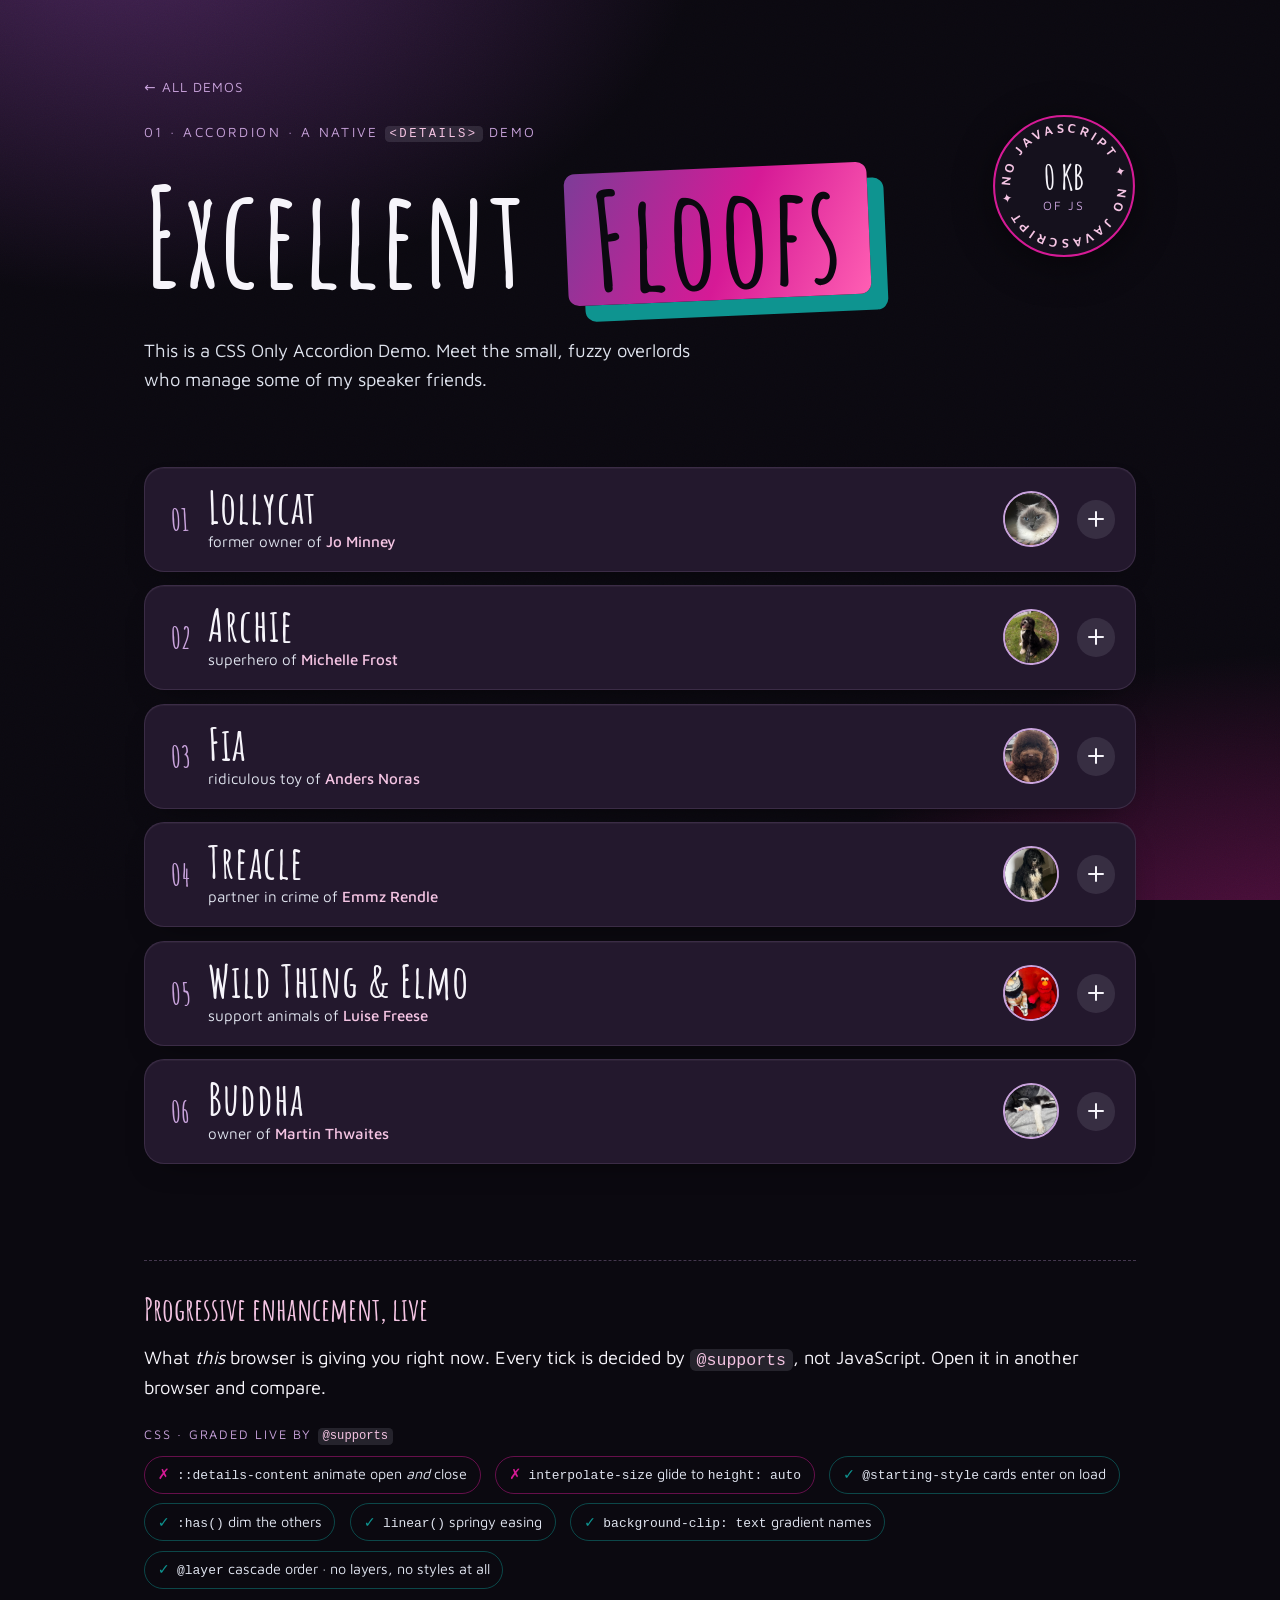
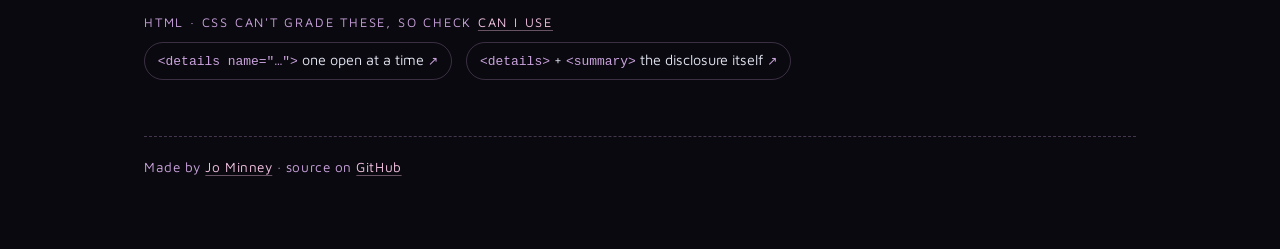
==== demos/accordion.html @ a06b97d1 "restructure to put all css into one file because separate files is annoying and dumb" ====
<!doctype html>
<html lang="en">
<head>
  <meta charset="utf-8">
  <meta name="viewport" content="width=device-width, initial-scale=1">
  <meta name="color-scheme" content="dark">
  <title>Excellent Floofs</title>

  <link rel="preconnect" href="https://fonts.googleapis.com">
  <link rel="preconnect" href="https://fonts.gstatic.com" crossorigin>
  <link href="https://fonts.googleapis.com/css2?family=Amatic+SC:wght@400;700&family=Maven+Pro:wght@400..700&display=swap" rel="stylesheet">

  <link rel="stylesheet" href="../css/main.css">
</head>
<body>
  <div class="page">

    <nav class="crumbs" aria-label="Breadcrumb"><a href="../index.html">&larr; All demos</a></nav>

    <header class="masthead">
      <p class="eyebrow">01 &middot; Accordion &middot; a native <code>&lt;details&gt;</code> demo</p>

      <h1 class="title">Excellent <span class="title__slab">Floofs</span></h1>

      <p class="lede">This is a CSS Only Accordion Demo. Meet the small, fuzzy overlords who manage some of my speaker friends.</p>

      <svg class="badge" viewBox="0 0 140 140" role="img" aria-label="Zero kilobytes of JavaScript">
        <defs>
          <path id="badge-circle" d="M70,70 m-52,0 a52,52 0 1,1 104,0 a52,52 0 1,1 -104,0" />
        </defs>
        <circle class="badge__disc" cx="70" cy="70" r="68" />
        <g class="badge__ring">
          <text><textPath href="#badge-circle" textLength="322" lengthAdjust="spacing">NO JAVASCRIPT ✦ NO JAVASCRIPT ✦</textPath></text>
        </g>
        <text class="badge__big" x="70" y="74" text-anchor="middle">0 KB</text>
        <text class="badge__small" x="70" y="93" text-anchor="middle">of JS</text>
      </svg>
    </header>

    <main class="floofs stagger">

      <!-- ─────────────── Floof 1 ─────────────── -->
      <details class="card floof" name="floofs">
        <summary>
          <span class="ordinal" aria-hidden="true"></span>
          <span class="floof__names">
            <span class="floof__pet lit-text">Lollycat</span><span class="visually-hidden">,</span>
            <span class="floof__owner">former owner of <strong>Jo Minney</strong></span>
          </span>
          <img class="floof__thumb" src="../assets/images/floofs/lollycat-jo.jpg" alt="" width="4032" height="3024">
          <span class="floof__toggle round-btn plus-x" aria-hidden="true"></span>
        </summary>

        <div class="floof__body">
          <div class="floof__photos">
            <figure class="polaroid">
              <img src="../assets/images/floofs/lollycat-jo.jpg" alt="Lollycat, looking excellent" width="4032" height="3024">
              <figcaption>Lollycat</figcaption>
            </figure>
            <figure class="hooman">
              <img src="../assets/images/hoomans/jominney.png" alt="Jo Minney" width="400" height="400">
              <figcaption>
                the hooman
                <svg class="hooman__arrow" viewBox="0 0 60 34" aria-hidden="true">
                  <path pathLength="1" d="M4 6 C 22 0, 42 6, 52 24" />
                  <path pathLength="1" d="M41 22 L53 26 L55 13" />
                </svg>
              </figcaption>
            </figure>
          </div>

          <div class="floof__blurb">
            <p class="floof__kicker">She was the sweetest kitty who ever was</p>
            <p>OK so her real name was actually LOL - she was adopted, and before she joined our household she had a brother named ROFL who thought he was a dog.</p>
            <p>She ran our household and every morning we had to let her outside so she could inspect the backyard and drink her own body weight in water from flowerpots until she literally made gurgling sounds if you picked her up. RIP sweet baby.</p>
            <div class="rating" style="--rating: 15">
              <span class="rating__label">Floof rating</span>
              <span class="rating__track"><span class="rating__fill"></span></span>
              <span class="rating__value">15/10</span>
            </div>
          </div>
        </div>
      </details>

      <!-- ─────────────── Floof 2 ─────────────── -->
      <details class="card floof" name="floofs">
        <summary>
          <span class="ordinal" aria-hidden="true"></span>
          <span class="floof__names">
            <span class="floof__pet lit-text">Archie</span><span class="visually-hidden">,</span>
            <span class="floof__owner">superhero of <strong>Michelle Frost</strong></span>
          </span>
          <img class="floof__thumb" src="../assets/images/floofs/archie-michelle.png" alt="" width="923" height="1042">
          <span class="floof__toggle round-btn plus-x" aria-hidden="true"></span>
        </summary>

        <div class="floof__body">
          <div class="floof__photos">
            <figure class="polaroid">
              <img src="../assets/images/floofs/archie-michelle.png" alt="Archie, looking excellent" width="923" height="1042">
              <figcaption>Archie</figcaption>
            </figure>
            <figure class="hooman">
              <img src="../assets/images/hoomans/michellefrost.png" alt="Michelle Frost" width="400" height="400">
              <figcaption>
                the hooman
                <svg class="hooman__arrow" viewBox="0 0 60 34" aria-hidden="true">
                  <path pathLength="1" d="M4 6 C 22 0, 42 6, 52 24" />
                  <path pathLength="1" d="M41 22 L53 26 L55 13" />
                </svg>
              </figcaption>
            </figure>
          </div>

          <div class="floof__blurb">
            <p class="floof__kicker">Not all heroes wear capes</p>
            <p>Although, I'm sure you'll agree that Archie would look very dashing in a cape. If you run into Michelle at a conference you might even get to meet him!</p>
            <p>Archie is a trained service dog, and makes sure that Michelle stays safe if she experiences an epileptic seizure.</p>
            <div class="rating" style="--rating: 15">
              <span class="rating__label">Floof rating</span>
              <span class="rating__track"><span class="rating__fill"></span></span>
              <span class="rating__value">15/10</span>
            </div>
          </div>
        </div>
      </details>

      <!-- ─────────────── Floof 3 ─────────────── -->
      <details class="card floof" name="floofs">
        <summary>
          <span class="ordinal" aria-hidden="true"></span>
          <span class="floof__names">
            <span class="floof__pet lit-text">Fia</span><span class="visually-hidden">,</span>
            <span class="floof__owner">ridiculous toy of <strong>Anders Noras</strong></span>
          </span>
          <img class="floof__thumb" src="../assets/images/floofs/fia-anders.jpeg" alt="" width="762" height="838">
          <span class="floof__toggle round-btn plus-x" aria-hidden="true"></span>
        </summary>

        <div class="floof__body">
          <div class="floof__photos">
            <figure class="polaroid">
              <img src="../assets/images/floofs/fia-anders.jpeg" alt="Fia, looking excellent" width="762" height="838">
              <figcaption>Fia</figcaption>
            </figure>
            <figure class="hooman">
              <img src="../assets/images/hoomans/andersnoras.png" alt="Anders Noras" width="400" height="400">
              <figcaption>
                the hooman
                <svg class="hooman__arrow" viewBox="0 0 60 34" aria-hidden="true">
                  <path pathLength="1" d="M4 6 C 22 0, 42 6, 52 24" />
                  <path pathLength="1" d="M41 22 L53 26 L55 13" />
                </svg>
              </figcaption>
            </figure>
          </div>

          <div class="floof__blurb">
            <p class="floof__kicker">Surely this level of adorable can't be real</p>
            <p>Friends assure me that this is not in fact a stuffed toy. I'm still on the fence, but she clearly meets the criteria for being an excellent floof.</p>
            <p>One might argue that she has enough hair for both of them...</p>
            <div class="rating" style="--rating: 13">
              <span class="rating__label">Floof rating</span>
              <span class="rating__track"><span class="rating__fill"></span></span>
              <span class="rating__value">13/10</span>
            </div>
          </div>
        </div>
      </details>

      <!-- ─────────────── Floof 4 ─────────────── -->
      <details class="card floof" name="floofs">
        <summary>
          <span class="ordinal" aria-hidden="true"></span>
          <span class="floof__names">
            <span class="floof__pet lit-text">Treacle</span><span class="visually-hidden">,</span>
            <span class="floof__owner">partner in crime of <strong>Emmz Rendle</strong></span>
          </span>
          <img class="floof__thumb" src="../assets/images/floofs/treacle-emmz.png" alt="" width="1131" height="1218">
          <span class="floof__toggle round-btn plus-x" aria-hidden="true"></span>
        </summary>

        <div class="floof__body">
          <div class="floof__photos">
            <figure class="polaroid">
              <img src="../assets/images/floofs/treacle-emmz.png" alt="Treacle, looking excellent" width="1131" height="1218">
              <figcaption>Treacle</figcaption>
            </figure>
            <figure class="hooman">
              <img src="../assets/images/hoomans/emmzrendle.png" alt="Emmz Rendle" width="400" height="400">
              <figcaption>
                the hooman
                <svg class="hooman__arrow" viewBox="0 0 60 34" aria-hidden="true">
                  <path pathLength="1" d="M4 6 C 22 0, 42 6, 52 24" />
                  <path pathLength="1" d="M41 22 L53 26 L55 13" />
                </svg>
              </figcaption>
            </figure>
          </div>

          <div class="floof__blurb">
            <p class="floof__kicker">This dog has seen some things</p>
            <p>Have you ever woken up not knowing where you are and you can't remember the last 24 hours and you have a stamp on your wrist that says 'not today Satan' and you inexplicably smell like popcorn and bad choices?</p>
            <p>Treacle has.</p>
            <div class="rating" style="--rating: 11">
              <span class="rating__label">Floof rating</span>
              <span class="rating__track"><span class="rating__fill"></span></span>
              <span class="rating__value">11/10</span>
            </div>
          </div>
        </div>
      </details>

      <!-- ─────────────── Floof 5 ─────────────── -->
      <details class="card floof" name="floofs">
        <summary>
          <span class="ordinal" aria-hidden="true"></span>
          <span class="floof__names">
            <span class="floof__pet lit-text">Wild Thing &amp; Elmo</span><span class="visually-hidden">,</span>
            <span class="floof__owner">support animals of <strong>Luise Freese</strong></span>
          </span>
          <img class="floof__thumb" src="../assets/images/floofs/wild-thing-elmo-luise.jpeg" alt="" width="2048" height="1152">
          <span class="floof__toggle round-btn plus-x" aria-hidden="true"></span>
        </summary>

        <div class="floof__body">
          <div class="floof__photos">
            <figure class="polaroid">
              <img src="../assets/images/floofs/wild-thing-elmo-luise.jpeg" alt="Wild Thing and Elmo, looking excellent" width="2048" height="1152">
              <figcaption>Wild Thing &amp; Elmo</figcaption>
            </figure>
            <figure class="hooman">
              <img src="../assets/images/hoomans/luisefreese.png" alt="Luise Freese" width="400" height="400">
              <figcaption>
                the hooman
                <svg class="hooman__arrow" viewBox="0 0 60 34" aria-hidden="true">
                  <path pathLength="1" d="M4 6 C 22 0, 42 6, 52 24" />
                  <path pathLength="1" d="M41 22 L53 26 L55 13" />
                </svg>
              </figcaption>
            </figure>
          </div>

          <div class="floof__blurb">
            <p class="floof__kicker">I don't think those count as pets</p>
            <p>I included them anyway for the LOLs but this is what Luise sent through when I asked in the group chat for pet photos. Although admittedly these two do seem much less likely to set your house on fire or get arrested for selling drugs than Treacle.</p>
            <div class="rating" style="--rating: 6">
              <span class="rating__label">Floof rating</span>
              <span class="rating__track"><span class="rating__fill"></span></span>
              <span class="rating__value">6/10</span>
            </div>
          </div>
        </div>
      </details>

      <!-- ─────────────── Floof 6 ─────────────── -->
      <details class="card floof" name="floofs">
        <summary>
          <span class="ordinal" aria-hidden="true"></span>
          <span class="floof__names">
            <span class="floof__pet lit-text">Buddha</span><span class="visually-hidden">,</span>
            <span class="floof__owner">owner of <strong>Martin Thwaites</strong></span>
          </span>
          <img class="floof__thumb" src="../assets/images/floofs/buddha-martin.png" alt="" width="1330" height="1033">
          <span class="floof__toggle round-btn plus-x" aria-hidden="true"></span>
        </summary>

        <div class="floof__body">
          <div class="floof__photos">
            <figure class="polaroid">
              <img src="../assets/images/floofs/buddha-martin.png" alt="Buddha, looking excellent" width="1330" height="1033">
              <figcaption>Buddha</figcaption>
            </figure>
            <figure class="hooman">
              <img src="../assets/images/hoomans/martinthwaites.png" alt="Martin Thwaites" width="600" height="600">
              <figcaption>
                the hooman
                <svg class="hooman__arrow" viewBox="0 0 60 34" aria-hidden="true">
                  <path pathLength="1" d="M4 6 C 22 0, 42 6, 52 24" />
                  <path pathLength="1" d="M41 22 L53 26 L55 13" />
                </svg>
              </figcaption>
            </figure>
          </div>

          <div class="floof__blurb">
            <p class="floof__kicker">Lavish me with attention, human</p>
            <p>Do you ever look at a cat and just think - I wish that was me? She looks so relaxed. I bet she's never woken up having inexplicably sprained an ankle in her sleep...</p>
            <div class="rating" style="--rating: 12">
              <span class="rating__label">Floof rating</span>
              <span class="rating__track"><span class="rating__fill"></span></span>
              <span class="rating__value">12/10</span>
            </div>
          </div>
        </div>
      </details>

    </main>

    <footer class="tech">
      <p class="tech__title">Progressive enhancement, live</p>
      <p class="tech__sub">What <em>this</em> browser is giving you right now. Every tick is decided by <code>@supports</code>, not JavaScript. Open it in another browser and compare.</p>
      <p class="tech__heading">CSS &middot; graded live by <code>@supports</code></p>
      <ul class="tech__list">
        <li data-feature="details-content"><code>::details-content</code> animate open <em>and</em> close</li>
        <li data-feature="interpolate-size"><code>interpolate-size</code> glide to <code>height: auto</code></li>
        <li data-feature="starting-style"><code>@starting-style</code> cards enter on load</li>
        <li data-feature="has"><code>:has()</code> dim the others</li>
        <li data-feature="linear"><code>linear()</code> springy easing</li>
        <li data-feature="clip-text"><code>background-clip: text</code> gradient names</li>
        <li data-feature="layers"><code>@layer</code> cascade order &middot; no layers, no styles at all</li>
      </ul>

      <p class="tech__heading">HTML &middot; CSS can't grade these, so check <a href="https://caniuse.com/">Can I use</a></p>
      <ul class="tech__list tech__list--links">
        <li><a href="https://caniuse.com/mdn-html_elements_details_name"><code>&lt;details name="…"&gt;</code> one open at a time</a></li>
        <li><a href="https://caniuse.com/details"><code>&lt;details&gt;</code> + <code>&lt;summary&gt;</code> the disclosure itself</a></li>
      </ul>
    </footer>

    <footer class="colophon">
      <p>
        Made by <a href="https://jominney.com">Jo Minney</a>
        &middot; source on <a href="https://github.com/jomarieminney/css-demos">GitHub</a>
      </p>
    </footer>

  </div>
</body>
</html>
---- css/main.css ----
/* ==========================================================================
   css-demos — the whole stylesheet
   "Things you really don't need JavaScript for" · jominney.com

   HOW THIS FILE IS ORGANISED
   One file, seven cascade layers, declared on the first line so the order
   is fixed before anything else is read. A later layer always beats an
   earlier one, whatever the specificity — that is how `prefs` at the end
   can override any component with a bare `*` and no !important.

     reset       undo the handful of browser defaults we always undo
     theme       brand tokens: colours, fonts, easing, surfaces
     base        the page canvas and plain elements
     components  shared building blocks: masthead, cards, buttons, the
                 floof profile, the feature chips
     demo        one heading per demo (01 Accordion … 05 Carousel);
                 nothing in here is used outside its own page
     utilities   single-purpose helpers that always win over components
     prefs       user preferences (reduced motion): the last word

   Every "TRICK:" comment marks a modern CSS feature worth pointing at.
   ========================================================================== */
@layer reset, theme, base, components, demo, utilities, prefs;


/* ==========================================================================
   RESET
   ========================================================================== */
@layer reset {
  *, *::before, *::after { box-sizing: border-box; }

  body { margin: 0; }

  img, svg {
    display: block;
    max-width: 100%;
  }
  /* width="" / height="" attributes become presentational hints. Keep them
     (they stop layout shift) but let CSS decide the rendered box. */
  img { height: auto; }

  figure { margin: 0; }
}


/* ==========================================================================
   THEME — brand tokens (lifted from the PowerPoint theme)
   ========================================================================== */
@layer theme {
  :root {
    --ink:      #0b0910;   /* Dark 1 */
    --ink-2:    #15111d;   /* Dark 2 */
    --paper:    #f6f4fa;   /* Light 1 */
    --paper-2:  #dfe3ee;   /* Light 2 */
    --magenta:  #d61a96;   /* Accent 1 */
    --purple:   #7d3c98;   /* Accent 2 */
    --teal:     #0e9490;   /* Accent 3 */
    --lilac:    #c9a3dc;   /* Accent 4 */
    --pink:     #f4c4e3;   /* Accent 5 */
    --lavender: #e4e7f7;   /* Accent 6 */

    --grad-brand: linear-gradient(115deg, var(--purple) 0%, var(--magenta) 55%, #ff5fb3 100%);

    /* Card surfaces */
    --surface:           color-mix(in oklab, var(--ink-2) 85%, var(--purple) 15%);
    --surface-border:    color-mix(in oklab, var(--lilac) 14%, transparent);
    --surface-highlight: 0 1px 0 rgb(255 255 255 / .04) inset;   /* top-edge glint */
    --surface-drop:      0 .75rem 2rem -1.25rem rgb(0 0 0 / .8);
    --surface-shadow:    var(--surface-highlight), var(--surface-drop);
    --radius-card:       1.25rem;
    --accent-border:     color-mix(in oklab, var(--magenta) 45%, transparent);

    --font-display: "Amatic SC", "Impact", sans-serif;
    --font-body: "Maven Pro", system-ui, sans-serif;

    /* A springy overshoot curve — pure CSS, no animation library */
    --ease-spring: linear(
      0, 0.006, 0.025 2.8%, 0.101 6.1%, 0.539 18.9%, 0.721 25.3%,
      0.849 31.5%, 0.937 38.1%, 0.968 41.8%, 0.991 45.7%, 1.006 50.1%,
      1.015 55%, 1.017 63.9%, 1.001
    );
    --ease-out: cubic-bezier(.2, .8, .2, 1);
    --dur: .65s;
  }
}


/* ==========================================================================
   BASE — the page canvas and plain elements
   ========================================================================== */
@layer base {
  :root {
    color-scheme: dark;
    /* TRICK: lets height/width transition to `auto` (Chromium, Safari 26+) */
    interpolate-size: allow-keywords;
  }

  html { scroll-behavior: smooth; }

  /* TRICK: cross-document view transitions. One line, and same-origin
     navigations between these pages cross-fade; elements that share a
     view-transition-name (the badge, the title slab) morph into place. */
  @view-transition { navigation: auto; }

  body {
    min-height: 100dvh;
    padding-block: clamp(2rem, 6vw, 5rem);
    padding-inline: clamp(1rem, 4vw, 3rem);
    font-family: var(--font-body);
    font-weight: 300;
    font-size: clamp(1rem, .95rem + .3vw, 1.15rem);
    line-height: 1.55;
    color: var(--paper);
    background-color: var(--ink);
    /* Two slow-drifting colour blobs, like the gradient slide */
    background-image:
      radial-gradient(60rem 40rem at 10% -10%, color-mix(in oklab, var(--purple) 55%, transparent), transparent 60%),
      radial-gradient(50rem 35rem at 100% 110%, color-mix(in oklab, var(--magenta) 40%, transparent), transparent 60%);
    background-attachment: fixed;
    animation: drift 24s ease-in-out infinite alternate;
    overflow-x: clip;

    /* Film grain so the gradient doesn't look like a flat render */
    &::before {
      content: "";
      position: fixed;
      inset: 0;
      z-index: 0;
      pointer-events: none;
      opacity: .14;
      mix-blend-mode: soft-light;
      background-image: url("data:image/svg+xml,%3Csvg xmlns='http://www.w3.org/2000/svg' width='220' height='220'%3E%3Cfilter id='n'%3E%3CfeTurbulence type='fractalNoise' baseFrequency='.9' numOctaves='3' stitchTiles='stitch'/%3E%3C/filter%3E%3Crect width='100%25' height='100%25' filter='url(%23n)'/%3E%3C/svg%3E");
    }
  }
  @keyframes drift {
    to { background-position: 6% 8%, -6% -8%; }
  }

  .page {
    position: relative;
    z-index: 1;
    max-width: 62rem;
    margin-inline: auto;
  }

  a {
    color: var(--pink);
    text-decoration-color: color-mix(in oklab, var(--pink) 40%, transparent);
    text-underline-offset: .2em;
    &:hover { text-decoration-color: currentColor; }
  }

  /* Disclosure widgets: we always draw our own affordance */
  summary {
    cursor: pointer;
    list-style: none;                 /* kill the default triangle… */
    user-select: none;
    &::-webkit-details-marker { display: none; }  /* …and in old Safari */
    &::marker { content: ""; }
  }

  code {
    font-family: ui-monospace, "Cascadia Code", Consolas, monospace;
    font-size: .9em;
    padding: .1em .4em;
    border-radius: .35em;
    background: color-mix(in oklab, var(--lavender) 12%, transparent);
    color: var(--pink);
  }

  :focus-visible {
    outline: 2px solid var(--teal);
    outline-offset: 3px;
  }
}


/* ==========================================================================
   COMPONENTS — shared building blocks
   ========================================================================== */
@layer components {

  /* ----- Breadcrumb back to the index ----- */
  .crumbs {
    margin-block-end: 1.5rem;
    font-size: .85rem;
    letter-spacing: .08em;
    text-transform: uppercase;
    a { text-decoration: none; color: var(--lilac); }
    a:hover { color: var(--pink); }
  }

  /* ----- Masthead ----- */
  .masthead {
    position: relative;
    display: grid;
    gap: .5rem;
    margin-block-end: clamp(2.5rem, 6vw, 4.5rem);
    padding-inline-end: clamp(0rem, 12vw, 9rem);
  }

  .eyebrow {
    margin: 0 0 1rem;
    font-size: .85rem;
    letter-spacing: .18em;
    text-transform: uppercase;
    color: var(--lilac);
  }

  .title {
    margin: 0;
    font-family: var(--font-display);
    font-weight: 700;
    font-size: clamp(4rem, 12vw, 8.5rem);
    line-height: .9;
    letter-spacing: .02em;
    text-wrap: balance;
  }

  /* The "Widely Available" slide treatment: a tilted gradient slab */
  .title__slab {
    view-transition-name: slab;       /* morphs between pages, see @view-transition in base */
    display: inline-block;
    padding: .05em .18em .02em;
    margin-inline-start: .08em;
    background: var(--grad-brand);
    color: var(--ink);
    rotate: -2.5deg;
    border-radius: .08em;
    box-shadow: .12em .12em 0 var(--teal);
  }

  .lede {
    margin: 1.75rem 0 0;
    max-width: 48ch;
    line-height: 1.6;
    color: var(--paper-2);
    & + & { margin-block-start: .75rem; }   /* a second lede is just the next paragraph */
  }

  /* "0 KB of JS" badge — drops in once on load, spins its ring on hover */
  .badge {
    position: absolute;
    inset-inline-end: 0;
    inset-block-start: -.5rem;
    width: clamp(6rem, 12vw, 9rem);
    filter: drop-shadow(0 .5rem 1.25rem rgb(0 0 0 / .45));
    view-transition-name: badge;
    animation: badge-in 1s var(--ease-spring) .35s backwards;
    transition: rotate var(--dur) var(--ease-spring), scale var(--dur) var(--ease-spring);

    &:hover { rotate: -8deg; scale: 1.06; }
    &.badge--still { animation: none; }   /* index page: no entrance, hover only */

    .badge__disc { fill: var(--ink-2); stroke: var(--magenta); stroke-width: 2; }
    .badge__ring {
      transform-origin: 70px 70px;
      transition: transform 1.4s var(--ease-spring);
      fill: var(--pink);
      font: 600 12.5px var(--font-body);
      letter-spacing: .12em;
    }
    /* Half a turn lands the repeated text exactly where it started */
    &:hover .badge__ring { transform: rotate(.5turn); }
    .badge__big   { fill: var(--paper); font: 700 34px var(--font-display); }
    .badge__small { fill: var(--lilac); font: 400 12px var(--font-body); text-transform: uppercase; letter-spacing: .15em; }
  }
  @keyframes badge-in {
    from { opacity: 0; transform: scale(0) rotate(-120deg); }
    to   { opacity: 1; transform: scale(1) rotate(0deg); }
  }

  @media (width < 40rem) {
    .masthead { padding-inline-end: 0; }
    .badge { position: static; justify-self: end; margin-block-start: .5rem; }
  }

  /* ----- Card surface, shared by the demo index, the accordion, tab
           panels, the dialog and the popovers ----- */
  .card {
    position: relative;
    container-type: inline-size;      /* TRICK: lets the floof profile query the card's width */
    border-radius: var(--radius-card);
    background: var(--surface);
    border: 1px solid var(--surface-border);
    box-shadow: var(--surface-shadow);
    opacity: 1;
    translate: 0 0;
    transition:
      opacity .5s var(--ease-out),
      translate .6s var(--ease-out) var(--enter-delay, 0ms);

    /* TRICK: @starting-style — the "before" state for an element's first
       render, so a plain transition doubles as an entrance. */
    @starting-style {
      opacity: 0;
      translate: 0 1.5rem;
    }

    /* Gradient bar that sweeps in just outside the left edge */
    &::before {
      content: "";
      position: absolute;
      inset-block: .9rem;
      inset-inline-end: calc(100% + .75rem);   /* floats .75rem left of the card */
      width: .3rem;
      border-radius: 1rem;
      background: var(--grad-brand);
      scale: 1 0;
      transform-origin: top;
      transition: scale .5s var(--ease-spring);
    }
    &:hover::before { scale: 1 1; }
  }

  /* Stagger: children of a .stagger list slide in a beat after the one
     before. --enter-delay inherits, so it reaches a card nested in an <li>. */
  .stagger > :nth-child(2) { --enter-delay: 70ms; }
  .stagger > :nth-child(3) { --enter-delay: 140ms; }
  .stagger > :nth-child(4) { --enter-delay: 210ms; }
  .stagger > :nth-child(5) { --enter-delay: 280ms; }
  .stagger > :nth-child(6) { --enter-delay: 350ms; }
  .stagger > :nth-child(7) { --enter-delay: 420ms; }
  .stagger > :nth-child(8) { --enter-delay: 490ms; }

  /* ----- Launcher: a card that is a link or a button to somewhere.
           Thumb (or ordinal) · names · arrow. ----- */
  .launch {
    display: grid;
    grid-template-columns: auto 1fr auto;
    align-items: center;
    gap: 1.1rem;
    padding: 1.1rem 1.25rem 1.1rem 1.6rem;
    color: inherit;
    text-decoration: none;
    appearance: none;                 /* it may be a <button> */
    font: inherit;
    text-align: start;
    cursor: pointer;
    transition:
      opacity .5s var(--ease-out),
      translate .4s var(--ease-spring) var(--enter-delay, 0ms),
      border-color .3s;

    .floof__thumb { rotate: -6deg; }
    .launch__go {
      font-family: var(--font-display);
      font-weight: 700;
      font-size: 2rem;
      color: var(--lilac);
      transition: translate .4s var(--ease-spring), color .3s;
    }
    .launch__sub { font-size: .95rem; color: var(--paper-2); }
    .launch__sub code { font-size: .85em; }

    &:hover {
      border-color: var(--accent-border);
      translate: 0 -2px;
      .lit-text { --lit: 100%; }
      .floof__thumb { rotate: 6deg; scale: 1.08; }
      .launch__go { translate: .35rem 0; color: var(--magenta); }
    }
  }

  /* ----- Round button: the circle behind the toggle, the close, the arrows ----- */
  .round-btn {
    display: grid;
    place-items: center;
    width: 2.4rem;
    aspect-ratio: 1;
    padding: 0;
    border: 1px solid transparent;
    border-radius: 50%;
    background: color-mix(in oklab, var(--lavender) 10%, transparent);
    color: var(--paper);
    font: 700 1.5rem var(--font-display);
    cursor: pointer;
    transition: background .3s, border-color .3s, scale .4s var(--ease-spring), rotate var(--dur) var(--ease-spring);
    &:is(button, label):hover { background: var(--magenta); }
  }

  /* Plus → cross. Set --x: 1 to show the cross. */
  .plus-x {
    position: relative;
    rotate: calc(var(--x, 0) * 135deg);
    &::before, &::after {
      content: "";
      position: absolute;
      inset: 0;
      margin: auto;
      background: var(--paper);
      border-radius: 2px;
    }
    &::before { width: 1rem; height: 2px; }
    &::after  { width: 2px; height: 1rem; }
  }

  /* ----- Pop-in: anything in the top layer (dialog, popover) that fades
           and scales in, and — thanks to allow-discrete — back out ----- */
  .pop-in {
    opacity: 0;
    scale: .94;
    translate: 0 .75rem;
    /* TRICK: display and overlay are discrete, but allow-discrete lets them
       wait until the fade is done — that is the whole close animation. */
    transition:
      opacity .35s var(--ease-out),
      scale .55s var(--ease-spring),
      translate .55s var(--ease-spring),
      display .55s allow-discrete,
      overlay .55s allow-discrete;

    &:is([open], :popover-open) {
      opacity: 1;
      scale: 1;
      translate: 0;
      /* TRICK: @starting-style — the FROM state for the open transition,
         because a closed dialog/popover is display:none and has no styles
         to transition from */
      @starting-style {
        opacity: 0;
        scale: .94;
        translate: 0 .75rem;
      }
    }
  }

  /* ----- Ordinal: "01", "02"… from a CSS counter, no JS ----- */
  .ordinal {
    font-family: var(--font-display);
    font-weight: 700;
    font-size: 1.9rem;
    line-height: 1;
    color: var(--lilac);
    min-width: 2ch;
    transition: color .3s;
    &::before { content: counter(item, decimal-leading-zero); }
  }

  /* ----- Lit text: gradient that slides in from the right when --lit is 100% ----- */
  .lit-text {
    font-family: var(--font-display);
    font-weight: 700;
    line-height: .95;
    letter-spacing: .02em;
    background: linear-gradient(90deg, var(--paper) 0 50%, var(--magenta) 50%, #ff7cc0 100%);
    background-size: 210% 100%;
    background-position: var(--lit, 0%) 0;
    -webkit-background-clip: text;
    background-clip: text;
    color: transparent;
    transition: background-position .55s var(--ease-out);
  }

  /* ==========================================================================
     Floof profile — polaroid, hooman, blurb, rating.
     Used by the accordion, tabs, modal and popover demos.

     Reveal state is keyed on the nearest open <details>, <dialog> or popover
     (the :is() list is forgiving, so an unknown :popover-open is skipped,
     not fatal). It works two ways:
     · the closed-state rules give the accordion something to animate FROM
       (its content stays in the tree while closed) and back TO on close;
     · @starting-style gives the tabs, dialog and popover the same FROM
       state, because their content goes display:none → shown and has no
       previous style to transition from.
     ========================================================================== */

  /* Pieces that also appear in summaries, tabs and launchers */
  .floof__pet { font-size: clamp(2rem, 4.5vw, 2.8rem); }
  .floof__names { display: grid; gap: .1rem; min-width: 0; }
  .floof__owner {
    font-size: .95rem;
    color: var(--paper-2);
    strong { font-weight: 500; color: var(--pink); }
  }
  .floof__thumb {
    width: 3.5rem;
    aspect-ratio: 1;
    border-radius: 50%;
    object-fit: cover;
    border: 2px solid var(--lilac);
    transition: scale var(--dur) var(--ease-spring), opacity .3s, rotate var(--dur) var(--ease-spring), border-color .3s;
  }

  /* The expanded body: photos beside blurb, stacking when its CARD is narrow */
  .floof__body {
    display: grid;
    grid-template-columns: minmax(14rem, 1fr) 1.4fr;
    gap: clamp(1.5rem, 4vw, 3rem);
    align-items: start;
    padding: .5rem 1.6rem 2rem 1.6rem;
    /* TRICK: container query — the same markup sits in a wide accordion
       card, a tab panel, a dialog and a 24rem popover. Ask the card, not
       the viewport. */
    @container (width < 44rem) {
      grid-template-columns: 1fr;
    }
  }

  .floof__photos {
    position: relative;
    padding: 1rem 1rem 3.5rem 0;
  }

  /* Polaroid that drops in and settles at a jaunty tilt */
  .polaroid {
    padding: .7rem .7rem 2.4rem;
    background: var(--paper);
    color: var(--ink);
    border-radius: .35rem;
    box-shadow: 0 1.25rem 2.5rem -1rem rgb(0 0 0 / .7);
    rotate: 8deg;
    translate: 0 1.5rem;
    opacity: 0;
    transition:
      rotate .8s var(--ease-spring),
      translate .8s var(--ease-spring),
      opacity .4s var(--ease-out);

    img {
      width: 100%;
      aspect-ratio: 1;
      object-fit: cover;
      border-radius: .15rem;
      filter: saturate(1.1) contrast(1.05);
    }
    figcaption {
      position: absolute;
      inset-inline: .7rem;
      bottom: .55rem;
      font-family: var(--font-display);
      font-weight: 700;
      font-size: 1.75rem;
      line-height: 1;
      text-align: center;
      color: var(--purple);
    }

    :is(details[open], dialog[open], :popover-open) & {
      rotate: -3deg;
      translate: 0;
      opacity: 1;
      transition-delay: .1s;
      &:hover { rotate: 0deg; scale: 1.02; transition-delay: 0s; }
    }
  }

  /* The hooman: small circle overlapping the polaroid's corner */
  .hooman {
    position: absolute;
    inset-inline-end: -.25rem;
    inset-block-end: 3.5rem;    /* overlaps the photo's corner, clear of the caption */
    width: 6rem;
    scale: 0;
    rotate: 25deg;
    transition: scale .7s var(--ease-spring), rotate .7s var(--ease-spring);

    img {
      width: 100%;
      aspect-ratio: 1;
      object-fit: cover;
      border-radius: 50%;
      border: 3px solid var(--teal);
      box-shadow: 0 .75rem 1.5rem -.5rem rgb(0 0 0 / .8);
    }
    figcaption {
      position: absolute;
      inset-inline-start: calc(100% + 2.25rem);   /* to the lower right of the circle */
      inset-block-start: 88%;
      width: 6rem;
      font-family: var(--font-display);
      font-weight: 700;
      font-size: 1.4rem;
      line-height: 1;
      color: var(--pink);
      text-align: left;
      white-space: nowrap;
      rotate: 4deg;
    }

    :is(details[open], dialog[open], :popover-open) & { scale: 1; rotate: 0deg; transition-delay: .35s; }
  }

  /* Hand-drawn arrow that draws itself — pathLength="1" makes the maths trivial.
     Flipped so it points back up at the circle from the label. */
  .hooman__arrow {
    position: absolute;
    inset-inline-end: calc(100% - .1rem);
    bottom: 45%;
    width: 3rem;
    rotate: 190deg;
    fill: none;
    stroke: var(--pink);
    stroke-width: 3;
    stroke-linecap: round;
    stroke-linejoin: round;

    path {
      stroke-dasharray: 1;
      stroke-dashoffset: 1;
      transition: stroke-dashoffset .5s var(--ease-out);
    }
    :is(details[open], dialog[open], :popover-open) & path:first-child { stroke-dashoffset: 0; transition-delay: .6s; }
    :is(details[open], dialog[open], :popover-open) & path:last-child  { stroke-dashoffset: 0; transition-delay: .95s; }
  }

  /* One column: no room beside the circle, so the label drops beneath it
     (the photos area keeps 3.5rem of padding there) and the arrow points up */
  @container (width < 44rem) {
    .hooman figcaption {
      inset-inline-start: auto;
      inset-inline-end: .25rem;
      inset-block-start: calc(100% + .6rem);
      text-align: right;
      rotate: -3deg;
    }
    .hooman__arrow {
      inset-inline-end: auto;
      inset-inline-start: -.75rem;
      bottom: 60%;
      rotate: -80deg;
    }
  }

  /* Blurb — lines fade up in a stagger */
  .floof__blurb {
    padding-block-start: .5rem;

    > * {
      translate: 0 .75rem;
      opacity: 0;
      transition: translate .6s var(--ease-out), opacity .5s var(--ease-out);
    }
    p { margin: 0 0 1rem; color: var(--paper-2); }
    .floof__owner { margin-block-end: .35rem; }

    :is(details[open], dialog[open], :popover-open) & > * { translate: 0; opacity: 1; }
    :is(details[open], dialog[open], :popover-open) & > :nth-child(1) { transition-delay: .15s; }
    :is(details[open], dialog[open], :popover-open) & > :nth-child(2) { transition-delay: .25s; }
    :is(details[open], dialog[open], :popover-open) & > :nth-child(3) { transition-delay: .35s; }
    :is(details[open], dialog[open], :popover-open) & > :nth-child(4) { transition-delay: .45s; }
    :is(details[open], dialog[open], :popover-open) & > :nth-child(5) { transition-delay: .55s; }
  }

  .floof__kicker {
    margin: 0 0 .5rem;
    font-family: var(--font-display);
    font-weight: 700;
    font-size: 2rem;
    line-height: 1;
    color: var(--lilac);
  }

  /* Floof rating bar — no JS, the maths does the branching:
     · over ten  → bar is full; brand gradient covers the first ten points,
                   the excess spills into teal, a notch marks 10/10
     · ten or under → ordinary part-filled bar, empty track showing, no notch */
  .rating {
    display: grid;
    grid-template-columns: auto 1fr auto;
    align-items: center;
    gap: .75rem;
    margin-block-start: 1.25rem;
    font-size: .85rem;
    letter-spacing: .08em;
    text-transform: uppercase;
    color: var(--lilac);
  }
  .rating__track {
    height: .55rem;
    border-radius: 1rem;
    background: color-mix(in oklab, var(--lavender) 12%, transparent);
    overflow: hidden;
  }
  .rating__fill {
    /* TRICK: min()/clamp() as an if-statement */
    --ten:   min(100%, calc(10 / var(--rating) * 100%));         /* where 10/10 lands */
    --notch: clamp(0px, calc((var(--rating) - 10) * 100px), 2px); /* 0 unless over ten */
    position: relative;
    display: block;
    height: 100%;
    width: min(100%, calc(var(--rating) / 10 * 100%));
    border-radius: inherit;
    background:
      var(--grad-brand) 0 0 / var(--ten) 100% no-repeat,
      linear-gradient(90deg, var(--teal), #3fd4c9);
    scale: 0 1;
    transform-origin: left;
    transition: scale .9s var(--ease-spring);

    &::after {
      content: "";
      position: absolute;
      inset-block: 0;
      inset-inline-start: var(--ten);
      width: var(--notch);
      translate: -50% 0;
      background: var(--ink);
    }
    :is(details[open], dialog[open], :popover-open) & { scale: 1 1; transition-delay: .6s; }
  }
  .rating__value {
    font-family: var(--font-display);
    font-weight: 700;
    font-size: 1.5rem;
    letter-spacing: 0;
    color: var(--pink);
  }

  /* TRICK: @starting-style — the FROM state for profile content rendered
     for the first time (tab panels, dialogs, popovers). Same values as the
     closed-state rules above, so every demo plays the same reveal. */
  @starting-style {
    :is(details[open], dialog[open], :popover-open) .polaroid { rotate: 8deg; translate: 0 1.5rem; opacity: 0; }
    :is(details[open], dialog[open], :popover-open) .hooman { scale: 0; rotate: 25deg; }
    :is(details[open], dialog[open], :popover-open) .hooman__arrow path { stroke-dashoffset: 1; }
    :is(details[open], dialog[open], :popover-open) .floof__blurb > * { translate: 0 .75rem; opacity: 0; }
    :is(details[open], dialog[open], :popover-open) .rating__fill { scale: 0 1; }
  }

  /* ==========================================================================
     Tech cheat-sheet footer + feature chips
     ========================================================================== */
  .tech {
    margin-block-start: clamp(3rem, 8vw, 6rem);
    padding-block-start: 2rem;
    border-top: 1px dashed color-mix(in oklab, var(--lilac) 30%, transparent);
  }
  .tech__title {
    margin: 0 0 1rem;
    font-family: var(--font-display);
    font-weight: 700;
    font-size: 2rem;
    line-height: 1;
    color: var(--pink);
  }
  .tech__note {
    margin: 1.5rem 0 0;
    max-width: 60ch;
    font-size: .9rem;
    color: var(--paper-2);
  }
  .tech__heading {
    margin: 1.5rem 0 .6rem;
    font-size: .8rem;
    letter-spacing: .14em;
    text-transform: uppercase;
    color: var(--lilac);
    code { font-size: .95em; text-transform: none; letter-spacing: 0; }
  }
  .tech__list {
    list-style: none;
    margin: 0;
    padding: 0;
    display: flex;
    flex-wrap: wrap;
    gap: .6rem .9rem;
    font-size: .9rem;
    color: var(--paper-2);

    li {
      padding: .4rem .8rem;
      border-radius: 2rem;
      border: 1px solid color-mix(in oklab, var(--lilac) 25%, transparent);
      transition: border-color .3s, translate .4s var(--ease-spring);
      &:hover { border-color: var(--tick-hue, var(--magenta)); translate: 0 -2px; }
    }
    code { background: none; padding: 0; color: var(--lilac); }

    /* Feature chips: a cross until an @supports block below flips them to a
       tick. No JS — the browser is grading itself. :where() zeroes the
       specificity so the plain [data-feature="…"] rules can override. */
    :where(li[data-feature]) {
      --tick: "\2717";            /* ✗ */
      --tick-hue: var(--magenta);
    }
    li[data-feature] {
      border-color: color-mix(in oklab, var(--tick-hue) 45%, transparent);
      &::before {
        content: var(--tick);
        margin-inline-end: .5em;
        font-weight: 700;
        color: var(--tick-hue);
      }
      code { color: var(--paper-2); }
    }

    /* Chips that are links: the whole pill is the target, with an "out" arrow */
    &.tech__list--links {
      li { padding: 0; }
      li:hover { border-color: var(--teal); }
      a {
        display: block;
        padding: .4rem .8rem;
        border-radius: inherit;
        color: inherit;
        text-decoration: none;
        &::after { content: " \2197"; color: var(--lilac); font-size: .85em; }
        &:hover::after { color: var(--teal); }
      }
    }
  }

  /* One @supports per graded feature. The chip text lives in the HTML;
     these only decide tick or cross. */
  @supports selector(::details-content)        { [data-feature="details-content"]  { --tick: "\2713"; --tick-hue: var(--teal); } }
  @supports (interpolate-size: allow-keywords) { [data-feature="interpolate-size"] { --tick: "\2713"; --tick-hue: var(--teal); } }
  /* at-rule() is brand new (Chrome 148, Firefox 157). Until it lands
     everywhere, fall back to transition-behavior, which shipped in the same
     releases as @starting-style. */
  @supports at-rule(@starting-style) or (transition-behavior: allow-discrete) {
    [data-feature="starting-style"] { --tick: "\2713"; --tick-hue: var(--teal); }
  }
  @supports (grid-template-columns: subgrid)   { [data-feature="subgrid"]        { --tick: "\2713"; --tick-hue: var(--teal); } }
  @supports selector(:has(a))                  { [data-feature="has"]            { --tick: "\2713"; --tick-hue: var(--teal); } }
  @supports (transition-timing-function: linear(0, 1)) { [data-feature="linear"] { --tick: "\2713"; --tick-hue: var(--teal); } }
  @supports (background-clip: text) or (-webkit-background-clip: text) { [data-feature="clip-text"] { --tick: "\2713"; --tick-hue: var(--teal); } }
  @supports (transition-behavior: allow-discrete) { [data-feature="allow-discrete"] { --tick: "\2713"; --tick-hue: var(--teal); } }
  @supports (overlay: auto)                    { [data-feature="overlay"]        { --tick: "\2713"; --tick-hue: var(--teal); } }
  @supports (backdrop-filter: blur(1px))       { [data-feature="backdrop-filter"] { --tick: "\2713"; --tick-hue: var(--teal); } }
  @supports (container-type: inline-size)      { [data-feature="container"]      { --tick: "\2713"; --tick-hue: var(--teal); } }
  @supports (anchor-name: --a)                 { [data-feature="anchor"]         { --tick: "\2713"; --tick-hue: var(--teal); } }
  @supports (position-try-fallbacks: flip-block) { [data-feature="position-try"] { --tick: "\2713"; --tick-hue: var(--teal); } }
  @supports selector(:popover-open)            { [data-feature="popover-open"]   { --tick: "\2713"; --tick-hue: var(--teal); } }
  @supports (scale: abs(-1)) and (rotate: calc(sign(1) * 1deg)) { [data-feature="math"] { --tick: "\2713"; --tick-hue: var(--teal); } }
  @supports (scale: round(1.4))                { [data-feature="round"]          { --tick: "\2713"; --tick-hue: var(--teal); } }
  @supports (rotate: y 1deg) and (scale: 1) and (translate: 1px) { [data-feature="transforms"] { --tick: "\2713"; --tick-hue: var(--teal); } }
  /* Only at-rule() can test this one (Chrome 148+). Safari supports the
     feature but not the test, so it shows a cross there for now. */
  @supports at-rule(@view-transition)          { [data-feature="view-transition"] { --tick: "\2713"; --tick-hue: var(--teal); } }
  /* Layers need no @supports: without @layer, the first line of this file
     would be ignored and the cascade would still mostly work — but the page
     would look different enough that the tick is a fair claim. */
  [data-feature="layers"] { --tick: "\2713"; --tick-hue: var(--teal); }

  /* ----- Colophon ----- */
  .colophon {
    margin-block-start: clamp(2rem, 5vw, 3.5rem);
    padding-block-start: 1.25rem;
    border-top: 1px dashed color-mix(in oklab, var(--lilac) 30%, transparent);
    font-size: .85rem;
    letter-spacing: .04em;
    color: var(--lilac);
    p { margin: 0; }
    a { color: var(--pink); }
    a:hover { color: var(--paper); }
  }
}


/* ==========================================================================
   DEMO — page-specific rules. Each demo under its own heading; nothing in
   one heading is used by another page.
   ========================================================================== */
@layer demo {

  /* ==========================================================================
     00 · Index (index.html)
     ========================================================================== */
  .demos {
    list-style: none;
    margin: 0;
    padding: 0;
    display: grid;
    gap: .85rem;
    counter-reset: item;
    > li { counter-increment: item; }
  }
  .demos .launch__name { display: block; font-size: clamp(2rem, 4.5vw, 2.8rem); }


  /* ==========================================================================
     01 · Accordion (demos/accordion.html) — <details name>, ::details-content
     ========================================================================== */
  .floofs {
    display: grid;
    gap: .85rem;
    counter-reset: item;    /* TRICK: numbering without JS */
  }

  .floof {
    counter-increment: item;
    transition:
      opacity .45s var(--ease-out),
      translate .6s var(--ease-out) var(--enter-delay, 0ms),
      scale var(--dur) var(--ease-spring),
      border-color .45s var(--ease-out),
      box-shadow .45s var(--ease-out);

    > summary {
      display: grid;
      grid-template-columns: auto 1fr auto auto;
      align-items: center;
      gap: 1.1rem;
      padding: 1.1rem 1.25rem 1.1rem 1.6rem;
      border-radius: inherit;
    }
    .floof__thumb { rotate: -6deg; }

    &:hover {
      .floof__pet { --lit: 100%; }
      .floof__thumb { rotate: 6deg; scale: 1.08; }
      .floof__toggle { background: color-mix(in oklab, var(--magenta) 30%, transparent); }
    }

    &[open] {
      border-color: var(--accent-border);
      box-shadow:
        0 1px 0 rgb(255 255 255 / .06) inset,
        0 2rem 4rem -1.5rem var(--accent-border);
      &::before { scale: 1 1; }
      .ordinal { color: var(--magenta); }
      .floof__pet { --lit: 100%; }
      .floof__thumb { scale: 0; opacity: 0; }   /* big photo takes over */
      .floof__toggle { --x: 1; background: var(--magenta); }
    }

    /* TRICK: ::details-content — the animatable hidden part */
    &::details-content {
      block-size: 0;
      overflow: hidden;
      content-visibility: hidden;
      transition:
        block-size var(--dur) var(--ease-spring),
        content-visibility var(--dur) allow-discrete;
    }
    &[open]::details-content {
      block-size: auto;               /* animates thanks to interpolate-size */
      content-visibility: visible;
    }
  }

  /* TRICK: :has() — when one floof is open, gently dim the rest */
  .floofs:has(.floof[open]) .floof:not([open]) {
    opacity: .55;
    scale: .985;
    &:hover { opacity: 1; scale: 1; }
  }


  /* ==========================================================================
     02 · Tabs (demos/tabs.html) — <details> + grid + subgrid
     Technique after Sladjan Petrovic on CSS-Tricks: every <details> is laid
     over ONE grid. Each is a subgrid spanning every column and both rows, so
     its <summary> sits in row 1 at its own column while its content
     (::details-content) fills row 2. name="" keeps exactly one open.
     Base layout is a stack of disclosures; the strip is layered on top only
     when the browser has ::details-content AND subgrid AND the room.
     ========================================================================== */
  .tabs {
    display: grid;
    gap: .85rem;
  }

  .tab {
    > summary {
      position: relative;
      display: flex;
      align-items: center;
      gap: .75rem;
      padding: .7rem 1rem .7rem .9rem;
      border-radius: 2rem;
      background: var(--surface);
      border: 1px solid var(--surface-border);
      box-shadow: var(--surface-shadow);
      transition: border-color .3s, background .3s, translate .4s var(--ease-spring);
    }
    &:not([open]) > summary:hover { border-color: var(--accent-border); translate: 0 -2px; }
    &[open] > summary {
      border-color: var(--magenta);
      background: color-mix(in oklab, var(--surface) 80%, var(--magenta) 20%);
    }

    .floof__thumb { width: 2.25rem; }
    &[open] .floof__thumb { border-color: var(--magenta); }
    .floof__pet {
      font-size: clamp(1.5rem, 2.2vw, 1.85rem);
      line-height: .9;
      text-wrap: balance;
    }
    > summary:hover .floof__pet,
    &[open] .floof__pet { --lit: 100%; }
  }

  .tab__panel { padding-block-start: 1.25rem; }

  /* ----- Enhancement: the tab strip ----- */
  @supports selector(::details-content) and (grid-template-columns: subgrid) {
    @media (width >= 48rem) {

      .tabs {
        /* TRICK: :has() as a quantity query — count the tabs, size the grid */
        --tabs: 1;
        display: grid;
        grid-template-columns: repeat(var(--tabs), minmax(0, 1fr));
        grid-template-rows: auto auto;
        gap: 0 .5rem;
        padding-block-start: .9rem;    /* room for the floating bar above */
        &:has(> :last-child:nth-child(2)) { --tabs: 2; }
        &:has(> :last-child:nth-child(3)) { --tabs: 3; }
        &:has(> :last-child:nth-child(4)) { --tabs: 4; }
        &:has(> :last-child:nth-child(5)) { --tabs: 5; }
        &:has(> :last-child:nth-child(6)) { --tabs: 6; }
        &:has(> :last-child:nth-child(7)) { --tabs: 7; }
        &:has(> :last-child:nth-child(8)) { --tabs: 8; }
      }

      /* TRICK: subgrid — every <details> covers the whole grid and borrows
         its tracks, so all six summaries share ONE row and line up. */
      .tab {
        display: grid;
        grid-template-columns: subgrid;
        grid-template-rows: subgrid;
        grid-column: 1 / -1;
        grid-row: 1 / span 2;
        &:nth-child(1) { --n: 1; }
        &:nth-child(2) { --n: 2; }
        &:nth-child(3) { --n: 3; }
        &:nth-child(4) { --n: 4; }
        &:nth-child(5) { --n: 5; }
        &:nth-child(6) { --n: 6; }
        &:nth-child(7) { --n: 7; }
        &:nth-child(8) { --n: 8; }

        /* The <details> boxes all overlap, so the parts you can interact
           with are lifted above them: closed panels at 1, the open panel at
           2, the open tab at 3 so it covers the panel's top border. */
        > summary {
          grid-row: 1;
          grid-column: var(--n);
          z-index: 1;
          padding: .8rem 1rem;
          border-radius: 1rem 1rem 0 0;
          border-block-end-width: 0;     /* the panel's top border does that job */
          box-shadow: none;

          /* Active tab indicator: a gradient bar floating above the tab with
             a gap, the same idea as the bar beside each card */
          &::after {
            content: "";
            position: absolute;
            inset-inline: .9rem;
            inset-block-start: -.9rem;
            height: .3rem;
            border-radius: 1rem;
            background: var(--grad-brand);
            scale: 0 1;
            transform-origin: left;
            transition: scale .5s var(--ease-spring);
          }
        }
        /* Active tab joins the panel: same surface, reaching 1px down to
           cover the panel's top border. A <details> in a name group can
           still be closed by clicking its own summary, which would leave
           no tab open — so the open tab ignores the pointer. (Keyboard
           toggling still works; the page says so.) */
        &[open] > summary {
          z-index: 3;
          margin-block-end: -1px;
          background: var(--surface);
          border-color: var(--accent-border);
          pointer-events: none;
          &::after { scale: 1 1; }
        }

        /* Every panel stays rendered, stacked in the same cell, so row 2 is
           always as tall as the tallest panel — nothing below ever jumps.
           Closed panels are hidden with visibility (no hit-testing) and
           cross-fade with the one opening. content-visibility overrides the
           UA's "hidden" for closed details. */
        &::details-content {
          grid-row: 2;
          grid-column: 1 / -1;
          z-index: 1;
          display: block;
          content-visibility: visible;
          visibility: hidden;
          opacity: 0;
          transition: opacity .4s var(--ease-out), visibility .4s;
        }
        &[open]::details-content {
          z-index: 2;
          visibility: visible;
          opacity: 1;
        }
      }

      /* The panel: square top corners so the tabs sit flush on it, no top
         glint (it showed under the tab), and no slide on entrance — sliding
         would tear it away from its tab */
      .tab__panel {
        padding-block-start: 1.5rem;
        border-start-start-radius: 0;
        border-start-end-radius: 0;
        border-color: var(--accent-border);
        box-shadow: var(--surface-drop);
        @starting-style { translate: 0; }
      }
    }
  }


  /* ==========================================================================
     03 · Modal (demos/modal.html) — <dialog> opened by invoker commands
     No JS: <button command="show-modal"> opens, <button command="close">
     closes, closedby="any" light-dismisses, and the browser does focus
     trapping and Escape.
     ========================================================================== */
  .floof-grid {
    display: grid;
    grid-template-columns: repeat(auto-fill, minmax(17rem, 1fr));
    gap: .85rem;
    .launch { padding: 1rem 1.25rem 1rem 1.1rem; gap: 1rem; }
    .floof__pet { font-size: clamp(1.6rem, 3vw, 2.1rem); }
  }

  .floof-dialog {
    position: fixed;                 /* .card says relative; a modal must not */
    inset: 0;
    margin: auto;
    width: min(56rem, calc(100% - 2rem));
    max-height: calc(100dvh - 2rem);
    padding: 0;
    color: var(--paper);
    overflow: auto;

    &::backdrop {
      background: color-mix(in oklab, var(--ink) 72%, transparent);
      backdrop-filter: blur(10px) saturate(1.2);
      opacity: 0;
      transition:
        opacity .35s var(--ease-out),
        display .55s allow-discrete,
        overlay .55s allow-discrete;
    }
    &[open]::backdrop {
      opacity: 1;
      @starting-style { opacity: 0; }
    }

    .floof__pet { --lit: 100%; }
    .plus-x { background: var(--magenta); }
    .plus-x:hover { background: var(--purple); }
    /* the header already carries the owner, so hide the copy in the blurb */
    .floof__blurb .floof__owner { display: none; }
  }
  .floof-dialog__head {
    display: grid;
    grid-template-columns: 1fr auto;
    align-items: start;
    gap: 1rem;
    padding: 1.25rem 1.25rem 0 1.6rem;
  }


  /* ==========================================================================
     04 · Popover (demos/popover.html) — popover + CSS anchor positioning
     No JS: popovertarget opens and closes, anchor-name / position-anchor
     tether, position-area places, position-try-fallbacks flips.
     ========================================================================== */

  /* The faces run diagonally: face n sits in column n, row n */
  .anchors {
    /* TRICK: :has() as a quantity query — count the faces, size the grid */
    --count: 1;
    position: relative;
    display: grid;
    grid-template-columns: repeat(var(--count), 1fr);
    gap: .25rem;
    &:has(> :last-child:nth-child(2)) { --count: 2; }
    &:has(> :last-child:nth-child(3)) { --count: 3; }
    &:has(> :last-child:nth-child(4)) { --count: 4; }
    &:has(> :last-child:nth-child(5)) { --count: 5; }
    &:has(> :last-child:nth-child(6)) { --count: 6; }
    &:has(> :last-child:nth-child(7)) { --count: 7; }
    &:has(> :last-child:nth-child(8)) { --count: 8; }
    > :nth-child(1) { grid-area: 1 / 1; }
    > :nth-child(2) { grid-area: 2 / 2; }
    > :nth-child(3) { grid-area: 3 / 3; }
    > :nth-child(4) { grid-area: 4 / 4; }
    > :nth-child(5) { grid-area: 5 / 5; }
    > :nth-child(6) { grid-area: 6 / 6; }
    > :nth-child(7) { grid-area: 7 / 7; }
    > :nth-child(8) { grid-area: 8 / 8; }
    > * { justify-self: center; }

    /* TRICK: anchor() as a measuring tape. The line's box is pinned to the
       centres of the first and last faces, then a diagonal gradient is drawn
       corner to corner — so it passes through every face on the way. */
    &::after {
      content: "";
      position: absolute;
      z-index: -1;
      inset-block-start:  anchor(--face-first center);
      inset-inline-start: anchor(--face-first center);
      inset-block-end:    anchor(--face-last center);
      inset-inline-end:   anchor(--face-last center);
      --line: color-mix(in oklab, var(--lilac) 40%, transparent);
      /* bands run across the gradient, so "to top right" draws the TL→BR diagonal */
      background: linear-gradient(to top right,
        transparent calc(50% - 1px), var(--line) calc(50% - 1px),
        var(--line) calc(50% + 1px), transparent calc(50% + 1px));
    }
  }

  .anchor-btn {
    appearance: none;
    border: 0;
    padding: .5rem;
    background: none;
    font: inherit;
    color: inherit;
    cursor: pointer;
    display: grid;
    justify-items: center;
    gap: .5rem;

    .floof__thumb {
      width: 5rem;
      border-width: 3px;
      background: var(--ink);        /* the line runs behind, not through */
    }
    .floof__pet { font-size: 1.6rem; }
    &:hover .floof__thumb { scale: 1.08; rotate: 6deg; border-color: var(--magenta); }
    &:hover .floof__pet { --lit: 100%; }

    /* TRICK: anchor-name — each button becomes a named anchor.
       :nth-child(n of S) counts only matching siblings, so other elements
       in between can't throw the numbering off. */
    &:nth-child(1 of .anchor-btn) { anchor-name: --floof-1; }
    &:nth-child(2 of .anchor-btn) { anchor-name: --floof-2; }
    &:nth-child(3 of .anchor-btn) { anchor-name: --floof-3; }
    &:nth-child(4 of .anchor-btn) { anchor-name: --floof-4; }
    &:nth-child(5 of .anchor-btn) { anchor-name: --floof-5; }
    &:nth-child(6 of .anchor-btn) { anchor-name: --floof-6; }
    &:nth-child(7 of .anchor-btn) { anchor-name: --floof-7; }
    &:nth-child(8 of .anchor-btn) { anchor-name: --floof-8; }
    &:first-child .floof__thumb { anchor-name: --face-first; }   /* for the line */
    &:last-child  .floof__thumb { anchor-name: --face-last; }
  }

  .floof-pop {
    /* the popover UA style is position: fixed; inset: 0; .card says relative.
       Anchor positioning needs fixed/absolute and auto insets. */
    position: fixed;
    inset: auto;
    margin: 0 .75rem;                /* breathing room from the anchor */
    width: min(24rem, calc(100vw - 2rem));
    padding: 0;
    color: var(--paper);

    /* TRICK: position-anchor — which named anchor each popover is tethered to */
    &:nth-child(1 of .floof-pop) { position-anchor: --floof-1; }
    &:nth-child(2 of .floof-pop) { position-anchor: --floof-2; }
    &:nth-child(3 of .floof-pop) { position-anchor: --floof-3; }
    &:nth-child(4 of .floof-pop) { position-anchor: --floof-4; }
    &:nth-child(5 of .floof-pop) { position-anchor: --floof-5; }
    &:nth-child(6 of .floof-pop) { position-anchor: --floof-6; }
    &:nth-child(7 of .floof-pop) { position-anchor: --floof-7; }
    &:nth-child(8 of .floof-pop) { position-anchor: --floof-8; }

    /* TRICK: position-area — where to sit relative to the anchor.
       To its right, top edges aligned, extending downwards. */
    position-area: inline-end span-block-end;
    /* TRICK: position-try-fallbacks — tried in order until one fits.
       If nothing beside the face fits, the last resort is a custom
       @position-try that centres it in the viewport, which always does. */
    position-try-fallbacks:
      flip-inline,                   /* to its left */
      flip-block,                    /* to its right, extending upwards */
      flip-block flip-inline,        /* to its left, extending upwards */
      --centred;

    /* compact profile: a smaller polaroid and no hooman circle, so the
       popover stays short enough to fit beside a face more often */
    .floof__body { padding: 1rem 1.25rem 1.25rem; gap: 1rem; }
    .floof__photos { padding: .75rem .5rem .25rem 0; }
    .polaroid { max-width: 15rem; margin-inline: auto; }
    .floof__blurb { padding-block-start: 0; }
    .floof__kicker { font-size: 1.7rem; }
  }

  /* TRICK: @position-try — a named set of positioning overrides for the
     fallback list. This one lets go of the anchor and sits mid-viewport. */
  @position-try --centred {
    position-area: none;
    inset: 0;
    margin: auto;
  }


  /* ==========================================================================
     05 · Carousel (demos/carousel.html) — state in a radio group, geometry
     in calc(), motion in transitions. No JS:
     · :has() reads which radio is checked and sets --active on the reel
     · each slide knows its own index (--i) so --offset = --i - --active
     · round() wraps the offset so the ring is endless
     · sign() and abs() turn the offset into tilt, scale, depth and z-index
     · every one of those properties transitions, so each move is tweened
     ========================================================================== */
  .reel {
    --active: 3;                     /* matches the radio that starts checked */
    --n: 1;                          /* slide count, set by the quantity query */
    --slide: min(27rem, 82vw);       /* front slide width */
    --step: min(15rem, 46vw);        /* horizontal distance per slide */
    --tilt: 52deg;
    --move: .9s;                     /* one move, start to settle */
    position: relative;
    display: grid;
    gap: 1.5rem;
    padding-block: 1rem;

    /* TRICK: :has() as a quantity query — how many slides are there? */
    &:has(> .reel__stage > :last-child:nth-child(2)) { --n: 2; }
    &:has(> .reel__stage > :last-child:nth-child(3)) { --n: 3; }
    &:has(> .reel__stage > :last-child:nth-child(4)) { --n: 4; }
    &:has(> .reel__stage > :last-child:nth-child(5)) { --n: 5; }
    &:has(> .reel__stage > :last-child:nth-child(6)) { --n: 6; }
    &:has(> .reel__stage > :last-child:nth-child(7)) { --n: 7; }
    &:has(> .reel__stage > :last-child:nth-child(8)) { --n: 8; }

    /* TRICK: :has() — the checked radio anywhere inside sets the reel's state */
    &:has(#reel-1:checked) { --active: 1; }
    &:has(#reel-2:checked) { --active: 2; }
    &:has(#reel-3:checked) { --active: 3; }
    &:has(#reel-4:checked) { --active: 4; }
    &:has(#reel-5:checked) { --active: 5; }
    &:has(#reel-6:checked) { --active: 6; }
    &:has(#reel-7:checked) { --active: 7; }
    &:has(#reel-8:checked) { --active: 8; }
  }

  /* The stage: every slide in the same grid cell */
  .reel__stage {
    list-style: none;
    margin: 0;
    padding: 0;
    display: grid;
    justify-items: center;
    perspective: 70rem;              /* the 3D room the slides sit in */
    > * { grid-area: 1 / 1; }
  }

  .slide {
    &:nth-child(1) { --i: 1; }
    &:nth-child(2) { --i: 2; }
    &:nth-child(3) { --i: 3; }
    &:nth-child(4) { --i: 4; }
    &:nth-child(5) { --i: 5; }
    &:nth-child(6) { --i: 6; }
    &:nth-child(7) { --i: 7; }
    &:nth-child(8) { --i: 8; }

    /* TRICK: the whole coverflow is these few lines of maths.
       round() wraps the raw offset into -n/2..n/2, so the ring is endless:
       the last slide sits just left of the first, and stepping off either
       end is an ordinary one-slide move. */
    --raw: calc(var(--i) - var(--active));
    --offset: calc(var(--raw) - var(--n) * round(var(--raw) / var(--n)));
    --dist: min(abs(var(--offset)), 3);            /* clamp the far ones together */
    width: var(--slide);
    display: grid;
    gap: 1.25rem;
    align-content: start;
    translate: calc(var(--offset) * var(--step)) calc(min(var(--dist), 1) * 1.25rem);
    rotate: y calc(sign(var(--offset)) * var(--tilt) * -1);
    scale: calc(1 - var(--dist) * .12);
    z-index: calc(10 - var(--dist));
    /* darker with distance, never see-through… */
    filter: brightness(calc(1 - var(--dist) * .27));
    /* …except the slide opposite the front, which fades out so its trip
       round the back of the ring is never seen */
    opacity: clamp(0, 3 - var(--dist), 1);
    transition:
      translate var(--move) var(--ease-spring),
      rotate var(--move) var(--ease-spring),
      scale var(--move) var(--ease-spring),
      filter var(--move) var(--ease-out),
      opacity var(--move) var(--ease-out),
      z-index calc(var(--move) * .4) step-end;   /* hand over stacking part-way through */

    /* the polaroid normally waits for an open <details> — not here */
    .polaroid {
      opacity: 1;
      rotate: 0deg;
      translate: 0;
      margin-inline: .5rem;
      transition: none;
    }
    .rating__fill { scale: 1 1; }
  }
  .slide__pick { cursor: pointer; display: block; }
  .reel:has(#reel-1:checked) .slide:nth-child(1) .slide__pick,
  .reel:has(#reel-2:checked) .slide:nth-child(2) .slide__pick,
  .reel:has(#reel-3:checked) .slide:nth-child(3) .slide__pick,
  .reel:has(#reel-4:checked) .slide:nth-child(4) .slide__pick,
  .reel:has(#reel-5:checked) .slide:nth-child(5) .slide__pick,
  .reel:has(#reel-6:checked) .slide:nth-child(6) .slide__pick { cursor: default; }

  /* the blurb only for the front slide, fading with its distance */
  .slide__meta {
    padding-inline: .75rem;
    text-align: center;
    opacity: calc(1 - var(--dist));
    transition: opacity var(--move) var(--ease-out);
    .floof__owner { margin: 0 0 .25rem; }
    .floof__kicker { font-size: 1.6rem; }
    .rating { margin-block-start: .75rem; }
  }

  /* Arrows: one pair per slide, only the current pair shown */
  .reel__arrow {
    display: none;
    position: absolute;
    inset-block-start: calc(var(--slide) * .5);   /* level with the polaroid's middle */
    z-index: 20;
    width: 2.6rem;
    border-color: var(--surface-border);
    background: var(--surface);
    &:hover { border-color: var(--magenta); scale: 1.08; }
    &.reel__arrow--prev { inset-inline-start: 0; }
    &.reel__arrow--next { inset-inline-end: 0; }
    /* On wide screens, step out of the page column into the viewport margin:
       the reel is centred, so 50% − 50vw is the viewport's edge */
    @media (width >= 78rem) {
      &.reel__arrow--prev { inset-inline-start: calc(50% - 50vw + 2.5rem); }
      &.reel__arrow--next { inset-inline-end:   calc(50% - 50vw + 2.5rem); }
    }
  }
  .reel:has(#reel-1:checked) .reel__arrow[data-when="1"],
  .reel:has(#reel-2:checked) .reel__arrow[data-when="2"],
  .reel:has(#reel-3:checked) .reel__arrow[data-when="3"],
  .reel:has(#reel-4:checked) .reel__arrow[data-when="4"],
  .reel:has(#reel-5:checked) .reel__arrow[data-when="5"],
  .reel:has(#reel-6:checked) .reel__arrow[data-when="6"],
  .reel:has(#reel-7:checked) .reel__arrow[data-when="7"],
  .reel:has(#reel-8:checked) .reel__arrow[data-when="8"] { display: grid; }

  /* Dots: each is a fixed slot, so the row never reflows; the pill inside
     grows from its own centre into a bar when active */
  .reel__dots {
    display: flex;
    justify-content: center;
  }
  .reel__dot {
    width: 2.1rem;
    height: 1.4rem;
    display: grid;
    place-items: center;
    border-radius: 1rem;
    cursor: pointer;
    &::before {
      content: "";
      width: .65rem;
      height: .65rem;
      border-radius: 1rem;
      background: color-mix(in oklab, var(--lilac) 30%, transparent);
      transition: background .3s, width var(--move) var(--ease-spring);
    }
    &:hover::before { background: color-mix(in oklab, var(--lilac) 60%, transparent); }
  }
  .reel:has(#reel-1:checked) .reel__dot[for="reel-1"]::before,
  .reel:has(#reel-2:checked) .reel__dot[for="reel-2"]::before,
  .reel:has(#reel-3:checked) .reel__dot[for="reel-3"]::before,
  .reel:has(#reel-4:checked) .reel__dot[for="reel-4"]::before,
  .reel:has(#reel-5:checked) .reel__dot[for="reel-5"]::before,
  .reel:has(#reel-6:checked) .reel__dot[for="reel-6"]::before,
  .reel:has(#reel-7:checked) .reel__dot[for="reel-7"]::before,
  .reel:has(#reel-8:checked) .reel__dot[for="reel-8"]::before { background: var(--grad-brand); width: 2.1rem; }
  /* keyboard focus lives on the hidden radio; show it on its dot */
  .reel:has(#reel-1:focus-visible) .reel__dot[for="reel-1"],
  .reel:has(#reel-2:focus-visible) .reel__dot[for="reel-2"],
  .reel:has(#reel-3:focus-visible) .reel__dot[for="reel-3"],
  .reel:has(#reel-4:focus-visible) .reel__dot[for="reel-4"],
  .reel:has(#reel-5:focus-visible) .reel__dot[for="reel-5"],
  .reel:has(#reel-6:focus-visible) .reel__dot[for="reel-6"],
  .reel:has(#reel-7:focus-visible) .reel__dot[for="reel-7"],
  .reel:has(#reel-8:focus-visible) .reel__dot[for="reel-8"] { outline: 2px solid var(--teal); outline-offset: 3px; }

  .reel__hint {
    margin: 1rem 0 0;
    text-align: center;
    font-size: .9rem;
    color: var(--lilac);
  }
}


/* ==========================================================================
   UTILITIES — single-purpose helpers, always win over components
   ========================================================================== */
@layer utilities {
  .visually-hidden {
    position: absolute;
    width: 1px; height: 1px;
    overflow: hidden;
    clip-path: inset(50%);
    white-space: nowrap;
  }
}


/* ==========================================================================
   PREFS — user preferences, the last word. This is the last layer, so a
   universal selector here beats every component rule — no !important.
   ========================================================================== */
@layer prefs {
  @media (prefers-reduced-motion: reduce) {
    *, *::before, *::after {
      transition-duration: .01ms;
      transition-delay: 0s;
      animation: none;
    }
    @view-transition { navigation: none; }
  }
}
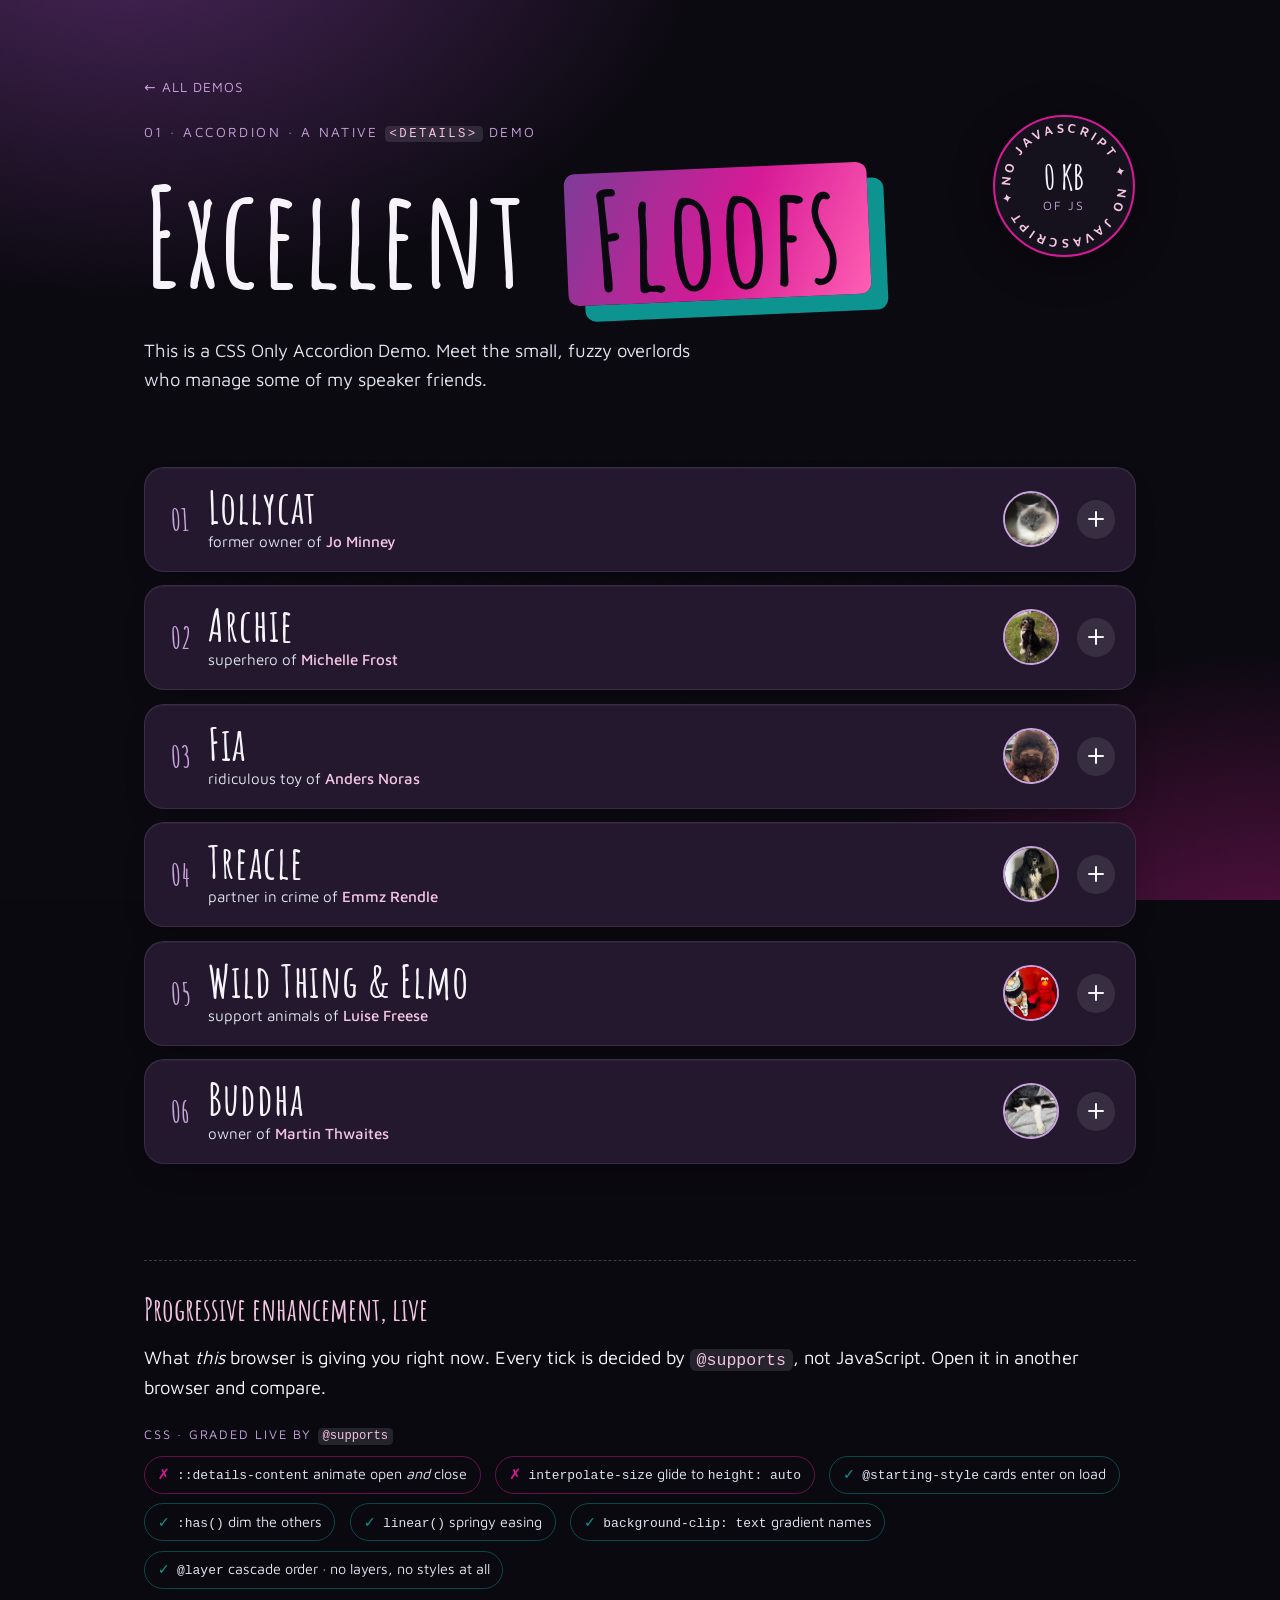
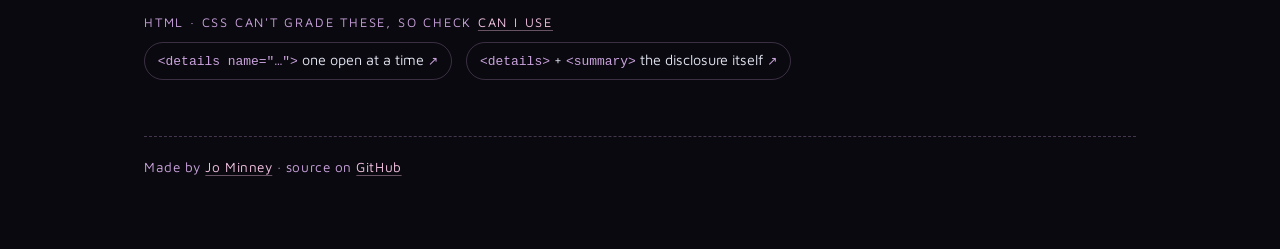
==== commit 7b8ec38f: "Extreme Performance Squishing" ====
--- a/demos/accordion.html
+++ b/demos/accordion.html
@@ -6,11 +6,14 @@
   <meta name="color-scheme" content="dark">
   <title>Excellent Floofs</title>
 
-  <link rel="preconnect" href="https://fonts.googleapis.com">
-  <link rel="preconnect" href="https://fonts.gstatic.com" crossorigin>
-  <link href="https://fonts.googleapis.com/css2?family=Amatic+SC:wght@400;700&family=Maven+Pro:wght@400..700&display=swap" rel="stylesheet">
+  <link rel="preload" href="../assets/fonts/amatic-sc-700-latin.woff2" as="font" type="font/woff2" crossorigin>
+  <link rel="preload" href="../assets/fonts/maven-pro-400-700-latin.woff2" as="font" type="font/woff2" crossorigin>
 
   <link rel="stylesheet" href="../css/main.css">
+  <!-- Hold first render until the parser reaches the colophon, so a
+       cross-document view transition captures the whole page, not just the
+       top of it. Ignored by browsers that don't know rel="expect". -->
+  <link rel="expect" href="#end" blocking="render">
 </head>
 <body>
   <div class="page">
@@ -47,18 +50,18 @@
             <span class="floof__pet lit-text">Lollycat</span><span class="visually-hidden">,</span>
             <span class="floof__owner">former owner of <strong>Jo Minney</strong></span>
           </span>
-          <img class="floof__thumb" src="../assets/images/floofs/lollycat-jo.jpg" alt="" width="4032" height="3024">
-          <span class="floof__toggle round-btn plus-x" aria-hidden="true"></span>
-        </summary>
-
-        <div class="floof__body">
-          <div class="floof__photos">
-            <figure class="polaroid">
-              <img src="../assets/images/floofs/lollycat-jo.jpg" alt="Lollycat, looking excellent" width="4032" height="3024">
+          <img class="floof__thumb" src="../assets/photos/floofs/lollycat-jo.jpg" alt="" width="1200" height="900">
+          <span class="floof__toggle round-btn plus-x" aria-hidden="true"></span>
+        </summary>
+
+        <div class="floof__body">
+          <div class="floof__photos">
+            <figure class="polaroid">
+              <img src="../assets/photos/floofs/lollycat-jo.jpg" alt="Lollycat, looking excellent" width="1200" height="900" loading="lazy" decoding="async">
               <figcaption>Lollycat</figcaption>
             </figure>
             <figure class="hooman">
-              <img src="../assets/images/hoomans/jominney.png" alt="Jo Minney" width="400" height="400">
+              <img src="../assets/photos/hoomans/jominney.jpg" alt="Jo Minney" width="400" height="400" loading="lazy" decoding="async">
               <figcaption>
                 the hooman
                 <svg class="hooman__arrow" viewBox="0 0 60 34" aria-hidden="true">
@@ -90,18 +93,18 @@
             <span class="floof__pet lit-text">Archie</span><span class="visually-hidden">,</span>
             <span class="floof__owner">superhero of <strong>Michelle Frost</strong></span>
           </span>
-          <img class="floof__thumb" src="../assets/images/floofs/archie-michelle.png" alt="" width="923" height="1042">
-          <span class="floof__toggle round-btn plus-x" aria-hidden="true"></span>
-        </summary>
-
-        <div class="floof__body">
-          <div class="floof__photos">
-            <figure class="polaroid">
-              <img src="../assets/images/floofs/archie-michelle.png" alt="Archie, looking excellent" width="923" height="1042">
+          <img class="floof__thumb" src="../assets/photos/floofs/archie-michelle.jpg" alt="" width="923" height="1042">
+          <span class="floof__toggle round-btn plus-x" aria-hidden="true"></span>
+        </summary>
+
+        <div class="floof__body">
+          <div class="floof__photos">
+            <figure class="polaroid">
+              <img src="../assets/photos/floofs/archie-michelle.jpg" alt="Archie, looking excellent" width="923" height="1042" loading="lazy" decoding="async">
               <figcaption>Archie</figcaption>
             </figure>
             <figure class="hooman">
-              <img src="../assets/images/hoomans/michellefrost.png" alt="Michelle Frost" width="400" height="400">
+              <img src="../assets/photos/hoomans/michellefrost.jpg" alt="Michelle Frost" width="340" height="340" loading="lazy" decoding="async">
               <figcaption>
                 the hooman
                 <svg class="hooman__arrow" viewBox="0 0 60 34" aria-hidden="true">
@@ -133,18 +136,18 @@
             <span class="floof__pet lit-text">Fia</span><span class="visually-hidden">,</span>
             <span class="floof__owner">ridiculous toy of <strong>Anders Noras</strong></span>
           </span>
-          <img class="floof__thumb" src="../assets/images/floofs/fia-anders.jpeg" alt="" width="762" height="838">
-          <span class="floof__toggle round-btn plus-x" aria-hidden="true"></span>
-        </summary>
-
-        <div class="floof__body">
-          <div class="floof__photos">
-            <figure class="polaroid">
-              <img src="../assets/images/floofs/fia-anders.jpeg" alt="Fia, looking excellent" width="762" height="838">
+          <img class="floof__thumb" src="../assets/photos/floofs/fia-anders.jpg" alt="" width="762" height="838">
+          <span class="floof__toggle round-btn plus-x" aria-hidden="true"></span>
+        </summary>
+
+        <div class="floof__body">
+          <div class="floof__photos">
+            <figure class="polaroid">
+              <img src="../assets/photos/floofs/fia-anders.jpg" alt="Fia, looking excellent" width="762" height="838" loading="lazy" decoding="async">
               <figcaption>Fia</figcaption>
             </figure>
             <figure class="hooman">
-              <img src="../assets/images/hoomans/andersnoras.png" alt="Anders Noras" width="400" height="400">
+              <img src="../assets/photos/hoomans/andersnoras.jpg" alt="Anders Noras" width="400" height="400" loading="lazy" decoding="async">
               <figcaption>
                 the hooman
                 <svg class="hooman__arrow" viewBox="0 0 60 34" aria-hidden="true">
@@ -176,18 +179,18 @@
             <span class="floof__pet lit-text">Treacle</span><span class="visually-hidden">,</span>
             <span class="floof__owner">partner in crime of <strong>Emmz Rendle</strong></span>
           </span>
-          <img class="floof__thumb" src="../assets/images/floofs/treacle-emmz.png" alt="" width="1131" height="1218">
-          <span class="floof__toggle round-btn plus-x" aria-hidden="true"></span>
-        </summary>
-
-        <div class="floof__body">
-          <div class="floof__photos">
-            <figure class="polaroid">
-              <img src="../assets/images/floofs/treacle-emmz.png" alt="Treacle, looking excellent" width="1131" height="1218">
+          <img class="floof__thumb" src="../assets/photos/floofs/treacle-emmz.jpg" alt="" width="1131" height="1218">
+          <span class="floof__toggle round-btn plus-x" aria-hidden="true"></span>
+        </summary>
+
+        <div class="floof__body">
+          <div class="floof__photos">
+            <figure class="polaroid">
+              <img src="../assets/photos/floofs/treacle-emmz.jpg" alt="Treacle, looking excellent" width="1131" height="1218" loading="lazy" decoding="async">
               <figcaption>Treacle</figcaption>
             </figure>
             <figure class="hooman">
-              <img src="../assets/images/hoomans/emmzrendle.png" alt="Emmz Rendle" width="400" height="400">
+              <img src="../assets/photos/hoomans/emmzrendle.jpg" alt="Emmz Rendle" width="400" height="400" loading="lazy" decoding="async">
               <figcaption>
                 the hooman
                 <svg class="hooman__arrow" viewBox="0 0 60 34" aria-hidden="true">
@@ -219,18 +222,18 @@
             <span class="floof__pet lit-text">Wild Thing &amp; Elmo</span><span class="visually-hidden">,</span>
             <span class="floof__owner">support animals of <strong>Luise Freese</strong></span>
           </span>
-          <img class="floof__thumb" src="../assets/images/floofs/wild-thing-elmo-luise.jpeg" alt="" width="2048" height="1152">
-          <span class="floof__toggle round-btn plus-x" aria-hidden="true"></span>
-        </summary>
-
-        <div class="floof__body">
-          <div class="floof__photos">
-            <figure class="polaroid">
-              <img src="../assets/images/floofs/wild-thing-elmo-luise.jpeg" alt="Wild Thing and Elmo, looking excellent" width="2048" height="1152">
+          <img class="floof__thumb" src="../assets/photos/floofs/wild-thing-elmo-luise.jpg" alt="" width="1200" height="675">
+          <span class="floof__toggle round-btn plus-x" aria-hidden="true"></span>
+        </summary>
+
+        <div class="floof__body">
+          <div class="floof__photos">
+            <figure class="polaroid">
+              <img src="../assets/photos/floofs/wild-thing-elmo-luise.jpg" alt="Wild Thing and Elmo, looking excellent" width="1200" height="675" loading="lazy" decoding="async">
               <figcaption>Wild Thing &amp; Elmo</figcaption>
             </figure>
             <figure class="hooman">
-              <img src="../assets/images/hoomans/luisefreese.png" alt="Luise Freese" width="400" height="400">
+              <img src="../assets/photos/hoomans/luisefreese.jpg" alt="Luise Freese" width="400" height="400" loading="lazy" decoding="async">
               <figcaption>
                 the hooman
                 <svg class="hooman__arrow" viewBox="0 0 60 34" aria-hidden="true">
@@ -261,18 +264,18 @@
             <span class="floof__pet lit-text">Buddha</span><span class="visually-hidden">,</span>
             <span class="floof__owner">owner of <strong>Martin Thwaites</strong></span>
           </span>
-          <img class="floof__thumb" src="../assets/images/floofs/buddha-martin.png" alt="" width="1330" height="1033">
-          <span class="floof__toggle round-btn plus-x" aria-hidden="true"></span>
-        </summary>
-
-        <div class="floof__body">
-          <div class="floof__photos">
-            <figure class="polaroid">
-              <img src="../assets/images/floofs/buddha-martin.png" alt="Buddha, looking excellent" width="1330" height="1033">
+          <img class="floof__thumb" src="../assets/photos/floofs/buddha-martin.jpg" alt="" width="1200" height="932">
+          <span class="floof__toggle round-btn plus-x" aria-hidden="true"></span>
+        </summary>
+
+        <div class="floof__body">
+          <div class="floof__photos">
+            <figure class="polaroid">
+              <img src="../assets/photos/floofs/buddha-martin.jpg" alt="Buddha, looking excellent" width="1200" height="932" loading="lazy" decoding="async">
               <figcaption>Buddha</figcaption>
             </figure>
             <figure class="hooman">
-              <img src="../assets/images/hoomans/martinthwaites.png" alt="Martin Thwaites" width="600" height="600">
+              <img src="../assets/photos/hoomans/martinthwaites.jpg" alt="Martin Thwaites" width="400" height="400" loading="lazy" decoding="async">
               <figcaption>
                 the hooman
                 <svg class="hooman__arrow" viewBox="0 0 60 34" aria-hidden="true">
@@ -318,7 +321,7 @@
       </ul>
     </footer>
 
-    <footer class="colophon">
+    <footer class="colophon" id="end">
       <p>
         Made by <a href="https://jominney.com">Jo Minney</a>
         &middot; source on <a href="https://github.com/jomarieminney/css-demos">GitHub</a>
--- a/css/main.css
+++ b/css/main.css
@@ -22,6 +22,68 @@
    ========================================================================== */
 @layer reset, theme, base, components, demo, utilities, prefs;
 
+/* Fonts are self-hosted (from Google Fonts' own woff2 files) so nothing
+   render-blocking leaves this origin: a cross-document view transition gives
+   the new page four seconds to become renderable, and a third-party
+   stylesheet fetch is the easiest way to blow that. */
+@font-face {
+  font-family: "Amatic SC";
+  font-style: normal;
+  font-weight: 400;
+  font-display: swap;
+  src: url("../assets/fonts/amatic-sc-400-latin-ext.woff2") format("woff2");
+  unicode-range: U+0100-02BA, U+02BD-02C5, U+02C7-02CC, U+02CE-02D7, U+02DD-02FF, U+0304, U+0308, U+0329, U+1D00-1DBF, U+1E00-1E9F, U+1EF2-1EFF, U+2020, U+20A0-20AB, U+20AD-20C0, U+2113, U+2C60-2C7F, U+A720-A7FF;
+}
+@font-face {
+  font-family: "Amatic SC";
+  font-style: normal;
+  font-weight: 400;
+  font-display: swap;
+  src: url("../assets/fonts/amatic-sc-400-latin.woff2") format("woff2");
+  unicode-range: U+0000-00FF, U+0131, U+0152-0153, U+02BB-02BC, U+02C6, U+02DA, U+02DC, U+0304, U+0308, U+0329, U+2000-206F, U+20AC, U+2122, U+2191, U+2193, U+2212, U+2215, U+FEFF, U+FFFD;
+}
+@font-face {
+  font-family: "Amatic SC";
+  font-style: normal;
+  font-weight: 700;
+  font-display: swap;
+  src: url("../assets/fonts/amatic-sc-700-latin-ext.woff2") format("woff2");
+  unicode-range: U+0100-02BA, U+02BD-02C5, U+02C7-02CC, U+02CE-02D7, U+02DD-02FF, U+0304, U+0308, U+0329, U+1D00-1DBF, U+1E00-1E9F, U+1EF2-1EFF, U+2020, U+20A0-20AB, U+20AD-20C0, U+2113, U+2C60-2C7F, U+A720-A7FF;
+}
+@font-face {
+  font-family: "Amatic SC";
+  font-style: normal;
+  font-weight: 700;
+  font-display: swap;
+  src: url("../assets/fonts/amatic-sc-700-latin.woff2") format("woff2");
+  unicode-range: U+0000-00FF, U+0131, U+0152-0153, U+02BB-02BC, U+02C6, U+02DA, U+02DC, U+0304, U+0308, U+0329, U+2000-206F, U+20AC, U+2122, U+2191, U+2193, U+2212, U+2215, U+FEFF, U+FFFD;
+}
+@font-face {
+  font-family: "Maven Pro";
+  font-style: normal;
+  font-weight: 400 700;
+  font-display: swap;
+  src: url("../assets/fonts/maven-pro-400-700-latin-ext.woff2") format("woff2");
+  unicode-range: U+0100-02BA, U+02BD-02C5, U+02C7-02CC, U+02CE-02D7, U+02DD-02FF, U+0304, U+0308, U+0329, U+1D00-1DBF, U+1E00-1E9F, U+1EF2-1EFF, U+2020, U+20A0-20AB, U+20AD-20C0, U+2113, U+2C60-2C7F, U+A720-A7FF;
+}
+@font-face {
+  font-family: "Maven Pro";
+  font-style: normal;
+  font-weight: 400 700;
+  font-display: swap;
+  src: url("../assets/fonts/maven-pro-400-700-latin.woff2") format("woff2");
+  unicode-range: U+0000-00FF, U+0131, U+0152-0153, U+02BB-02BC, U+02C6, U+02DA, U+02DC, U+0304, U+0308, U+0329, U+2000-206F, U+20AC, U+2122, U+2191, U+2193, U+2212, U+2215, U+FEFF, U+FFFD;
+}
+
+/* TRICK: @property — registering a custom property gives it a type, and a
+   typed property can transition. These are the carousel's dials (see
+   "05 · Carousel"). Registrations are global and Chrome ignores them inside
+   a layer, so they live up here. */
+@property --tilt  { syntax: "<angle>";  inherits: false; initial-value: 0deg; }
+@property --depth { syntax: "<number>"; inherits: false; initial-value: 0; }
+@property --dir   { syntax: "<number>"; inherits: true;  initial-value: 1; }
+@property --band  { syntax: "<number>"; inherits: true;  initial-value: 1; }
+
 
 /* ==========================================================================
    RESET
@@ -44,7 +106,7 @@
 
 
 /* ==========================================================================
-   THEME — brand tokens (lifted from the PowerPoint theme)
+   THEME
    ========================================================================== */
 @layer theme {
   :root {
@@ -61,6 +123,12 @@
 
     --grad-brand: linear-gradient(115deg, var(--purple) 0%, var(--magenta) 55%, #ff5fb3 100%);
 
+    /* The page canvas: two slow colour blobs, like the gradient slide.
+       Painted by <body>, and by anything that must match it exactly. */
+    --canvas:
+      radial-gradient(60rem 40rem at 10% -10%, color-mix(in oklab, var(--purple) 55%, transparent), transparent 60%),
+      radial-gradient(50rem 35rem at 100% 110%, color-mix(in oklab, var(--magenta) 40%, transparent), transparent 60%);
+
     /* Card surfaces */
     --surface:           color-mix(in oklab, var(--ink-2) 85%, var(--purple) 15%);
     --surface-border:    color-mix(in oklab, var(--lilac) 14%, transparent);
@@ -101,6 +169,17 @@
      navigations between these pages cross-fade; elements that share a
      view-transition-name (the badge, the title slab) morph into place. */
   @view-transition { navigation: auto; }
+
+  /* The transition is ordinary animations on pseudo-elements, so they can be
+     tuned like any other. Longer and springier than the default quarter
+     second, so the morph is something you actually see. */
+  ::view-transition-old(root),
+  ::view-transition-new(root) { animation-duration: .8s; }
+  ::view-transition-group(slab),
+  ::view-transition-group(badge) {
+    animation-duration: 1.1s;
+    animation-timing-function: var(--ease-spring);
+  }
 
   body {
     min-height: 100dvh;
@@ -112,10 +191,7 @@
     line-height: 1.55;
     color: var(--paper);
     background-color: var(--ink);
-    /* Two slow-drifting colour blobs, like the gradient slide */
-    background-image:
-      radial-gradient(60rem 40rem at 10% -10%, color-mix(in oklab, var(--purple) 55%, transparent), transparent 60%),
-      radial-gradient(50rem 35rem at 100% 110%, color-mix(in oklab, var(--magenta) 40%, transparent), transparent 60%);
+    background-image: var(--canvas);
     background-attachment: fixed;
     animation: drift 24s ease-in-out infinite alternate;
     overflow-x: clip;
@@ -238,7 +314,8 @@
     & + & { margin-block-start: .75rem; }   /* a second lede is just the next paragraph */
   }
 
-  /* "0 KB of JS" badge — drops in once on load, spins its ring on hover */
+  /* "0 KB of JS" badge — spins once on load (staying full size, so a view
+     transition can still morph it into place), spins its ring on hover */
   .badge {
     position: absolute;
     inset-inline-end: 0;
@@ -246,7 +323,7 @@
     width: clamp(6rem, 12vw, 9rem);
     filter: drop-shadow(0 .5rem 1.25rem rgb(0 0 0 / .45));
     view-transition-name: badge;
-    animation: badge-in 1s var(--ease-spring) .35s backwards;
+    animation: badge-in 1.4s var(--ease-spring) .2s backwards;
     transition: rotate var(--dur) var(--ease-spring), scale var(--dur) var(--ease-spring);
 
     &:hover { rotate: -8deg; scale: 1.06; }
@@ -266,8 +343,8 @@
     .badge__small { fill: var(--lilac); font: 400 12px var(--font-body); text-transform: uppercase; letter-spacing: .15em; }
   }
   @keyframes badge-in {
-    from { opacity: 0; transform: scale(0) rotate(-120deg); }
-    to   { opacity: 1; transform: scale(1) rotate(0deg); }
+    from { transform: rotate(-1turn); }
+    to   { transform: rotate(0turn); }
   }
 
   @media (width < 40rem) {
@@ -376,7 +453,7 @@
     font: 700 1.5rem var(--font-display);
     cursor: pointer;
     transition: background .3s, border-color .3s, scale .4s var(--ease-spring), rotate var(--dur) var(--ease-spring);
-    &:is(button, label):hover { background: var(--magenta); }
+    &:is(button):hover { background: var(--magenta); }
   }
 
   /* Plus → cross. Set --x: 1 to show the cross. */
@@ -823,9 +900,13 @@
   @supports (anchor-name: --a)                 { [data-feature="anchor"]         { --tick: "\2713"; --tick-hue: var(--teal); } }
   @supports (position-try-fallbacks: flip-block) { [data-feature="position-try"] { --tick: "\2713"; --tick-hue: var(--teal); } }
   @supports selector(:popover-open)            { [data-feature="popover-open"]   { --tick: "\2713"; --tick-hue: var(--teal); } }
-  @supports (scale: abs(-1)) and (rotate: calc(sign(1) * 1deg)) { [data-feature="math"] { --tick: "\2713"; --tick-hue: var(--teal); } }
-  @supports (scale: round(1.4))                { [data-feature="round"]          { --tick: "\2713"; --tick-hue: var(--teal); } }
-  @supports (rotate: y 1deg) and (scale: 1) and (translate: 1px) { [data-feature="transforms"] { --tick: "\2713"; --tick-hue: var(--teal); } }
+  @supports (animation-timeline: view())       { [data-feature="scroll-timeline"] { --tick: "\2713"; --tick-hue: var(--teal); } }
+  @supports (scroll-snap-type: x mandatory)    { [data-feature="snap"]           { --tick: "\2713"; --tick-hue: var(--teal); } }
+  @supports (container-type: scroll-state)     { [data-feature="scroll-state"]   { --tick: "\2713"; --tick-hue: var(--teal); } }
+  @supports selector(::scroll-button(*))       { [data-feature="scroll-buttons"] { --tick: "\2713"; --tick-hue: var(--teal); } }
+  @supports selector(::scroll-marker)          { [data-feature="scroll-markers"] { --tick: "\2713"; --tick-hue: var(--teal); } }
+  @supports (scrollbar-width: none)            { [data-feature="scrollbar-width"] { --tick: "\2713"; --tick-hue: var(--teal); } }
+  @supports (scroll-initial-target: nearest)   { [data-feature="scroll-initial-target"] { --tick: "\2713"; --tick-hue: var(--teal); } }
   /* Only at-rule() can test this one (Chrome 148+). Safari supports the
      feature but not the test, so it shows a cross there for now. */
   @supports at-rule(@view-transition)          { [data-feature="view-transition"] { --tick: "\2713"; --tick-hue: var(--teal); } }
@@ -1140,7 +1221,7 @@
     }
 
     .floof__pet { --lit: 100%; }
-    .plus-x { background: var(--magenta); }
+    .plus-x { --x: 1; background: var(--magenta); }
     .plus-x:hover { background: var(--purple); }
     /* the header already carries the owner, so hide the copy in the blurb */
     .floof__blurb .floof__owner { display: none; }
@@ -1166,7 +1247,7 @@
     --count: 1;
     position: relative;
     display: grid;
-    grid-template-columns: repeat(var(--count), 1fr);
+    grid-template-columns: repeat(var(--count), minmax(0, 1fr));   /* never wider than the page */
     gap: .25rem;
     &:has(> :last-child:nth-child(2)) { --count: 2; }
     &:has(> :last-child:nth-child(3)) { --count: 3; }
@@ -1205,9 +1286,12 @@
   }
 
   .anchor-btn {
+    --thumb: 5rem;
+    --pad: .5rem;
+    position: relative;
     appearance: none;
     border: 0;
-    padding: .5rem;
+    padding: var(--pad);
     background: none;
     font: inherit;
     color: inherit;
@@ -1217,9 +1301,34 @@
     gap: .5rem;
 
     .floof__thumb {
-      width: 5rem;
+      width: var(--thumb);
       border-width: 3px;
       background: var(--ink);        /* the line runs behind, not through */
+      transition: scale var(--dur) var(--ease-spring), rotate var(--dur) var(--ease-spring), border-color .3s;
+    }
+
+    /* A magenta disc with a cross, sat exactly over the thumb, shown while
+       this face's popover is open (see the :has() rules below) so it reads
+       as "click again to close" */
+    &::after {
+      content: "\2715" / "";        /* decorative: the button already says what it does */
+      position: absolute;
+      inset-block-start: var(--pad);
+      inset-inline-start: calc(50% - var(--thumb) / 2);
+      width: var(--thumb);
+      aspect-ratio: 1;
+      display: grid;
+      place-items: center;
+      border-radius: 50%;
+      background: color-mix(in oklab, var(--magenta) 80%, transparent);
+      color: var(--paper);
+      font: 700 calc(var(--thumb) * .45) var(--font-display);
+      opacity: 0;
+      pointer-events: none;
+      transition: opacity .3s var(--ease-out);
+      /* a quarter turn in one way, a quarter turn out the other; two
+         keyframe sets because a transition only knows one rest state */
+      animation: cross-out .55s var(--ease-spring) both;
     }
     .floof__pet { font-size: 1.6rem; }
     &:hover .floof__thumb { scale: 1.08; rotate: 6deg; border-color: var(--magenta); }
@@ -1238,7 +1347,44 @@
     &:nth-child(8 of .anchor-btn) { anchor-name: --floof-8; }
     &:first-child .floof__thumb { anchor-name: --face-first; }   /* for the line */
     &:last-child  .floof__thumb { anchor-name: --face-last; }
-  }
+
+    /* Narrow screens: cells are too tight for a label under each face, so
+       the label floats beside it — right of the first half, left of the
+       rest — and takes no room in the grid. Same size thumb for everyone. */
+    @media (width < 48rem) {
+      --thumb: 3.5rem;
+      --pad: .25rem;
+      .floof__thumb { max-width: none; }
+      .floof__pet {
+        position: absolute;
+        inset-block-start: 50%;
+        translate: 0 -50%;
+        white-space: nowrap;
+        font-size: 1.4rem;
+      }
+      &:nth-child(-n + 3) .floof__pet { inset-inline-start: calc(100% + .25rem); }
+      &:nth-child(n + 4)  .floof__pet { inset-inline-end:   calc(100% + .25rem); }
+    }
+  }
+  @media (width < 48rem) {
+    .anchors { row-gap: 1.5rem; }
+  }
+
+  /* TRICK: :has() — the popover is not inside its button, so ask the page:
+     "is popover n open?" and style face n accordingly */
+  .peekaboo:has(#pop-1:popover-open) .anchor-btn:nth-child(1 of .anchor-btn),
+  .peekaboo:has(#pop-2:popover-open) .anchor-btn:nth-child(2 of .anchor-btn),
+  .peekaboo:has(#pop-3:popover-open) .anchor-btn:nth-child(3 of .anchor-btn),
+  .peekaboo:has(#pop-4:popover-open) .anchor-btn:nth-child(4 of .anchor-btn),
+  .peekaboo:has(#pop-5:popover-open) .anchor-btn:nth-child(5 of .anchor-btn),
+  .peekaboo:has(#pop-6:popover-open) .anchor-btn:nth-child(6 of .anchor-btn),
+  .peekaboo:has(#pop-7:popover-open) .anchor-btn:nth-child(7 of .anchor-btn),
+  .peekaboo:has(#pop-8:popover-open) .anchor-btn:nth-child(8 of .anchor-btn) {
+    .floof__thumb { border-color: var(--magenta); scale: 1; rotate: 0deg; }
+    &::after { opacity: 1; animation-name: cross-in; }
+  }
+  @keyframes cross-in  { from { rotate: -90deg; scale: .5; } to { rotate: 0deg;  scale: 1;  } }
+  @keyframes cross-out { from { rotate: 0deg;   scale: 1;  } to { rotate: 90deg; scale: .5; } }
 
   .floof-pop {
     /* the popover UA style is position: fixed; inset: 0; .card says relative.
@@ -1272,13 +1418,64 @@
       flip-block flip-inline,        /* to its left, extending upwards */
       --centred;
 
-    /* compact profile: a smaller polaroid and no hooman circle, so the
-       popover stays short enough to fit beside a face more often */
-    .floof__body { padding: 1rem 1.25rem 1.25rem; gap: 1rem; }
-    .floof__photos { padding: .75rem .5rem .25rem 0; }
-    .polaroid { max-width: 15rem; margin-inline: auto; }
+    /* Narrow screens: nowhere to sit beside a face, so sit BELOW it, spanning
+       the full width, or flip ABOVE when the bottom of the window is close.
+       anchor-center alignment keeps it centred on the face where it can and
+       slides it to stay inside the viewport where it can't. */
+    @media (width < 48rem) {
+      margin: .6rem 0;
+      position-area: block-end span-all;
+      justify-self: center;          /* centred in the viewport, not on the face */
+      position-try-fallbacks: flip-block, --centred;
+    }
+
+    /* compact profile: name, owner, kicker, rating — no photos, so the
+       popover is small enough that where it lands is the whole show */
+    .floof__body { grid-template-columns: 1fr; padding: 1rem 1.25rem 1.1rem; }
     .floof__blurb { padding-block-start: 0; }
-    .floof__kicker { font-size: 1.7rem; }
+    .floof__pet { --lit: 100%; font-size: 2rem; margin: 0 0 .15rem; }
+    .floof__kicker { font-size: 1.6rem; }
+    .rating { margin-block-start: .9rem; }
+  }
+
+  /* ----- Scroll-driven dismissal ----- */
+  /* CSS can't close a popover (open is DOM state), but it can watch the
+     face. Each face publishes a named view timeline; timeline-scope lifts
+     those names to the shared parent so a popover — a sibling, not a
+     descendant — can animate against ITS face's timeline. */
+  @supports (animation-timeline: view()) {
+    .peekaboo {
+      timeline-scope: --face-1, --face-2, --face-3, --face-4, --face-5, --face-6, --face-7, --face-8;
+    }
+    .anchor-btn {
+      &:nth-child(1 of .anchor-btn) { view-timeline-name: --face-1; }
+      &:nth-child(2 of .anchor-btn) { view-timeline-name: --face-2; }
+      &:nth-child(3 of .anchor-btn) { view-timeline-name: --face-3; }
+      &:nth-child(4 of .anchor-btn) { view-timeline-name: --face-4; }
+      &:nth-child(5 of .anchor-btn) { view-timeline-name: --face-5; }
+      &:nth-child(6 of .anchor-btn) { view-timeline-name: --face-6; }
+      &:nth-child(7 of .anchor-btn) { view-timeline-name: --face-7; }
+      &:nth-child(8 of .anchor-btn) { view-timeline-name: --face-8; }
+    }
+    .floof-pop {
+      /* TRICK: animation-timeline — progress is the face's position in the
+         viewport (0% entering at the bottom, 100% gone off the top), not time */
+      animation: track-face linear both;
+      &:nth-child(1 of .floof-pop) { animation-timeline: --face-1; }
+      &:nth-child(2 of .floof-pop) { animation-timeline: --face-2; }
+      &:nth-child(3 of .floof-pop) { animation-timeline: --face-3; }
+      &:nth-child(4 of .floof-pop) { animation-timeline: --face-4; }
+      &:nth-child(5 of .floof-pop) { animation-timeline: --face-5; }
+      &:nth-child(6 of .floof-pop) { animation-timeline: --face-6; }
+      &:nth-child(7 of .floof-pop) { animation-timeline: --face-7; }
+      &:nth-child(8 of .floof-pop) { animation-timeline: --face-8; }
+    }
+    /* filter, not opacity: opacity belongs to the open/close transition,
+       and an animation on it would win. visibility stops hit-testing. */
+    @keyframes track-face {
+      0%, 100%  { filter: opacity(0); visibility: hidden; }
+      12%, 88%  { filter: opacity(1); visibility: visible; }
+    }
   }
 
   /* TRICK: @position-try — a named set of positioning overrides for the
@@ -1291,94 +1488,64 @@
 
 
   /* ==========================================================================
-     05 · Carousel (demos/carousel.html) — state in a radio group, geometry
-     in calc(), motion in transitions. No JS:
-     · :has() reads which radio is checked and sets --active on the reel
-     · each slide knows its own index (--i) so --offset = --i - --active
-     · round() wraps the offset so the ring is endless
-     · sign() and abs() turn the offset into tilt, scale, depth and z-index
-     · every one of those properties transitions, so each move is tweened
+     05 · Carousel (demos/carousel.html) — a scroll-snap reel that swipes,
+     with a coverflow tilt that reacts to which slide is snapped.
+     No JS:
+     · overflow + scroll-snap do the swiping and the settling, in every browser
+     · scroll-state(snapped) tells the snapped slide to flatten and the rest to
+       tilt; registered custom properties make that a spring transition
+     · a view() timeline says which SIDE of the centre a slide is on
+     · ::scroll-marker draws the dots and ::scroll-button() the arrows
      ========================================================================== */
+
   .reel {
-    --active: 3;                     /* matches the radio that starts checked */
-    --n: 1;                          /* slide count, set by the quantity query */
     --slide: min(27rem, 82vw);       /* front slide width */
-    --step: min(15rem, 46vw);        /* horizontal distance per slide */
-    --tilt: 52deg;
-    --move: .9s;                     /* one move, start to settle */
-    position: relative;
-    display: grid;
-    gap: 1.5rem;
-    padding-block: 1rem;
-
-    /* TRICK: :has() as a quantity query — how many slides are there? */
-    &:has(> .reel__stage > :last-child:nth-child(2)) { --n: 2; }
-    &:has(> .reel__stage > :last-child:nth-child(3)) { --n: 3; }
-    &:has(> .reel__stage > :last-child:nth-child(4)) { --n: 4; }
-    &:has(> .reel__stage > :last-child:nth-child(5)) { --n: 5; }
-    &:has(> .reel__stage > :last-child:nth-child(6)) { --n: 6; }
-    &:has(> .reel__stage > :last-child:nth-child(7)) { --n: 7; }
-    &:has(> .reel__stage > :last-child:nth-child(8)) { --n: 8; }
-
-    /* TRICK: :has() — the checked radio anywhere inside sets the reel's state */
-    &:has(#reel-1:checked) { --active: 1; }
-    &:has(#reel-2:checked) { --active: 2; }
-    &:has(#reel-3:checked) { --active: 3; }
-    &:has(#reel-4:checked) { --active: 4; }
-    &:has(#reel-5:checked) { --active: 5; }
-    &:has(#reel-6:checked) { --active: 6; }
-    &:has(#reel-7:checked) { --active: 7; }
-    &:has(#reel-8:checked) { --active: 8; }
-  }
-
-  /* The stage: every slide in the same grid cell */
-  .reel__stage {
+    --overlap: 0rem;                 /* set below, once the tilt is known to work */
+    --move: 1.2s;                    /* one tilt/flatten, start to settle */
     list-style: none;
     margin: 0;
-    padding: 0;
-    display: grid;
-    justify-items: center;
-    perspective: 70rem;              /* the 3D room the slides sit in */
-    > * { grid-area: 1 / 1; }
-  }
-
+    padding: 1.5rem calc(50% - var(--slide) / 2) 2rem;   /* first and last can centre */
+    display: flex;
+    overflow-x: auto;
+    overscroll-behavior-x: contain;
+    scroll-snap-type: x mandatory;
+    scroll-behavior: smooth;         /* arrows, dots and keys glide, not jump */
+    scrollbar-width: none;           /* swipe, don't scroll-bar */
+    anchor-name: --reel;             /* the arrows hang off this */
+    scroll-marker-group: after;      /* the dots go underneath */
+  }
   .slide {
-    &:nth-child(1) { --i: 1; }
-    &:nth-child(2) { --i: 2; }
-    &:nth-child(3) { --i: 3; }
-    &:nth-child(4) { --i: 4; }
-    &:nth-child(5) { --i: 5; }
-    &:nth-child(6) { --i: 6; }
-    &:nth-child(7) { --i: 7; }
-    &:nth-child(8) { --i: 8; }
-
-    /* TRICK: the whole coverflow is these few lines of maths.
-       round() wraps the raw offset into -n/2..n/2, so the ring is endless:
-       the last slide sits just left of the first, and stepping off either
-       end is an ordinary one-slide move. */
-    --raw: calc(var(--i) - var(--active));
-    --offset: calc(var(--raw) - var(--n) * round(var(--raw) / var(--n)));
-    --dist: min(abs(var(--offset)), 3);            /* clamp the far ones together */
-    width: var(--slide);
+    flex: 0 0 var(--slide);
+    scroll-snap-align: center;
+    scroll-snap-stop: always;        /* one slide per swipe, however hard */
+    margin-inline: calc(var(--overlap) / -2);
+    container-type: scroll-state;    /* lets the card inside ask "am I snapped?" */
+    /* Stacking lives on the slide, not the card inside it: a slide with a
+       filter is a stacking context, so a card's z-index could never beat a
+       neighbouring slide. --band comes from the view timeline below. */
+    z-index: var(--band);
+    &:first-child { margin-inline-start: 0; }
+    &:last-child  { margin-inline-end: 0; }
+    /* TRICK: scroll-initial-target — start the reel on this slide instead
+       of at the left edge. Snap then centres it. */
+    &:nth-child(3) { scroll-initial-target: nearest; }
+  }
+
+  /* The card inside each slide carries the transforms (a container can only
+     style its descendants, not itself) */
+  .slide__card {
     display: grid;
     gap: 1.25rem;
     align-content: start;
-    translate: calc(var(--offset) * var(--step)) calc(min(var(--dist), 1) * 1.25rem);
-    rotate: y calc(sign(var(--offset)) * var(--tilt) * -1);
-    scale: calc(1 - var(--dist) * .12);
-    z-index: calc(10 - var(--dist));
-    /* darker with distance, never see-through… */
-    filter: brightness(calc(1 - var(--dist) * .27));
-    /* …except the slide opposite the front, which fades out so its trip
-       round the back of the ring is never seen */
-    opacity: clamp(0, 3 - var(--dist), 1);
+    /* perspective() first in the list so it applies to the rotated card */
+    transform:
+      perspective(70rem)
+      rotateY(calc(var(--dir) * var(--tilt) * -1))
+      scale(calc(1 - var(--depth) * .14))
+      translateY(calc(var(--depth) * 1.25rem));
     transition:
-      translate var(--move) var(--ease-spring),
-      rotate var(--move) var(--ease-spring),
-      scale var(--move) var(--ease-spring),
-      filter var(--move) var(--ease-out),
-      opacity var(--move) var(--ease-out),
-      z-index calc(var(--move) * .4) step-end;   /* hand over stacking part-way through */
+      --tilt var(--move) var(--ease-spring),
+      --depth var(--move) var(--ease-spring);
 
     /* the polaroid normally waits for an open <details> — not here */
     .polaroid {
@@ -1390,99 +1557,183 @@
     }
     .rating__fill { scale: 1 1; }
   }
-  .slide__pick { cursor: pointer; display: block; }
-  .reel:has(#reel-1:checked) .slide:nth-child(1) .slide__pick,
-  .reel:has(#reel-2:checked) .slide:nth-child(2) .slide__pick,
-  .reel:has(#reel-3:checked) .slide:nth-child(3) .slide__pick,
-  .reel:has(#reel-4:checked) .slide:nth-child(4) .slide__pick,
-  .reel:has(#reel-5:checked) .slide:nth-child(5) .slide__pick,
-  .reel:has(#reel-6:checked) .slide:nth-child(6) .slide__pick { cursor: default; }
-
-  /* the blurb only for the front slide, fading with its distance */
   .slide__meta {
     padding-inline: .75rem;
     text-align: center;
-    opacity: calc(1 - var(--dist));
-    transition: opacity var(--move) var(--ease-out);
     .floof__owner { margin: 0 0 .25rem; }
     .floof__kicker { font-size: 1.6rem; }
     .rating { margin-block-start: .75rem; }
   }
 
-  /* Arrows: one pair per slide, only the current pair shown */
-  .reel__arrow {
-    display: none;
-    position: absolute;
-    inset-block-start: calc(var(--slide) * .5);   /* level with the polaroid's middle */
-    z-index: 20;
-    width: 2.6rem;
-    border-color: var(--surface-border);
-    background: var(--surface);
-    &:hover { border-color: var(--magenta); scale: 1.08; }
-    &.reel__arrow--prev { inset-inline-start: 0; }
-    &.reel__arrow--next { inset-inline-end: 0; }
-    /* On wide screens, step out of the page column into the viewport margin:
-       the reel is centred, so 50% − 50vw is the viewport's edge */
+  /* ----- Enhancement 1: the coverflow tilt ----- */
+  @supports (container-type: scroll-state) {
+    .reel { --overlap: 12rem; }      /* neighbours tuck well behind the front card */
+    /* everyone tilted and pushed back… */
+    .slide__card { --tilt: 52deg; --depth: 1; }
+    .slide__meta {
+      opacity: 0;
+      translate: 0 .5rem;
+      transition: opacity var(--move) var(--ease-out), translate var(--move) var(--ease-out);
+    }
+    /* TRICK: scroll-state container query — "…unless my slide is the snapped
+       one", in which case flatten, come forward and show the blurb */
+    @container scroll-state(snapped: inline) {
+      .slide__card { --tilt: 0deg; --depth: 0; }
+      .slide__meta { opacity: 1; translate: 0; }
+    }
+    /* TRICK: view() timeline as a compass. Progress is the slide's position
+       across the scrollport: 0% entering from the right, 50% centred, 100%
+       gone off the left. From it, three things:
+       · --dir  which side of the centre: ±1, ramping through 0 across the
+         middle 10% so a slide squares up as it arrives from either side
+         (a hard step here made slides arriving from the right flip over)
+       · --band stacking: outer 1, neighbours 5, centre 9 (a step)
+       · brightness: continuous, so the outermost slides are darkest and
+         every slide brightens as it approaches the centre */
+    @supports (animation-timeline: view()) {
+      .slide {
+        animation: which-side linear both;
+        animation-timeline: view(inline);
+      }
+      @keyframes which-side {
+        0%            { --dir:  1; --band: 1; filter: brightness(.2); }   /* far right */
+        30%           { --dir:  1; --band: 1; filter: brightness(.4); }
+        30.01%        { --dir:  1; --band: 5; }
+        45%           { --dir:  1; --band: 5; }
+        45.01%        { --dir:  1; --band: 9; }
+        50%           { --dir:  0; --band: 9; filter: brightness(1);  }   /* centred: square on */
+        54.99%        { --dir: -1; --band: 9; }
+        55%           { --dir: -1; --band: 5; }
+        69.99%        { --dir: -1; --band: 5; }
+        70%           { --dir: -1; --band: 1; filter: brightness(.4); }
+        100%          { --dir: -1; --band: 1; filter: brightness(.2); }   /* far left */
+      }
+    }
+  }
+
+  /* ----- Enhancement 2: dots and arrows the browser draws ----- */
+  @supports selector(::scroll-marker) {
+    .reel::scroll-marker-group {
+      display: flex;
+      justify-content: center;
+      padding-block: .75rem;
+    }
+    /* TRICK: ::scroll-marker — one per slide, a real link to it. Every marker
+       is a fixed 2.1rem slot so the row never reflows; the visible pill is a
+       clip-path centred in the slot, and the clip-path transitions, so the
+       active dot grows into a bar from its own centre. */
+    .slide::scroll-marker {
+      content: "";
+      --bar: .65rem;
+      width: 2.1rem;
+      height: .65rem;
+      margin-block: .4rem;
+      background: color-mix(in oklab, var(--lilac) 30%, transparent);
+      clip-path: inset(0 calc(50% - var(--bar) / 2) round 1rem);
+      transition: background .3s, clip-path var(--move, .9s) var(--ease-spring);
+    }
+    /* (no nesting here: a pseudo-element can't be a nesting parent) */
+    .slide::scroll-marker:hover { background: color-mix(in oklab, var(--lilac) 60%, transparent); }
+    .slide::scroll-marker:target-current { background: var(--grad-brand); --bar: 2.1rem; }
+    .slide::scroll-marker:focus-visible { outline: 2px solid var(--teal); outline-offset: 2px; }
+  }
+  @supports selector(::scroll-button(*)) {
+    /* TRICK: ::scroll-button() — a real <button> that scrolls one snap
+       point. The browser disables it at either end. Anchored to the reel. */
+    .reel::scroll-button(*) {
+      position: absolute;
+      position-anchor: --reel;
+      inset-block-start: calc(anchor(center) - 1.3rem - 1rem);   /* reel centre, minus half the button, nudged up past the dots row */
+      width: 2.6rem;
+      aspect-ratio: 1;
+      display: grid;
+      place-items: center;
+      padding: 0;
+      border: 1px solid var(--surface-border);
+      border-radius: 50%;
+      background: var(--surface);
+      color: var(--paper);
+      font: 700 1.5rem var(--font-display);
+      cursor: pointer;
+      z-index: 20;
+      transition: background .3s, border-color .3s, scale .4s var(--ease-spring), opacity .3s;
+    }
+    .reel::scroll-button(*):hover { background: var(--magenta); border-color: var(--magenta); scale: 1.08; }
+    .reel::scroll-button(*):disabled { opacity: .3; cursor: default; scale: 1; }
+    .reel::scroll-button(inline-start) { content: "\2190" / "Previous"; inset-inline-start: anchor(start); }
+    .reel::scroll-button(inline-end)   { content: "\2192" / "Next";     inset-inline-end:   anchor(end); }
+    /* On wide screens, step out of the page column into the viewport margin */
     @media (width >= 78rem) {
-      &.reel__arrow--prev { inset-inline-start: calc(50% - 50vw + 2.5rem); }
-      &.reel__arrow--next { inset-inline-end:   calc(50% - 50vw + 2.5rem); }
-    }
-  }
-  .reel:has(#reel-1:checked) .reel__arrow[data-when="1"],
-  .reel:has(#reel-2:checked) .reel__arrow[data-when="2"],
-  .reel:has(#reel-3:checked) .reel__arrow[data-when="3"],
-  .reel:has(#reel-4:checked) .reel__arrow[data-when="4"],
-  .reel:has(#reel-5:checked) .reel__arrow[data-when="5"],
-  .reel:has(#reel-6:checked) .reel__arrow[data-when="6"],
-  .reel:has(#reel-7:checked) .reel__arrow[data-when="7"],
-  .reel:has(#reel-8:checked) .reel__arrow[data-when="8"] { display: grid; }
-
-  /* Dots: each is a fixed slot, so the row never reflows; the pill inside
-     grows from its own centre into a bar when active */
-  .reel__dots {
-    display: flex;
-    justify-content: center;
-  }
-  .reel__dot {
-    width: 2.1rem;
-    height: 1.4rem;
-    display: grid;
-    place-items: center;
-    border-radius: 1rem;
-    cursor: pointer;
-    &::before {
-      content: "";
-      width: .65rem;
-      height: .65rem;
-      border-radius: 1rem;
-      background: color-mix(in oklab, var(--lilac) 30%, transparent);
-      transition: background .3s, width var(--move) var(--ease-spring);
-    }
-    &:hover::before { background: color-mix(in oklab, var(--lilac) 60%, transparent); }
-  }
-  .reel:has(#reel-1:checked) .reel__dot[for="reel-1"]::before,
-  .reel:has(#reel-2:checked) .reel__dot[for="reel-2"]::before,
-  .reel:has(#reel-3:checked) .reel__dot[for="reel-3"]::before,
-  .reel:has(#reel-4:checked) .reel__dot[for="reel-4"]::before,
-  .reel:has(#reel-5:checked) .reel__dot[for="reel-5"]::before,
-  .reel:has(#reel-6:checked) .reel__dot[for="reel-6"]::before,
-  .reel:has(#reel-7:checked) .reel__dot[for="reel-7"]::before,
-  .reel:has(#reel-8:checked) .reel__dot[for="reel-8"]::before { background: var(--grad-brand); width: 2.1rem; }
-  /* keyboard focus lives on the hidden radio; show it on its dot */
-  .reel:has(#reel-1:focus-visible) .reel__dot[for="reel-1"],
-  .reel:has(#reel-2:focus-visible) .reel__dot[for="reel-2"],
-  .reel:has(#reel-3:focus-visible) .reel__dot[for="reel-3"],
-  .reel:has(#reel-4:focus-visible) .reel__dot[for="reel-4"],
-  .reel:has(#reel-5:focus-visible) .reel__dot[for="reel-5"],
-  .reel:has(#reel-6:focus-visible) .reel__dot[for="reel-6"],
-  .reel:has(#reel-7:focus-visible) .reel__dot[for="reel-7"],
-  .reel:has(#reel-8:focus-visible) .reel__dot[for="reel-8"] { outline: 2px solid var(--teal); outline-offset: 3px; }
+      .reel::scroll-button(inline-start) { inset-inline-start: calc(anchor(start) - 3.75rem); }
+      .reel::scroll-button(inline-end)   { inset-inline-end:   calc(anchor(end) - 3.75rem); }
+    }
+  }
 
   .reel__hint {
     margin: 1rem 0 0;
     text-align: center;
     font-size: .9rem;
     color: var(--lilac);
+  }
+
+  /* ----- Fallback: no CSS-drawn dots or arrows (Firefox, Safari) -----
+     Give the scrollbar back so there is a visible way to move, and swap the
+     hint for one that doesn't mention controls that aren't there. */
+  .reel__hint--full { display: none; }
+  @supports selector(::scroll-marker) {
+    .reel__hint--full  { display: block; }
+    .reel__hint--basic { display: none; }
+  }
+  @supports not selector(::scroll-marker) {
+    /* a scrollbar only where there is a pointer to drag it; touch swipes */
+    @media (hover: hover) {
+      .reel {
+        scrollbar-width: thin;
+        scrollbar-color: var(--magenta) color-mix(in oklab, var(--lilac) 15%, transparent);
+        padding-block-end: 1.25rem;  /* room between the slides and the bar */
+      }
+    }
+    /* Desktop: the flat reel just stops dead at the page edges, so fade its
+       ends. One overlay on the parent, pinned to the reel with anchor(), so
+       it sits still while the slides scroll underneath; it stops short of
+       the bar. (::after, not ::before — an anchor has to come earlier in the
+       tree than the thing anchored to it.)
+       It paints the page's own fixed background, which lines up exactly with
+       what <body> paints beneath, and a mask fades its inner edges — so the
+       fade is into the real canvas, glow and all, not a flat colour. */
+    .reel-wrap { position: relative; }
+    .reel-wrap::after {
+      --fade: 7rem;
+      content: "";
+      position: absolute;
+      position-anchor: --reel;
+      inset-block-start: anchor(top);
+      inset-block-end: calc(anchor(bottom) + 1.75rem);
+      inset-inline-start: anchor(start);
+      inset-inline-end: anchor(end);
+      pointer-events: none;
+      z-index: 1;
+      background-color: var(--ink);
+      background-image: var(--canvas);
+      background-attachment: fixed;
+      animation: drift 24s ease-in-out infinite alternate;   /* in step with <body> */
+      mask: linear-gradient(to right,
+        #000, transparent var(--fade),
+        transparent calc(100% - var(--fade)), #000);
+    }
+    /* Narrow screens: bleed the reel to the viewport edges so slides are cut
+       by the screen, not the column, and widen the fade so the neighbours'
+       peeking captions melt into the background instead of half-showing */
+    @media (width < 48rem) {
+      .reel {
+        margin-inline: calc(50% - 50vw);
+        padding-inline: calc(50vw - var(--slide) / 2);
+      }
+      .reel-wrap::after { --fade: 16vw; }
+      /* keep each slide's caption out of the strip that peeks in from the
+         neighbours, so only the polaroid's edge ever shows at the screen edge */
+      .slide__meta { padding-inline: 12vw; }
+    }
   }
 }
 
@@ -1513,5 +1764,6 @@
       animation: none;
     }
     @view-transition { navigation: none; }
+    html, .reel { scroll-behavior: auto; }
   }
 }
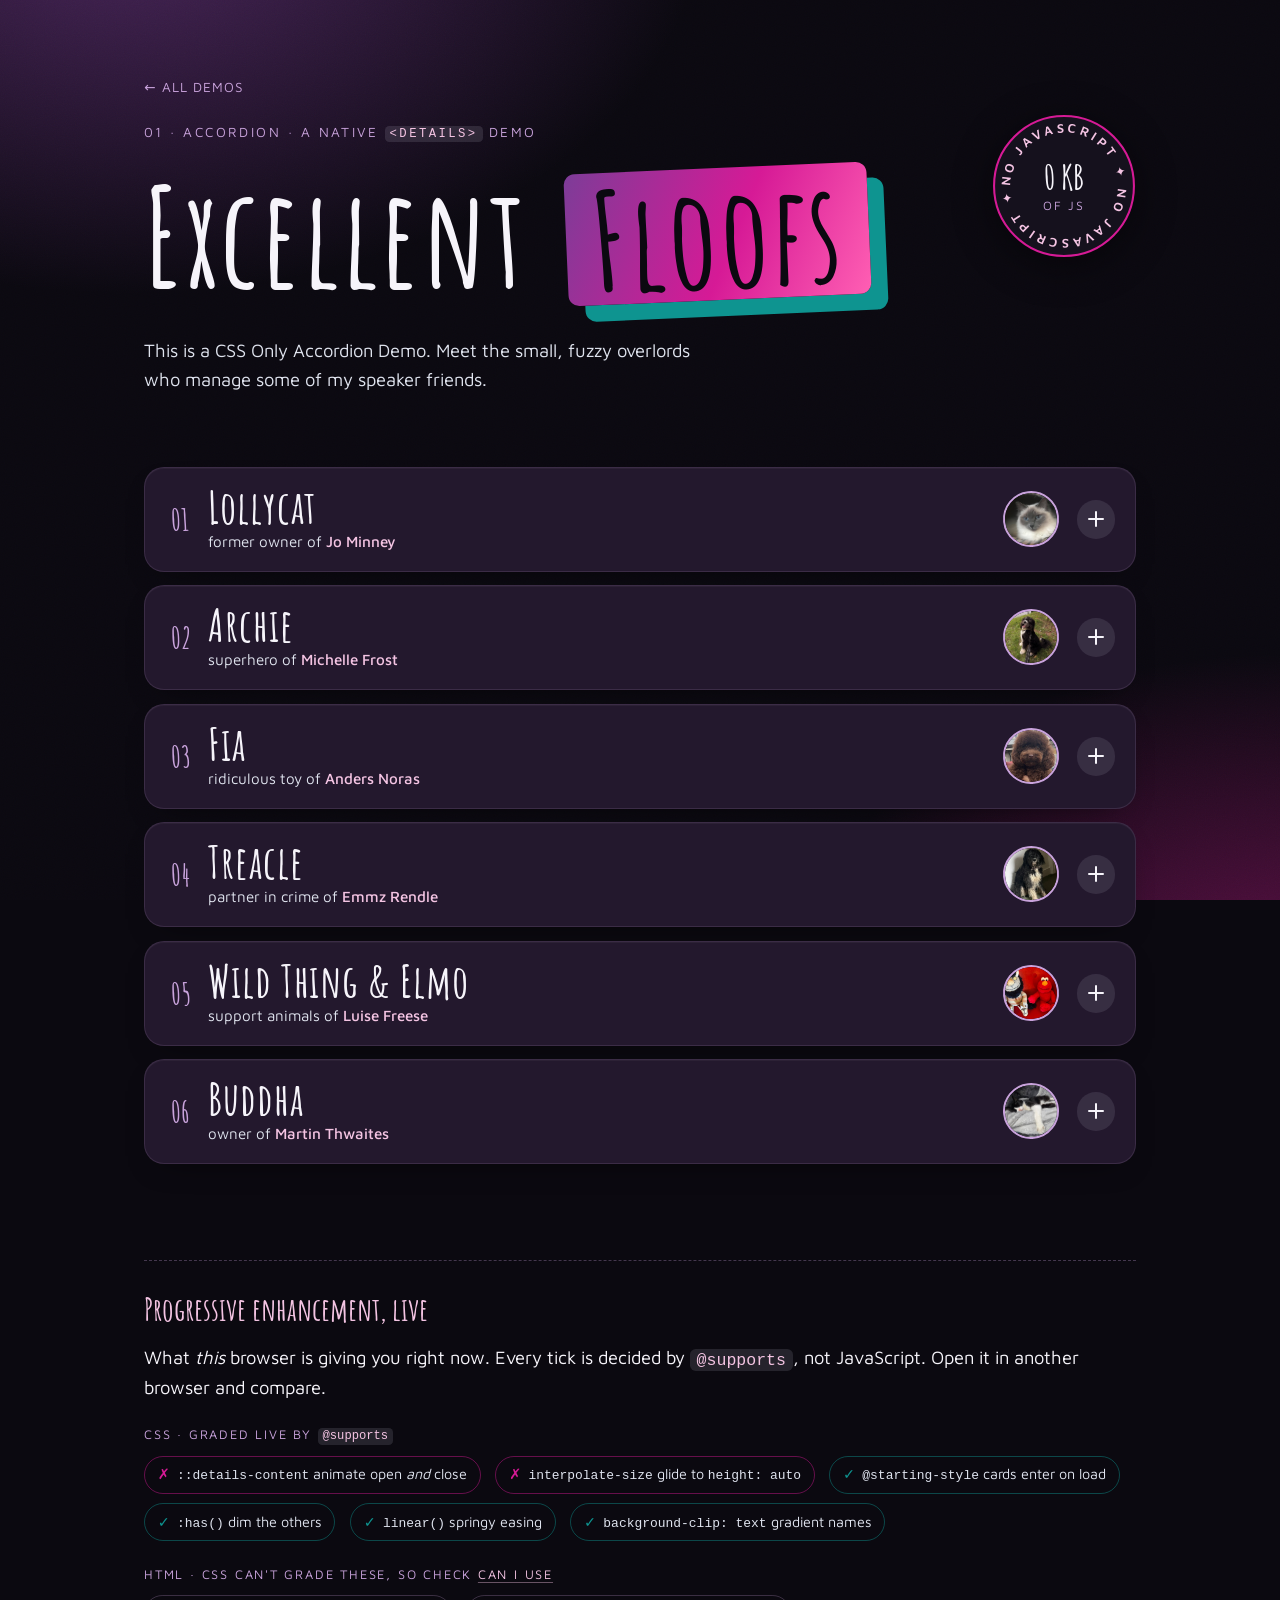
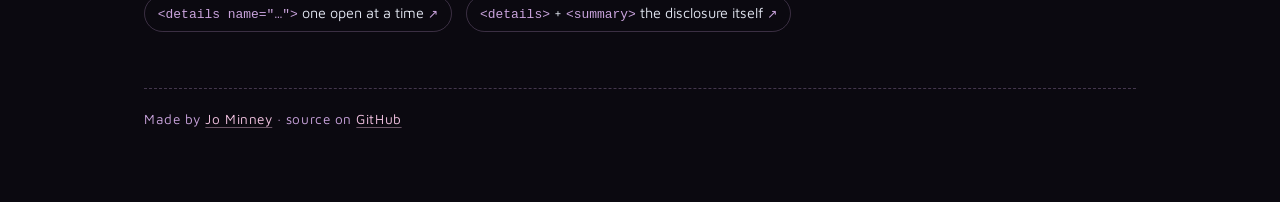
==== commit 219d811e: "Remove layers chip because it's been baseline since 2022 and also is structural not 'feature' relate" ====
--- a/demos/accordion.html
+++ b/demos/accordion.html
@@ -311,7 +311,6 @@
         <li data-feature="has"><code>:has()</code> dim the others</li>
         <li data-feature="linear"><code>linear()</code> springy easing</li>
         <li data-feature="clip-text"><code>background-clip: text</code> gradient names</li>
-        <li data-feature="layers"><code>@layer</code> cascade order &middot; no layers, no styles at all</li>
       </ul>
 
       <p class="tech__heading">HTML &middot; CSS can't grade these, so check <a href="https://caniuse.com/">Can I use</a></p>
--- a/css/main.css
+++ b/css/main.css
@@ -910,10 +910,6 @@
   /* Only at-rule() can test this one (Chrome 148+). Safari supports the
      feature but not the test, so it shows a cross there for now. */
   @supports at-rule(@view-transition)          { [data-feature="view-transition"] { --tick: "\2713"; --tick-hue: var(--teal); } }
-  /* Layers need no @supports: without @layer, the first line of this file
-     would be ignored and the cascade would still mostly work — but the page
-     would look different enough that the tick is a fair claim. */
-  [data-feature="layers"] { --tick: "\2713"; --tick-hue: var(--teal); }
 
   /* ----- Colophon ----- */
   .colophon {
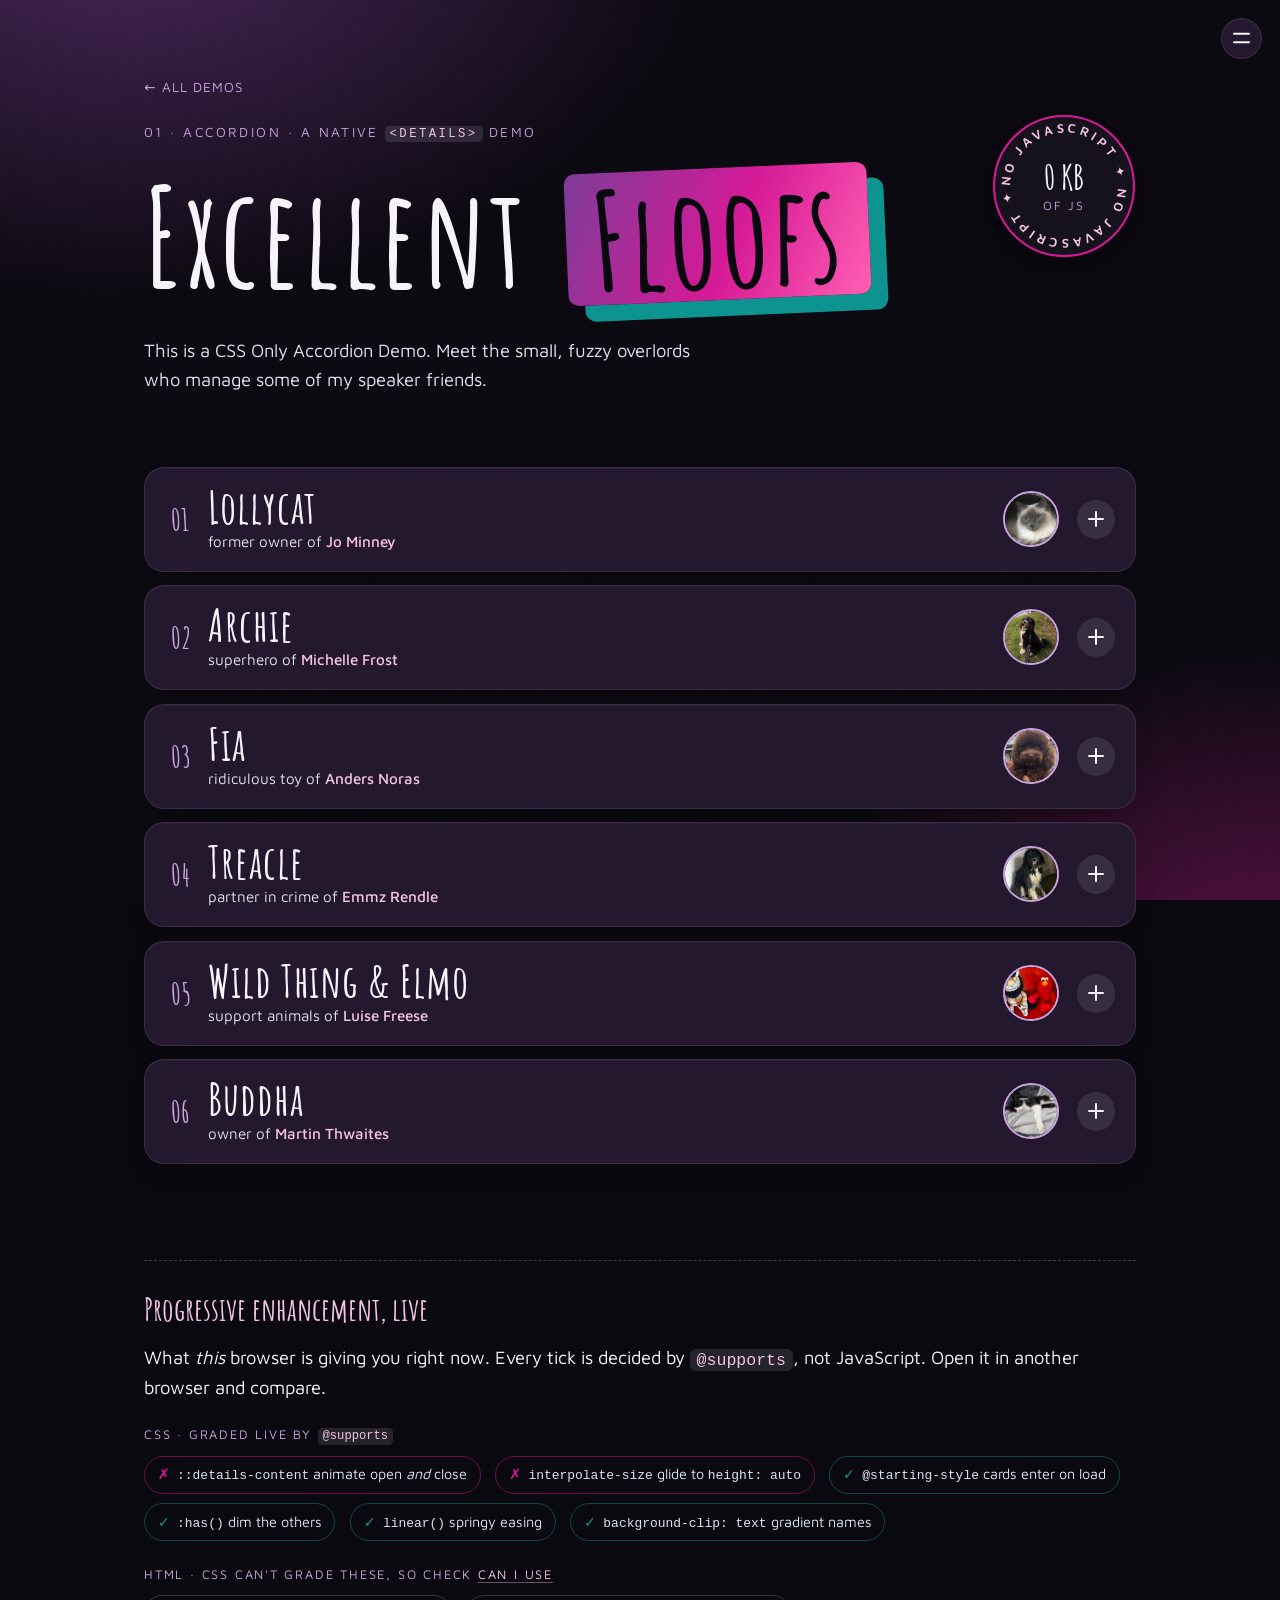
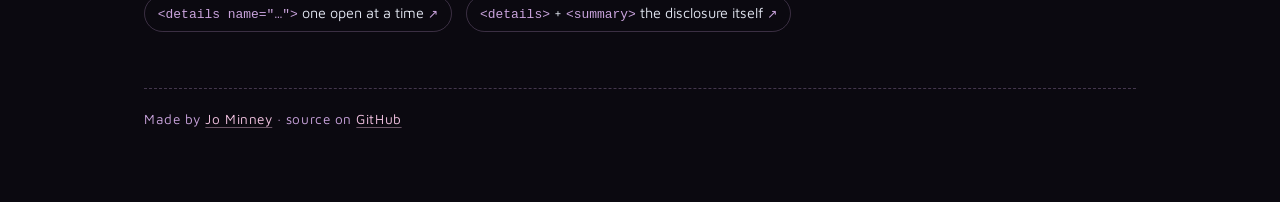
==== commit bfc36b89: "Add hamburger menu using popover" ====
--- a/demos/accordion.html
+++ b/demos/accordion.html
@@ -17,6 +17,23 @@
 </head>
 <body>
   <div class="page">
+
+    <nav class="menu" aria-label="Site">
+      <button class="menu__toggle round-btn" type="button" popovertarget="site-menu" aria-label="Menu">
+        <span class="burger" aria-hidden="true"></span>
+      </button>
+      <div class="menu__panel card pop-in" id="site-menu" popover>
+        <p class="menu__kicker">The demos</p>
+        <ol class="menu__list">
+          <li><a href="accordion.html" aria-current="page"><span class="ordinal" aria-hidden="true"></span><span class="lit-text">Accordion</span></a></li>
+          <li><a href="tabs.html"><span class="ordinal" aria-hidden="true"></span><span class="lit-text">Tabs</span></a></li>
+          <li><a href="modal.html"><span class="ordinal" aria-hidden="true"></span><span class="lit-text">Modal</span></a></li>
+          <li><a href="popover.html"><span class="ordinal" aria-hidden="true"></span><span class="lit-text">Popover</span></a></li>
+          <li><a href="carousel.html"><span class="ordinal" aria-hidden="true"></span><span class="lit-text">Carousel</span></a></li>
+        </ol>
+        <a class="menu__repo" href="https://github.com/jomarieminney/css-demos">Source on GitHub <span aria-hidden="true">&nearr;</span></a>
+      </div>
+    </nav>
 
     <nav class="crumbs" aria-label="Breadcrumb"><a href="../index.html">&larr; All demos</a></nav>
 
--- a/css/main.css
+++ b/css/main.css
@@ -11,8 +11,8 @@
      reset       undo the handful of browser defaults we always undo
      theme       brand tokens: colours, fonts, easing, surfaces
      base        the page canvas and plain elements
-     components  shared building blocks: masthead, cards, buttons, the
-                 floof profile, the feature chips
+     components  shared building blocks: masthead, site menu, cards,
+                 buttons, the floof profile, the feature chips
      demo        one heading per demo (01 Accordion … 05 Carousel);
                  nothing in here is used outside its own page
      utilities   single-purpose helpers that always win over components
@@ -149,6 +149,7 @@
     );
     --ease-out: cubic-bezier(.2, .8, .2, 1);
     --dur: .65s;
+    --gutter: clamp(1rem, 4vw, 3rem);   /* page side padding; the peekaboo grid breaks out to it */
   }
 }
 
@@ -184,7 +185,7 @@
   body {
     min-height: 100dvh;
     padding-block: clamp(2rem, 6vw, 5rem);
-    padding-inline: clamp(1rem, 4vw, 3rem);
+    padding-inline: var(--gutter);
     font-family: var(--font-body);
     font-weight: 300;
     font-size: clamp(1rem, .95rem + .3vw, 1.15rem);
@@ -477,7 +478,7 @@
   .pop-in {
     opacity: 0;
     scale: .94;
-    translate: 0 .75rem;
+    translate: 0 var(--pop-from, .75rem);   /* where it comes in from (and goes back to) */
     /* TRICK: display and overlay are discrete, but allow-discrete lets them
        wait until the fade is done — that is the whole close animation. */
     transition:
@@ -497,7 +498,7 @@
       @starting-style {
         opacity: 0;
         scale: .94;
-        translate: 0 .75rem;
+        translate: 0 var(--pop-from, .75rem);
       }
     }
   }
@@ -910,6 +911,119 @@
   /* Only at-rule() can test this one (Chrome 148+). Safari supports the
      feature but not the test, so it shows a cross there for now. */
   @supports at-rule(@view-transition)          { [data-feature="view-transition"] { --tick: "\2713"; --tick-hue: var(--teal); } }
+
+  /* ----- Site menu: a round hamburger fixed top right on every page that
+           opens a popover listing the demos. It never becomes a full-width
+           nav bar. No JS: popovertarget opens and closes it, the browser
+           handles Esc and click-outside, and :has() reads the popover's
+           open state back onto the button so its two lines can pivot into
+           a cross. ----- */
+  .menu {
+    --menu-edge: 1.1rem;             /* gap from the top and the right of the window */
+    --menu-size: 2.6rem;             /* the round button */
+  }
+  .menu__toggle {
+    position: fixed;
+    inset: var(--menu-edge) var(--menu-edge) auto auto;
+    z-index: 30;                     /* above the carousel arrows (20) */
+    width: var(--menu-size);
+    border-color: var(--surface-border);
+    background: var(--surface);
+    box-shadow: var(--surface-shadow);
+    /* Same spot on every page, so it holds still while the page cross-fades */
+    view-transition-name: menu;
+    &:hover { border-color: var(--magenta); }
+  }
+  /* Two lines → a cross. --open goes 0 → 1: each line slides to the middle
+     and pivots 45° its own way, on the same spring as everything else. */
+  .burger {
+    --open: 0;
+    position: relative;
+    width: 1.1rem;
+    height: 1rem;
+    &::before, &::after {
+      content: "";
+      position: absolute;
+      inset: 0;
+      margin: auto;
+      height: 2px;
+      border-radius: 2px;
+      background: var(--paper);
+      transition: translate var(--dur) var(--ease-spring), rotate var(--dur) var(--ease-spring);
+    }
+    &::before { translate: 0 calc((1 - var(--open)) * -.27rem); rotate: calc(var(--open) *  45deg); }
+    &::after  { translate: 0 calc((1 - var(--open)) *  .27rem); rotate: calc(var(--open) * -45deg); }
+  }
+  /* TRICK: :has() — a button can't see whether its popover is open, but the
+     parent they share can, and hands the state down */
+  .menu:has(#site-menu:popover-open) {
+    .menu__toggle { background: var(--magenta); border-color: var(--magenta); }
+    .menu__toggle:hover { background: var(--purple); border-color: var(--purple); }
+    .burger { --open: 1; }
+  }
+
+  /* The panel: a card in the top layer, hung under the button. Both are
+     fixed to the window's corner, so no anchor is needed to line them up. */
+  .menu__panel {
+    /* the popover UA style is position: fixed; inset: 0; margin: auto */
+    position: fixed;
+    inset: calc(var(--menu-edge) + var(--menu-size) + .6rem) var(--menu-edge) auto auto;
+    margin: 0;
+    width: min(19rem, 100vw - 2 * var(--menu-edge));
+    max-height: calc(100dvh - var(--menu-edge) - var(--menu-size) - 1.6rem);
+    overflow: auto;
+    padding: 1rem .75rem .9rem;
+    color: var(--paper);
+    transform-origin: top right;     /* grows out of the button… */
+    --pop-from: -.5rem;              /* …and drops down from it */
+    &::before { display: none; }     /* no gradient bar on a menu */
+  }
+  .menu__kicker {
+    margin: 0 .6rem .5rem;
+    font-size: .75rem;
+    letter-spacing: .18em;
+    text-transform: uppercase;
+    color: var(--lilac);
+  }
+  .menu__list {
+    list-style: none;
+    margin: 0;
+    padding: 0;
+    counter-reset: item;             /* the .ordinal counts from this */
+    > li { counter-increment: item; }
+    a {
+      display: flex;
+      align-items: baseline;
+      gap: .7rem;
+      padding: .4rem .6rem;
+      border-radius: .6rem;
+      text-decoration: none;
+      transition: background .3s;
+      .ordinal  { font-size: 1.3rem; min-width: 1.6ch; }
+      .lit-text { font-size: 1.75rem; }
+      &:hover, &:focus-visible { background: color-mix(in oklab, var(--lavender) 8%, transparent); }
+      &:hover, &:focus-visible, &[aria-current="page"] {
+        .lit-text { --lit: 100%; }
+        .ordinal  { color: var(--magenta); }
+      }
+    }
+  }
+  .menu__repo {
+    display: flex;
+    justify-content: space-between;
+    gap: 1rem;
+    margin: .7rem .35rem 0;
+    padding: .85rem .25rem 0;
+    border-top: 1px dashed color-mix(in oklab, var(--lilac) 30%, transparent);
+    font-size: .85rem;
+    letter-spacing: .04em;
+    color: var(--pink);
+    text-decoration: none;
+    &:hover { color: var(--paper); }
+  }
+  /* A masthead straight after the menu (the index, which has no breadcrumb)
+     leaves the button its own row, as the breadcrumb does elsewhere */
+  .menu + .masthead { margin-block-start: 2.8rem; }
 
   /* ----- Colophon ----- */
   .colophon {
@@ -1262,6 +1376,18 @@
     > :nth-child(8) { grid-area: 8 / 8; }
     > * { justify-self: center; }
 
+    /* Wide screens: the diagonal wants the whole window, not the 62rem
+       page column, so break out to the body's padding edge (50% is half
+       of .page, 50vw is half the window). Columns shrink to their faces
+       and space-between pushes the first and last to the edges, so the
+       line runs corner to corner instead of a steep zigzag. */
+    @media (width >= 48rem) {
+      width: calc(100vw - 2 * var(--gutter));
+      margin-inline-start: calc(50% - 50vw + var(--gutter));
+      grid-template-columns: repeat(var(--count), auto);
+      justify-content: space-between;
+    }
+
     /* TRICK: anchor() as a measuring tape. The line's box is pinned to the
        centres of the first and last faces, then a diagonal gradient is drawn
        corner to corner — so it passes through every face on the way. */
@@ -1387,7 +1513,7 @@
        Anchor positioning needs fixed/absolute and auto insets. */
     position: fixed;
     inset: auto;
-    margin: 0 .75rem;                /* breathing room from the anchor */
+    margin: 1rem .75rem;             /* .75rem from the face, 1rem from the window's top and bottom */
     width: min(24rem, calc(100vw - 2rem));
     padding: 0;
     color: var(--paper);
@@ -1402,16 +1528,19 @@
     &:nth-child(7 of .floof-pop) { position-anchor: --floof-7; }
     &:nth-child(8 of .floof-pop) { position-anchor: --floof-8; }
 
-    /* TRICK: position-area — where to sit relative to the anchor.
-       To its right, top edges aligned, extending downwards. */
-    position-area: inline-end span-block-end;
+    /* TRICK: position-area — where to sit relative to the anchor. To its
+       right; the block axis is left open (a single keyword means span-all)
+       so alignment decides the vertical position. */
+    position-area: inline-end;
+    /* TRICK: anchor-center — centred on the face, and when the face is near
+       the top or bottom of the window it slides along the face's side to
+       stay fully on screen (the margin keeps it off the edge). */
+    align-self: anchor-center;
     /* TRICK: position-try-fallbacks — tried in order until one fits.
        If nothing beside the face fits, the last resort is a custom
        @position-try that centres it in the viewport, which always does. */
     position-try-fallbacks:
       flip-inline,                   /* to its left */
-      flip-block,                    /* to its right, extending upwards */
-      flip-block flip-inline,        /* to its left, extending upwards */
       --centred;
 
     /* Narrow screens: nowhere to sit beside a face, so sit BELOW it, spanning
@@ -1421,6 +1550,7 @@
     @media (width < 48rem) {
       margin: .6rem 0;
       position-area: block-end span-all;
+      align-self: normal;            /* flush under the face, not centred on it */
       justify-self: center;          /* centred in the viewport, not on the face */
       position-try-fallbacks: flip-block, --centred;
     }
@@ -1478,6 +1608,7 @@
      fallback list. This one lets go of the anchor and sits mid-viewport. */
   @position-try --centred {
     position-area: none;
+    align-self: center;              /* let go of anchor-center too */
     inset: 0;
     margin: auto;
   }
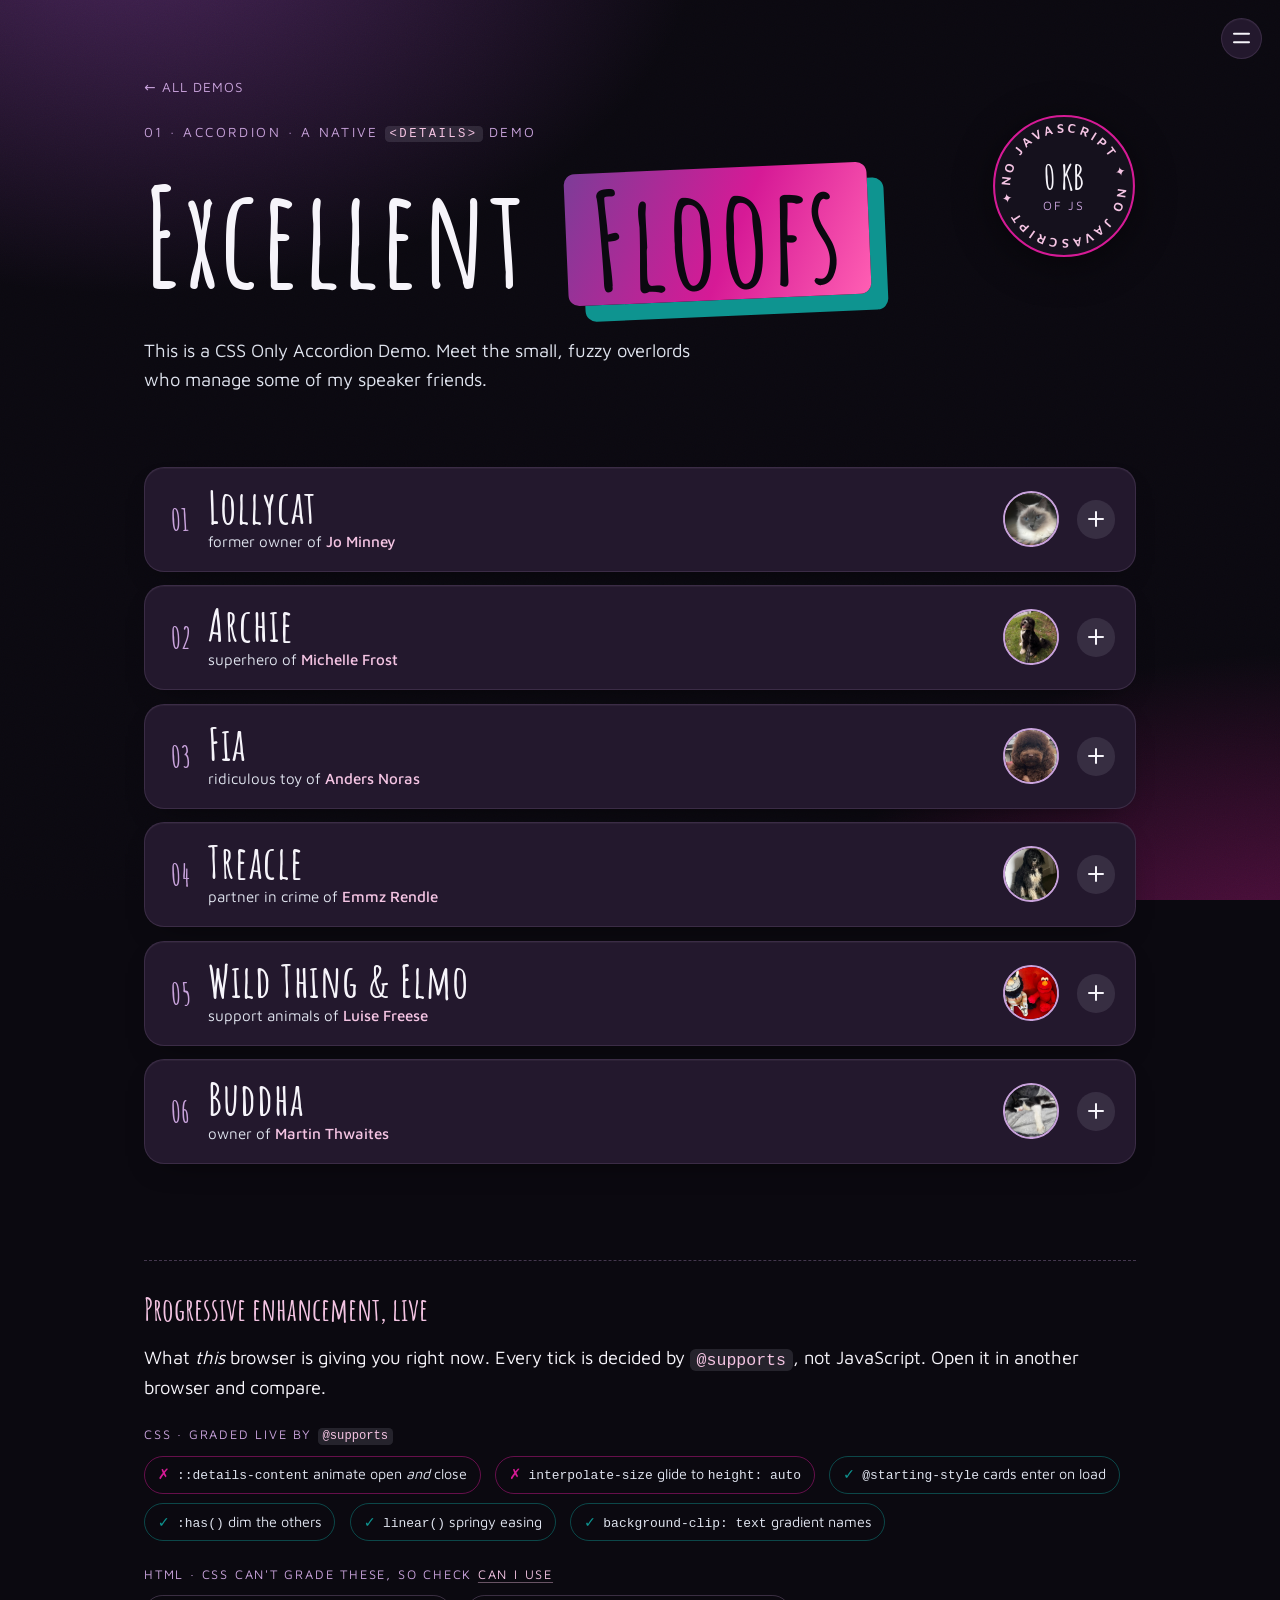
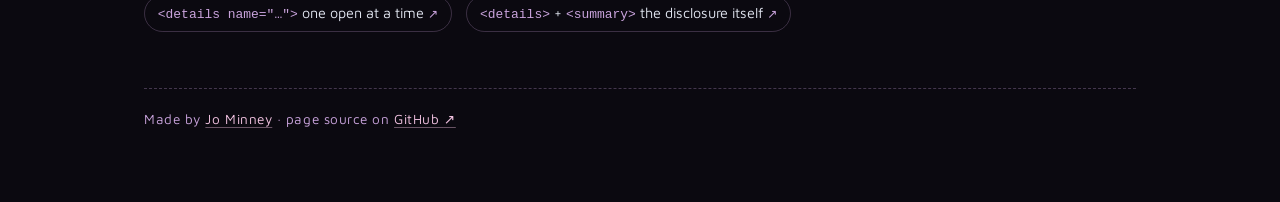
==== commit fd4cbaa6: "Add Light & Dark theme demo and update navigation - Introduced a new demo for Light & Dark theme usi" ====
--- a/demos/accordion.html
+++ b/demos/accordion.html
@@ -30,6 +30,7 @@
           <li><a href="modal.html"><span class="ordinal" aria-hidden="true"></span><span class="lit-text">Modal</span></a></li>
           <li><a href="popover.html"><span class="ordinal" aria-hidden="true"></span><span class="lit-text">Popover</span></a></li>
           <li><a href="carousel.html"><span class="ordinal" aria-hidden="true"></span><span class="lit-text">Carousel</span></a></li>
+          <li><a href="theme.html"><span class="ordinal" aria-hidden="true"></span><span class="lit-text">Light &amp; dark</span></a></li>
         </ol>
         <a class="menu__repo" href="https://github.com/jomarieminney/css-demos">Source on GitHub <span aria-hidden="true">&nearr;</span></a>
       </div>
@@ -318,9 +319,9 @@
     </main>
 
     <footer class="tech">
-      <p class="tech__title">Progressive enhancement, live</p>
+      <h2 class="tech__title">Progressive enhancement, live</h2>
       <p class="tech__sub">What <em>this</em> browser is giving you right now. Every tick is decided by <code>@supports</code>, not JavaScript. Open it in another browser and compare.</p>
-      <p class="tech__heading">CSS &middot; graded live by <code>@supports</code></p>
+      <h3 class="tech__heading">CSS &middot; graded live by <code>@supports</code></h3>
       <ul class="tech__list">
         <li data-feature="details-content"><code>::details-content</code> animate open <em>and</em> close</li>
         <li data-feature="interpolate-size"><code>interpolate-size</code> glide to <code>height: auto</code></li>
@@ -330,7 +331,7 @@
         <li data-feature="clip-text"><code>background-clip: text</code> gradient names</li>
       </ul>
 
-      <p class="tech__heading">HTML &middot; CSS can't grade these, so check <a href="https://caniuse.com/">Can I use</a></p>
+      <h3 class="tech__heading">HTML &middot; CSS can't grade these, so check <a href="https://caniuse.com/">Can I use</a></h3>
       <ul class="tech__list tech__list--links">
         <li><a href="https://caniuse.com/mdn-html_elements_details_name"><code>&lt;details name="…"&gt;</code> one open at a time</a></li>
         <li><a href="https://caniuse.com/details"><code>&lt;details&gt;</code> + <code>&lt;summary&gt;</code> the disclosure itself</a></li>
@@ -340,7 +341,7 @@
     <footer class="colophon" id="end">
       <p>
         Made by <a href="https://jominney.com">Jo Minney</a>
-        &middot; source on <a href="https://github.com/jomarieminney/css-demos">GitHub</a>
+        &middot; page source on <a href="https://github.com/jomarieminney/css-demos/blob/main/demos/accordion.html" target="_blank" rel="noopener">GitHub <span aria-hidden="true">&nearr;</span><span class="visually-hidden"> (opens in a new tab)</span></a>
       </p>
     </footer>
 
--- a/css/main.css
+++ b/css/main.css
@@ -13,7 +13,7 @@
      base        the page canvas and plain elements
      components  shared building blocks: masthead, site menu, cards,
                  buttons, the floof profile, the feature chips
-     demo        one heading per demo (01 Accordion … 05 Carousel);
+     demo        one heading per demo (01 Accordion … 06 Light & dark);
                  nothing in here is used outside its own page
      utilities   single-purpose helpers that always win over components
      prefs       user preferences (reduced motion): the last word
@@ -109,31 +109,40 @@
    THEME
    ========================================================================== */
 @layer theme {
+  /* TRICK: light-dark() — every colour token carries both its light and its
+     dark value, and the browser picks one from the element's color-scheme.
+     So a whole theme switch is one property, set by the radios below. */
   :root {
-    --ink:      #0b0910;   /* Dark 1 */
-    --ink-2:    #15111d;   /* Dark 2 */
-    --paper:    #f6f4fa;   /* Light 1 */
-    --paper-2:  #dfe3ee;   /* Light 2 */
-    --magenta:  #d61a96;   /* Accent 1 */
-    --purple:   #7d3c98;   /* Accent 2 */
-    --teal:     #0e9490;   /* Accent 3 */
-    --lilac:    #c9a3dc;   /* Accent 4 */
-    --pink:     #f4c4e3;   /* Accent 5 */
-    --lavender: #e4e7f7;   /* Accent 6 */
-
-    --grad-brand: linear-gradient(115deg, var(--purple) 0%, var(--magenta) 55%, #ff5fb3 100%);
+    --ink:      light-dark(#f5f2fa, #0b0910);   /* Dark 1: the canvas */
+    --ink-2:    light-dark(#ffffff, #15111d);   /* Dark 2: card base */
+    --paper:    light-dark(#1b1226, #f6f4fa);   /* Light 1: text */
+    --paper-2:  light-dark(#463a58, #dfe3ee);   /* Light 2: quieter text */
+    --magenta:  light-dark(#c4128b, #d61a96);   /* Accent 1 */
+    --purple:   #7d3c98;                        /* Accent 2 */
+    --teal:     light-dark(#0b7d7a, #0e9490);   /* Accent 3 */
+    --lilac:    light-dark(#6a4b84, #c9a3dc);   /* Accent 4: eyebrows, ordinals, borders (light: 4.5:1 on the purple blob) */
+    --pink:     light-dark(#b0157d, #f4c4e3);   /* Accent 5: links */
+    --lavender: light-dark(#2a1f3d, #e4e7f7);   /* Accent 6: the tint behind buttons and code */
+    --code-ink: light-dark(#8c0f63, var(--pink));   /* light: a deeper pink, so code reads as ink, not highlighter */
+    --on-accent: light-dark(#fff, var(--paper));    /* text and icons on a magenta or purple fill */
+
+    /* light: a deeper pink end, so the slab's pale text keeps 3:1 all the way across */
+    --grad-brand: linear-gradient(115deg, var(--purple) 0%, var(--magenta) 55%, light-dark(#e0429f, #ff5fb3) 100%);
 
     /* The page canvas: two slow colour blobs, like the gradient slide.
        Painted by <body>, and by anything that must match it exactly. */
     --canvas:
-      radial-gradient(60rem 40rem at 10% -10%, color-mix(in oklab, var(--purple) 55%, transparent), transparent 60%),
-      radial-gradient(50rem 35rem at 100% 110%, color-mix(in oklab, var(--magenta) 40%, transparent), transparent 60%);
+      radial-gradient(60rem 40rem at 10% -10%, var(--blob-1), transparent 60%),
+      radial-gradient(50rem 35rem at 100% 110%, var(--blob-2), transparent 60%);
+    --blob-1: light-dark(color-mix(in oklab, var(--purple)  22%, transparent), color-mix(in oklab, var(--purple)  55%, transparent));
+    --blob-2: light-dark(color-mix(in oklab, var(--magenta) 16%, transparent), color-mix(in oklab, var(--magenta) 40%, transparent));
 
     /* Card surfaces */
-    --surface:           color-mix(in oklab, var(--ink-2) 85%, var(--purple) 15%);
-    --surface-border:    color-mix(in oklab, var(--lilac) 14%, transparent);
-    --surface-highlight: 0 1px 0 rgb(255 255 255 / .04) inset;   /* top-edge glint */
-    --surface-drop:      0 .75rem 2rem -1.25rem rgb(0 0 0 / .8);
+    --surface:           light-dark(color-mix(in oklab, var(--ink-2) 93%, var(--purple) 7%), color-mix(in oklab, var(--ink-2) 85%, var(--purple) 15%));
+    --surface-border:    light-dark(color-mix(in oklab, var(--lilac) 30%, transparent), color-mix(in oklab, var(--lilac) 14%, transparent));
+    --surface-highlight: 0 1px 0 light-dark(rgb(255 255 255 / .7), rgb(255 255 255 / .04)) inset;   /* top-edge glint */
+    --surface-drop:      0 .75rem 2rem -1.25rem light-dark(rgb(60 30 90 / .35), rgb(0 0 0 / .8));
+    --shadow-ink:        light-dark(rgb(60 30 90 / .3), rgb(0 0 0 / .75));   /* photo and thumb drop shadows */
     --surface-shadow:    var(--surface-highlight), var(--surface-drop);
     --radius-card:       1.25rem;
     --accent-border:     color-mix(in oklab, var(--magenta) 45%, transparent);
@@ -150,7 +159,29 @@
     --ease-out: cubic-bezier(.2, .8, .2, 1);
     --dur: .65s;
     --gutter: clamp(1rem, 4vw, 3rem);   /* page side padding; the peekaboo grid breaks out to it */
-  }
+
+    /* The scheme. Dark is the default (it's the one on the slides). On the
+       light-and-dark page the OS decides, until a radio overrides it. */
+    color-scheme: dark;
+    --on-light: 0;                      /* 1 in light mode, for the odd non-colour that must change too */
+  }
+  /* TRICK: :has() reaches back up to the root from a radio anywhere in the
+     page, so a form control can restyle the whole document */
+  :root:has(#theme-light:checked) { color-scheme: light; --on-light: 1; }
+  /* TRICK: prefers-color-scheme — on a page with the switch, follow the OS
+     or browser setting until either radio is checked. There is no "auto"
+     radio: auto is just what happens before you choose. */
+  @media (prefers-color-scheme: light) {
+    :root:has(.theme):not(:has(.theme :checked)) { color-scheme: light; --on-light: 1; }
+  }
+  /* To follow the OS setting for everyone, with no radios at all, this is
+     the whole change. Off for now: dark is the default on purpose (it is
+     what the slides use), and the light scheme needs a visual pass on every
+     demo before it goes live.
+  @media (prefers-color-scheme: light) {
+    :root { color-scheme: light; --on-light: 1; }
+  }
+  */
 }
 
 
@@ -159,7 +190,6 @@
    ========================================================================== */
 @layer base {
   :root {
-    color-scheme: dark;
     /* TRICK: lets height/width transition to `auto` (Chromium, Safari 26+) */
     interpolate-size: allow-keywords;
   }
@@ -241,8 +271,9 @@
     font-size: .9em;
     padding: .1em .4em;
     border-radius: .35em;
-    background: color-mix(in oklab, var(--lavender) 12%, transparent);
-    color: var(--pink);
+    /* a see-through tint, so the chip shows on the canvas and on a card alike */
+    background: light-dark(color-mix(in oklab, var(--purple) 8%, transparent), color-mix(in oklab, var(--lavender) 12%, transparent));
+    color: var(--code-ink);
   }
 
   :focus-visible {
@@ -322,7 +353,7 @@
     inset-inline-end: 0;
     inset-block-start: -.5rem;
     width: clamp(6rem, 12vw, 9rem);
-    filter: drop-shadow(0 .5rem 1.25rem rgb(0 0 0 / .45));
+    filter: drop-shadow(0 .5rem 1.25rem light-dark(rgb(60 30 90 / .3), rgb(0 0 0 / .45)));
     view-transition-name: badge;
     animation: badge-in 1.4s var(--ease-spring) .2s backwards;
     transition: rotate var(--dur) var(--ease-spring), scale var(--dur) var(--ease-spring);
@@ -453,8 +484,8 @@
     color: var(--paper);
     font: 700 1.5rem var(--font-display);
     cursor: pointer;
-    transition: background .3s, border-color .3s, scale .4s var(--ease-spring), rotate var(--dur) var(--ease-spring);
-    &:is(button):hover { background: var(--magenta); }
+    transition: background .3s, border-color .3s, color .3s, scale .4s var(--ease-spring), rotate var(--dur) var(--ease-spring);
+    &:is(button):hover { background: var(--magenta); color: var(--on-accent); }
   }
 
   /* Plus → cross. Set --x: 1 to show the cross. */
@@ -466,7 +497,7 @@
       position: absolute;
       inset: 0;
       margin: auto;
-      background: var(--paper);
+      background: currentColor;        /* the button's colour, so it flips on a magenta fill */
       border-radius: 2px;
     }
     &::before { width: 1rem; height: 2px; }
@@ -521,7 +552,7 @@
     font-weight: 700;
     line-height: .95;
     letter-spacing: .02em;
-    background: linear-gradient(90deg, var(--paper) 0 50%, var(--magenta) 50%, #ff7cc0 100%);
+    background: linear-gradient(90deg, var(--paper) 0 50%, var(--magenta) 50%, light-dark(#e9469f, #ff7cc0) 100%);
     background-size: 210% 100%;
     background-position: var(--lit, 0%) 0;
     -webkit-background-clip: text;
@@ -584,10 +615,10 @@
   /* Polaroid that drops in and settles at a jaunty tilt */
   .polaroid {
     padding: .7rem .7rem 2.4rem;
-    background: var(--paper);
-    color: var(--ink);
+    background: light-dark(#fff, #f6f4fa);   /* a polaroid is white paper in any theme */
+    color: #0b0910;
     border-radius: .35rem;
-    box-shadow: 0 1.25rem 2.5rem -1rem rgb(0 0 0 / .7);
+    box-shadow: 0 1.25rem 2.5rem -1rem var(--shadow-ink);
     rotate: 8deg;
     translate: 0 1.5rem;
     opacity: 0;
@@ -640,7 +671,7 @@
       object-fit: cover;
       border-radius: 50%;
       border: 3px solid var(--teal);
-      box-shadow: 0 .75rem 1.5rem -.5rem rgb(0 0 0 / .8);
+      box-shadow: 0 .75rem 1.5rem -.5rem var(--shadow-ink);
     }
     figcaption {
       position: absolute;
@@ -822,6 +853,7 @@
   .tech__heading {
     margin: 1.5rem 0 .6rem;
     font-size: .8rem;
+    font-weight: inherit;            /* an <h3>, but a quiet label, not a shout */
     letter-spacing: .14em;
     text-transform: uppercase;
     color: var(--lilac);
@@ -892,6 +924,13 @@
   }
   @supports (grid-template-columns: subgrid)   { [data-feature="subgrid"]        { --tick: "\2713"; --tick-hue: var(--teal); } }
   @supports selector(:has(a))                  { [data-feature="has"]            { --tick: "\2713"; --tick-hue: var(--teal); } }
+  @supports (color: light-dark(#000, #fff))    { [data-feature="light-dark"]     { --tick: "\2713"; --tick-hue: var(--teal); } }
+  @supports (color-scheme: light dark)         { [data-feature="color-scheme"]   { --tick: "\2713"; --tick-hue: var(--teal); } }
+  /* A media query can't be @supports-tested, so let it grade itself: one
+     of these two matches in any browser that understands the query at all */
+  @media (prefers-color-scheme: light), (prefers-color-scheme: dark) {
+    [data-feature="prefers-color-scheme"] { --tick: "\2713"; --tick-hue: var(--teal); }
+  }
   @supports (transition-timing-function: linear(0, 1)) { [data-feature="linear"] { --tick: "\2713"; --tick-hue: var(--teal); } }
   @supports (background-clip: text) or (-webkit-background-clip: text) { [data-feature="clip-text"] { --tick: "\2713"; --tick-hue: var(--teal); } }
   @supports (transition-behavior: allow-discrete) { [data-feature="allow-discrete"] { --tick: "\2713"; --tick-hue: var(--teal); } }
@@ -912,13 +951,54 @@
      feature but not the test, so it shows a cross there for now. */
   @supports at-rule(@view-transition)          { [data-feature="view-transition"] { --tick: "\2713"; --tick-hue: var(--teal); } }
 
+  /* ----- Theme picker: two radios, Light and Dark, each its own button
+           rather than halves of a toggle. Neither starts checked, so the
+           page follows prefers-color-scheme until you pick one. No JS: the
+           radios are real, the root reads them with :has(), and
+           light-dark() in the tokens does the rest. Nothing persists
+           between pages without a script, which is why it lives on its
+           own demo page (06) and not in the corner of every page. ----- */
+  .theme {
+    display: flex;
+    flex-wrap: wrap;
+    justify-content: center;
+    gap: .75rem;
+    min-width: 0;
+    margin: 0;
+    padding: 0;
+    border: 0;
+  }
+  .theme__opt {
+    display: inline-flex;
+    align-items: center;
+    gap: .55rem;
+    padding: .75rem 1.5rem .75rem 1.25rem;
+    border: 1px solid var(--surface-border);
+    border-radius: 100vmax;
+    background: var(--surface);
+    box-shadow: var(--surface-shadow);
+    color: var(--lilac);
+    cursor: pointer;
+    transition: color .3s, background .3s, border-color .3s, scale .4s var(--ease-spring);
+    svg { width: 1.3rem; flex: none; }
+    &:hover { color: var(--paper); border-color: var(--accent-border); scale: 1.05; }
+    &:has(:checked) { background: var(--magenta); border-color: var(--magenta); color: var(--on-accent); }
+    &:has(:focus-visible) { outline: 2px solid var(--teal); outline-offset: 3px; }
+  }
+  .theme__label {
+    font-family: var(--font-display);
+    font-weight: 700;
+    font-size: 1.6rem;
+    line-height: 1;
+  }
+
   /* ----- Site menu: a round hamburger fixed top right on every page that
            opens a popover listing the demos. It never becomes a full-width
            nav bar. No JS: popovertarget opens and closes it, the browser
            handles Esc and click-outside, and :has() reads the popover's
            open state back onto the button so its two lines can pivot into
            a cross. ----- */
-  .menu {
+  :root {
     --menu-edge: 1.1rem;             /* gap from the top and the right of the window */
     --menu-size: 2.6rem;             /* the round button */
   }
@@ -948,7 +1028,7 @@
       margin: auto;
       height: 2px;
       border-radius: 2px;
-      background: var(--paper);
+      background: currentColor;        /* the button's colour, so it flips on a magenta fill */
       transition: translate var(--dur) var(--ease-spring), rotate var(--dur) var(--ease-spring);
     }
     &::before { translate: 0 calc((1 - var(--open)) * -.27rem); rotate: calc(var(--open) *  45deg); }
@@ -957,7 +1037,7 @@
   /* TRICK: :has() — a button can't see whether its popover is open, but the
      parent they share can, and hands the state down */
   .menu:has(#site-menu:popover-open) {
-    .menu__toggle { background: var(--magenta); border-color: var(--magenta); }
+    .menu__toggle { background: var(--magenta); border-color: var(--magenta); color: var(--on-accent); }
     .menu__toggle:hover { background: var(--purple); border-color: var(--purple); }
     .burger { --open: 1; }
   }
@@ -1104,7 +1184,7 @@
       .ordinal { color: var(--magenta); }
       .floof__pet { --lit: 100%; }
       .floof__thumb { scale: 0; opacity: 0; }   /* big photo takes over */
-      .floof__toggle { --x: 1; background: var(--magenta); }
+      .floof__toggle { --x: 1; background: var(--magenta); color: var(--on-accent); }
     }
 
     /* TRICK: ::details-content — the animatable hidden part */
@@ -1330,8 +1410,8 @@
       @starting-style { opacity: 0; }
     }
 
-    .floof__pet { --lit: 100%; }
-    .plus-x { --x: 1; background: var(--magenta); }
+    .floof__pet { --lit: 100%; margin: 0; }   /* an <h2> here: the dialog's title */
+    .plus-x { --x: 1; background: var(--magenta); color: var(--on-accent); }
     .plus-x:hover { background: var(--purple); }
     /* the header already carries the owner, so hide the copy in the blurb */
     .floof__blurb .floof__owner { display: none; }
@@ -1716,15 +1796,16 @@
          (a hard step here made slides arriving from the right flip over)
        · --band stacking: outer 1, neighbours 5, centre 9 (a step)
        · brightness: continuous, so the outermost slides are darkest and
-         every slide brightens as it approaches the centre */
+         every slide brightens as it approaches the centre (in light mode
+         the floor lifts, via --on-light, so far slides go grey, not black) */
     @supports (animation-timeline: view()) {
       .slide {
         animation: which-side linear both;
         animation-timeline: view(inline);
       }
       @keyframes which-side {
-        0%            { --dir:  1; --band: 1; filter: brightness(.2); }   /* far right */
-        30%           { --dir:  1; --band: 1; filter: brightness(.4); }
+        0%            { --dir:  1; --band: 1; filter: brightness(calc(.2 + var(--on-light) * .55)); }   /* far right */
+        30%           { --dir:  1; --band: 1; filter: brightness(calc(.4 + var(--on-light) * .4)); }
         30.01%        { --dir:  1; --band: 5; }
         45%           { --dir:  1; --band: 5; }
         45.01%        { --dir:  1; --band: 9; }
@@ -1732,8 +1813,8 @@
         54.99%        { --dir: -1; --band: 9; }
         55%           { --dir: -1; --band: 5; }
         69.99%        { --dir: -1; --band: 5; }
-        70%           { --dir: -1; --band: 1; filter: brightness(.4); }
-        100%          { --dir: -1; --band: 1; filter: brightness(.2); }   /* far left */
+        70%           { --dir: -1; --band: 1; filter: brightness(calc(.4 + var(--on-light) * .4)); }
+        100%          { --dir: -1; --band: 1; filter: brightness(calc(.2 + var(--on-light) * .55)); }   /* far left */
       }
     }
   }
@@ -1785,7 +1866,7 @@
       z-index: 20;
       transition: background .3s, border-color .3s, scale .4s var(--ease-spring), opacity .3s;
     }
-    .reel::scroll-button(*):hover { background: var(--magenta); border-color: var(--magenta); scale: 1.08; }
+    .reel::scroll-button(*):hover { background: var(--magenta); border-color: var(--magenta); color: var(--on-accent); scale: 1.08; }
     .reel::scroll-button(*):disabled { opacity: .3; cursor: default; scale: 1; }
     .reel::scroll-button(inline-start) { content: "\2190" / "Previous"; inset-inline-start: anchor(start); }
     .reel::scroll-button(inline-end)   { content: "\2192" / "Next";     inset-inline-end:   anchor(end); }
@@ -1862,6 +1943,148 @@
       .slide__meta { padding-inline: 12vw; }
     }
   }
+
+
+  /* ==========================================================================
+     06 · Light & dark (demos/theme.html) — light-dark(), prefers-color-scheme
+     The switch itself is the .theme component (see components); the tokens
+     and the :root:has() rules that flip color-scheme are in the theme layer.
+     This heading is only the page furniture around it.
+     ========================================================================== */
+  .scheme {
+    display: grid;
+    gap: clamp(2.5rem, 6vw, 4rem);
+  }
+  .scheme__switch {
+    display: grid;
+    gap: 1rem;
+    justify-items: center;
+    text-align: center;
+  }
+  /* "Your browser preference is set to…": both answers are in the markup
+     and prefers-color-scheme shows the true one */
+  .pref {
+    width: min(100%, 32rem);
+    padding: 1.4rem 1.5rem 1.5rem;
+    display: grid;
+    gap: .5rem;
+    justify-items: center;
+    &::before { display: none; }     /* no gradient hover bar: it isn't clickable */
+  }
+  .pref__kicker,
+  .pref__note {
+    margin: 0;
+    font-size: .95rem;
+    color: var(--paper-2);
+  }
+  .pref__value {
+    display: inline-flex;
+    margin: 0;
+    align-items: center;
+    gap: .6rem;
+    font-family: var(--font-display);
+    font-weight: 700;
+    font-size: 2.8rem;
+    line-height: 1;
+    color: var(--pink);
+    svg { width: 2rem; flex: none; }
+  }
+  .pref__value--light { display: none; }
+  @media (prefers-color-scheme: light) {
+    .pref__value--light { display: inline-flex; }
+    .pref__value--dark  { display: none; }
+  }
+  /* once a radio is checked, the note owns up to the override */
+  .pref__note--override { display: none; }
+  :root:has(.theme :checked) {
+    .pref__note--follow   { display: none; }
+    .pref__note--override { display: block; }
+  }
+
+  /* The two explainers: the accordion demo's .floof cards, holding prose */
+  .explainers {
+    min-width: 0;                    /* a grid item's default minimum is its content: the <pre> would widen the page */
+    > * { min-width: 0; }
+  }
+  .explain {
+    max-width: 64ch;
+    padding: 0 1.6rem 1.75rem;
+    p { margin: .75rem 0; color: var(--paper-2); }
+    > :first-child { margin-block-start: 0; }
+  }
+  /* The one code block on the site: a script shown, not run */
+  .code-block {
+    margin: 1rem 0;
+    padding: 1rem 0 .75rem;
+    border-radius: .4rem;            /* tight corners, so they don't clip the scrollbar's end arrows */
+    border: 1px solid var(--surface-border);
+    /* sunk into the card it sits in, not another card on top of it */
+    background: light-dark(color-mix(in oklab, var(--purple) 6%, transparent), color-mix(in oklab, var(--ink) 55%, transparent));
+    overflow-x: auto;
+    font-size: .85rem;
+    line-height: 1.6;
+    tab-size: 2;
+    /* a slim scrollbar in the page's colours, not the OS grey slab */
+    scrollbar-width: thin;
+    scrollbar-color: color-mix(in oklab, var(--lilac) 55%, transparent) transparent;
+    /* The padding lives on the <code>, which is as wide as its longest line:
+       padding on the scrolling <pre> would be lost past the right edge */
+    code {
+      display: block;
+      width: max-content;
+      min-width: 100%;
+      padding: 0 1.25rem .25rem;
+      background: none;
+      color: light-dark(var(--paper), var(--paper-2));   /* light: full-strength ink, so it isn't washed out by the tint */
+      font-size: 1em;
+    }
+    .comment { color: light-dark(#553a6d, var(--lilac)); }       /* light: a notch deeper than lilac */
+    .kw      { color: light-dark(#76094f, var(--code-ink)); }    /* light: a notch deeper than the inline pink */
+  }
+
+  /* The gallery and its heading: kept together, apart from the .scheme gap */
+  .examples {
+    display: grid;
+    gap: 1.25rem;
+  }
+  .examples__title {
+    margin: 0;
+    font-family: var(--font-display);
+    font-weight: 700;
+    font-size: clamp(2.2rem, 5vw, 3rem);
+    line-height: 1;
+    color: var(--pink);
+  }
+
+  /* A plain grid of the floofs, so there is something to watch change */
+  .gallery {
+    list-style: none;
+    margin: 0;
+    padding: 0;
+    display: grid;
+    grid-template-columns: repeat(auto-fill, minmax(15rem, 1fr));
+    gap: 1.25rem;
+    counter-reset: item;
+  }
+  .gallery__card {
+    counter-increment: item;
+    padding: 1.25rem 1.25rem 1.4rem;
+    display: grid;
+    gap: 1rem;
+    align-content: start;
+    &::before { display: none; }     /* no gradient hover bar on these */
+    /* the profile parts normally wait for an open <details>: not here */
+    .polaroid { opacity: 1; rotate: -2deg; translate: 0; margin-inline: .5rem; transition: rotate .5s var(--ease-spring), scale .5s var(--ease-spring); }
+    .rating__fill { scale: 1 1; }
+    .floof__kicker { font-size: 1.6rem; }
+    .rating { margin-block-start: .75rem; }
+    &:hover .polaroid { rotate: 0deg; scale: 1.02; }
+  }
+  .gallery__meta {
+    padding-inline: .25rem;
+    text-align: center;
+    .floof__owner { margin: 0 0 .25rem; }
+  }
 }
 
 
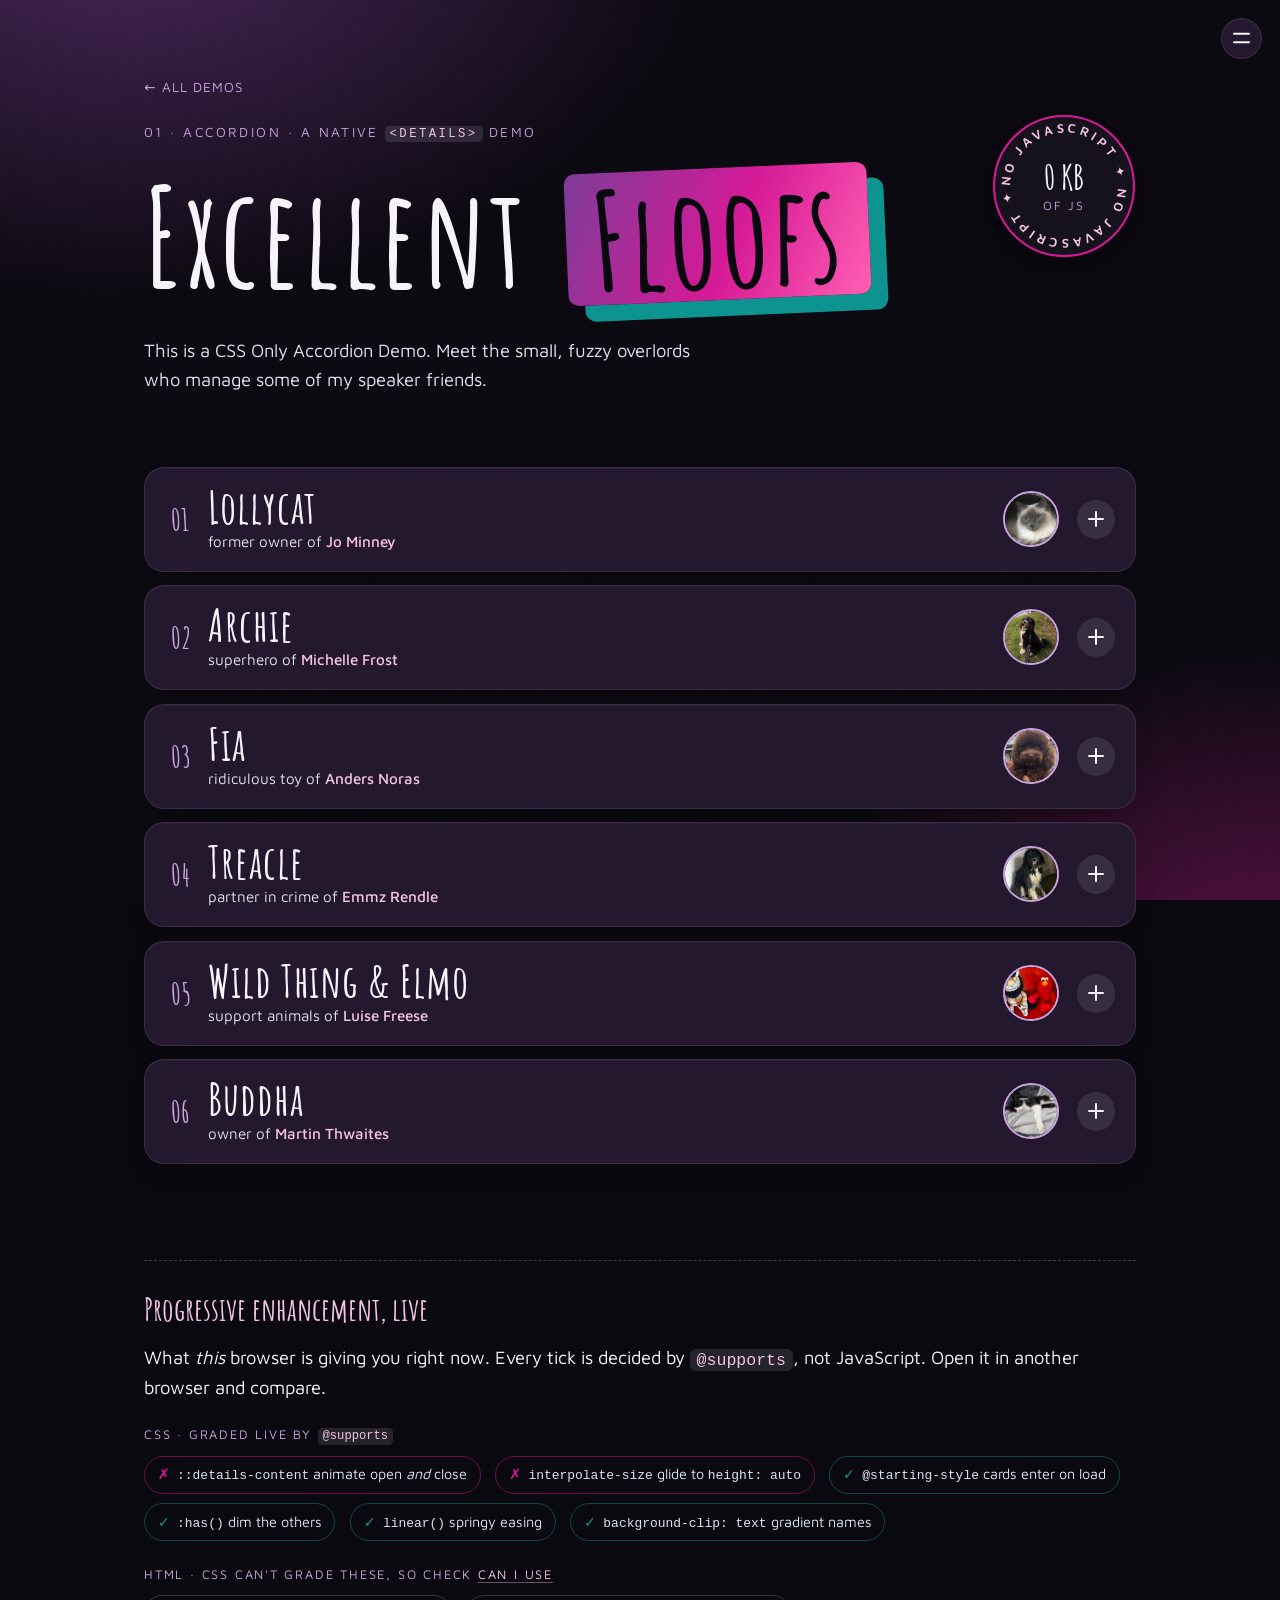
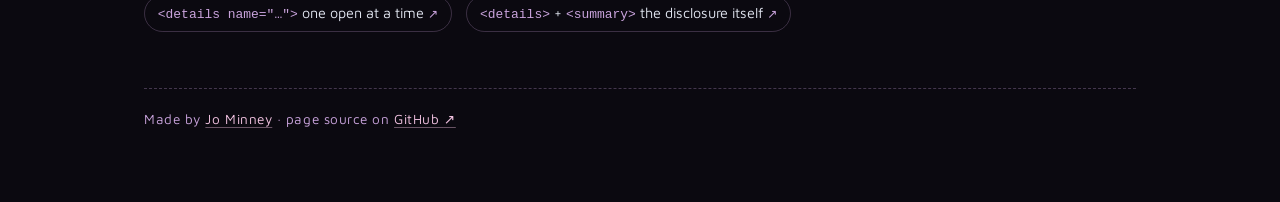
==== commit 14178be8: "Update demo navigation to include link back to all demos" ====
--- a/demos/accordion.html
+++ b/demos/accordion.html
@@ -23,7 +23,7 @@
         <span class="burger" aria-hidden="true"></span>
       </button>
       <div class="menu__panel card pop-in" id="site-menu" popover>
-        <p class="menu__kicker">The demos</p>
+        <p class="menu__kicker"><a href="../index.html"><span aria-hidden="true">&larr;</span> All demos</a></p>
         <ol class="menu__list">
           <li><a href="accordion.html" aria-current="page"><span class="ordinal" aria-hidden="true"></span><span class="lit-text">Accordion</span></a></li>
           <li><a href="tabs.html"><span class="ordinal" aria-hidden="true"></span><span class="lit-text">Tabs</span></a></li>
--- a/css/main.css
+++ b/css/main.css
@@ -1064,6 +1064,8 @@
     letter-spacing: .18em;
     text-transform: uppercase;
     color: var(--lilac);
+    a { color: inherit; text-decoration: none; transition: color .3s; }   /* back to the index, like the crumbs */
+    a:hover { color: var(--pink); }
   }
   .menu__list {
     list-style: none;
